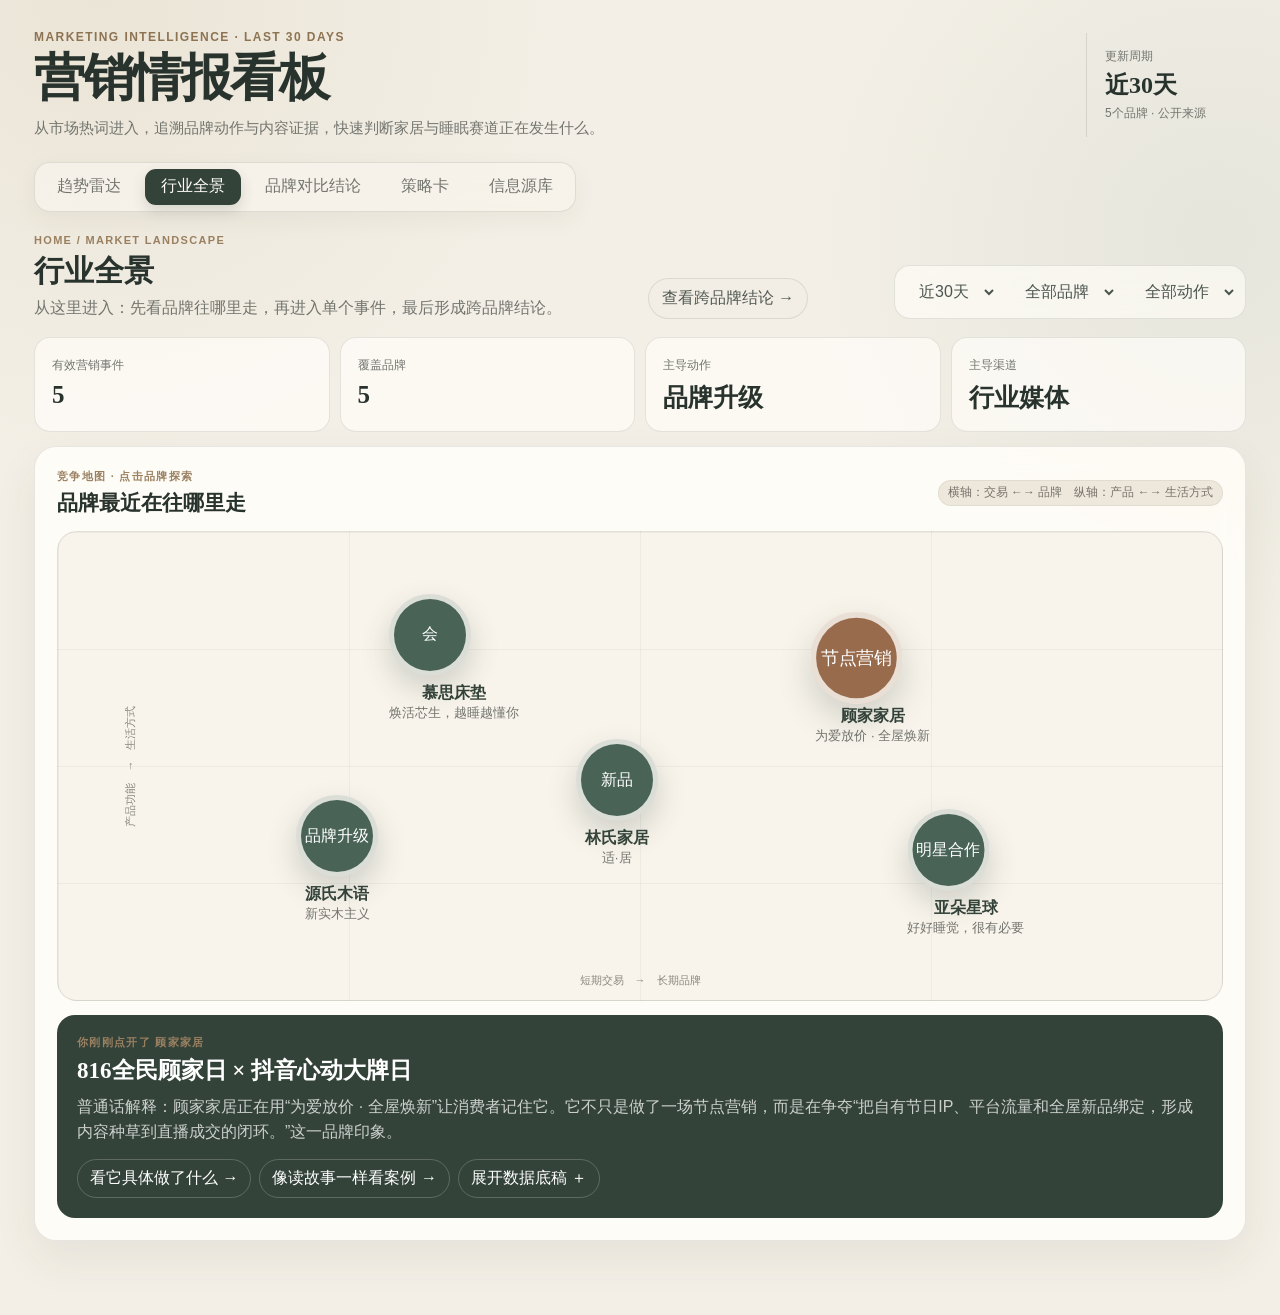
==== index.html @ 8f533b42 "feat: add GitHub Pages entry" ====
<!doctype html>
<html lang="zh-CN">
<head>
  <meta charset="utf-8">
  <meta name="viewport" content="width=device-width, initial-scale=1">
  <title>营销情报看板 V0.9</title>
  <link rel="icon" type="image/svg+xml" href="data:image/svg+xml,%3Csvg xmlns='http://www.w3.org/2000/svg' viewBox='0 0 64 64'%3E%3Crect width='64' height='64' rx='16' fill='%232c3a32'/%3E%3Cpath d='M17 42V23h8l7 10 7-10h8v19h-7V33l-8 11-8-11v9z' fill='%23f6f1e7'/%3E%3C/svg%3E">
  <style>
    :root {
      --bg: #f6f7f9;
      --panel: #ffffff;
      --panel-soft: #f1f5f4;
      --ink: #172033;
      --muted: #667085;
      --line: #d9dee8;
      --blue: #2563eb;
      --teal: #0f766e;
      --green: #15803d;
      --orange: #b45309;
      --rose: #be123c;
      --violet: #7c3aed;
      --shadow: 0 16px 36px rgba(17, 24, 39, 0.08);
      font-family: Inter, ui-sans-serif, system-ui, -apple-system, BlinkMacSystemFont, "Segoe UI", sans-serif;
    }

    * {
      box-sizing: border-box;
    }

    body {
      margin: 0;
      background: var(--bg);
      color: var(--ink);
    }

    button,
    input,
    select,
    textarea {
      font: inherit;
    }

    h1,
    h2,
    h3,
    p {
      margin: 0;
    }

    .shell {
      max-width: 1480px;
      margin: 0 auto;
      padding: 24px;
    }

    .topbar {
      display: grid;
      grid-template-columns: minmax(0, 1fr) auto;
      gap: 18px;
      align-items: end;
      margin-bottom: 16px;
    }

    .eyebrow {
      color: var(--teal);
      font-size: 13px;
      font-weight: 700;
      letter-spacing: 0;
    }

    h1 {
      margin-top: 6px;
      font-size: 40px;
      line-height: 1.1;
      letter-spacing: 0;
    }

    .subhead {
      max-width: 840px;
      margin-top: 10px;
      color: var(--muted);
      line-height: 1.55;
    }

    .toolbar {
      display: flex;
      flex-wrap: wrap;
      justify-content: flex-end;
      gap: 10px;
    }

    .button,
    .select {
      min-height: 40px;
      border: 1px solid var(--line);
      border-radius: 8px;
      background: var(--panel);
      color: var(--ink);
      padding: 0 12px;
    }

    .button {
      cursor: pointer;
    }

    .button.primary {
      border-color: var(--blue);
      background: var(--blue);
      color: #fff;
    }

    .nav {
      display: flex;
      gap: 8px;
      flex-wrap: wrap;
      margin: 16px 0 18px;
    }

    .nav button {
      border: 1px solid var(--line);
      border-radius: 8px;
      background: var(--panel);
      color: var(--muted);
      min-height: 38px;
      padding: 0 14px;
      cursor: pointer;
    }

    .nav button[aria-selected="true"] {
      color: #fff;
      background: var(--ink);
      border-color: var(--ink);
    }

    .grid-kpi {
      display: grid;
      grid-template-columns: repeat(4, minmax(0, 1fr));
      gap: 12px;
      margin-bottom: 16px;
    }

    .card {
      background: var(--panel);
      border: 1px solid var(--line);
      border-radius: 8px;
      box-shadow: var(--shadow);
    }

    .metric {
      min-height: 116px;
      padding: 16px;
    }

    .label {
      color: var(--muted);
      font-size: 13px;
    }

    .value {
      margin-top: 8px;
      font-size: 30px;
      font-weight: 760;
      letter-spacing: 0;
      font-variant-numeric: tabular-nums;
    }

    .note {
      margin-top: 8px;
      color: var(--muted);
      font-size: 13px;
      line-height: 1.45;
    }

    .page {
      display: none;
    }

    .page.active {
      display: block;
    }

    .dashboard-grid {
      display: grid;
      grid-template-columns: minmax(0, 1.15fr) minmax(360px, 0.85fr);
      gap: 16px;
      align-items: start;
    }

    .panel {
      padding: 18px;
    }

    .panel-header {
      display: flex;
      align-items: center;
      justify-content: space-between;
      gap: 14px;
      margin-bottom: 14px;
    }

    .panel-title {
      font-size: 18px;
      font-weight: 760;
    }

    .pill {
      display: inline-flex;
      align-items: center;
      min-height: 26px;
      border-radius: 999px;
      background: var(--panel-soft);
      color: var(--muted);
      padding: 0 9px;
      font-size: 12px;
      white-space: nowrap;
    }

    .keyword-cloud {
      min-height: 248px;
      display: flex;
      flex-wrap: wrap;
      align-content: center;
      align-items: center;
      justify-content: center;
      gap: 12px 16px;
      padding: 18px;
      border: 1px solid var(--line);
      border-radius: 8px;
      background: linear-gradient(180deg, #fff, #f8fafc);
    }

    .keyword {
      border: 0;
      background: transparent;
      color: var(--blue);
      cursor: pointer;
      padding: 3px;
      line-height: 1.1;
      letter-spacing: 0;
    }

    .keyword.hot {
      color: var(--rose);
    }

    .keyword.rising {
      color: var(--teal);
    }

    .trend-board {
      margin-top: 14px;
      display: grid;
      gap: 10px;
    }

    .trend-row {
      display: grid;
      grid-template-columns: 96px 72px 72px 72px minmax(120px, 1fr);
      gap: 10px;
      align-items: center;
      min-height: 42px;
      border-bottom: 1px solid var(--line);
      font-size: 13px;
    }

    .trend-row.header {
      color: var(--muted);
      font-weight: 650;
    }

    .delta {
      color: var(--green);
      font-weight: 760;
    }

    .sparkline {
      width: 100%;
      height: 34px;
      display: block;
    }

    .sparkline path {
      fill: none;
      stroke: var(--blue);
      stroke-width: 2.2;
      stroke-linecap: round;
      stroke-linejoin: round;
    }

    .sparkline circle {
      fill: var(--blue);
    }

    .list {
      display: grid;
      gap: 10px;
    }

    .headline,
    .event-card {
      border: 1px solid var(--line);
      border-radius: 8px;
      background: #fff;
      padding: 13px;
    }

    .headline-top,
    .event-top {
      display: flex;
      justify-content: space-between;
      gap: 12px;
      color: var(--muted);
      font-size: 12px;
      margin-bottom: 8px;
    }

    .headline h3,
    .event-card h3 {
      font-size: 15px;
      margin-bottom: 7px;
    }

    .headline p,
    .event-card p {
      color: var(--muted);
      line-height: 1.45;
      font-size: 13px;
    }

    .events-grid {
      display: grid;
      grid-template-columns: 0.92fr 1.08fr;
      gap: 14px;
    }

    .event-button {
      width: 100%;
      text-align: left;
      cursor: pointer;
    }

    .event-button[aria-pressed="true"] {
      border-color: rgba(37, 99, 235, 0.7);
      box-shadow: inset 0 0 0 1px rgba(37, 99, 235, 0.45);
    }

    .tags {
      display: flex;
      flex-wrap: wrap;
      gap: 6px;
      margin-top: 10px;
    }

    .tag {
      border-radius: 999px;
      background: #edf4ff;
      color: #1d4ed8;
      padding: 4px 8px;
      font-size: 12px;
    }

    .tag.teal {
      background: #e8f7f4;
      color: var(--teal);
    }

    .tag.orange {
      background: #fff4e6;
      color: var(--orange);
    }

    .detail {
      display: grid;
      gap: 12px;
    }

    .field {
      display: grid;
      grid-template-columns: 96px minmax(0, 1fr);
      gap: 10px;
      align-items: start;
      padding-bottom: 10px;
      border-bottom: 1px solid var(--line);
    }

    .field:last-child {
      border-bottom: 0;
      padding-bottom: 0;
    }

    .field-name {
      color: var(--muted);
      font-size: 13px;
    }

    .field-value {
      line-height: 1.5;
      font-size: 14px;
    }

    .matrix {
      width: 100%;
      border-collapse: collapse;
      font-size: 13px;
    }

    .matrix th,
    .matrix td {
      border-bottom: 1px solid var(--line);
      padding: 11px 10px;
      vertical-align: top;
      text-align: left;
      line-height: 1.45;
    }

    .matrix th {
      color: var(--muted);
      font-weight: 650;
      background: #f8fafc;
    }

    .pipeline {
      display: grid;
      grid-template-columns: repeat(3, minmax(0, 1fr));
      gap: 10px;
    }

    .step {
      border: 1px solid var(--line);
      border-radius: 8px;
      padding: 13px;
      background: #fff;
    }

    .step h3 {
      font-size: 15px;
      margin-bottom: 8px;
    }

    .step p {
      color: var(--muted);
      line-height: 1.45;
      font-size: 13px;
    }

    .source-grid {
      display: grid;
      grid-template-columns: repeat(3, minmax(0, 1fr));
      gap: 12px;
    }

    .source-card {
      border: 1px solid var(--line);
      border-radius: 8px;
      background: #fff;
      padding: 13px;
      display: grid;
      gap: 9px;
    }

    .source-card h3 {
      font-size: 15px;
    }

    .source-meta {
      color: var(--muted);
      line-height: 1.45;
      font-size: 13px;
    }

    .source-link {
      color: var(--blue);
      text-decoration: none;
      overflow-wrap: anywhere;
      font-size: 13px;
    }

    .source-link:hover {
      text-decoration: underline;
    }

    .priority {
      color: var(--teal);
      font-weight: 760;
      font-size: 13px;
    }

    .data-grid {
      display: grid;
      grid-template-columns: minmax(0, 1fr) 360px;
      gap: 16px;
      margin-top: 16px;
      align-items: stretch;
    }

    textarea {
      width: 100%;
      min-height: 260px;
      resize: vertical;
      border: 1px solid var(--line);
      border-radius: 8px;
      padding: 12px;
      background: #fff;
      color: var(--ink);
      line-height: 1.45;
      font-family: ui-monospace, SFMono-Regular, Menlo, Consolas, monospace;
      font-size: 13px;
    }

    code {
      background: var(--panel-soft);
      border-radius: 6px;
      padding: 2px 5px;
      font-family: ui-monospace, SFMono-Regular, Menlo, Consolas, monospace;
    }

    .status {
      min-height: 20px;
      color: var(--muted);
      margin-top: 8px;
      font-size: 13px;
    }

    .schema {
      display: grid;
      gap: 10px;
      color: var(--muted);
      line-height: 1.5;
      font-size: 13px;
    }

    @media (max-width: 1080px) {
      .topbar,
      .dashboard-grid,
      .data-grid,
      .events-grid {
        grid-template-columns: 1fr;
      }

      .grid-kpi,
      .pipeline,
      .source-grid {
        grid-template-columns: repeat(2, minmax(0, 1fr));
      }

      .toolbar {
        justify-content: flex-start;
      }
    }

    @media (max-width: 720px) {
      .shell {
        padding: 16px;
      }

      h1 {
        font-size: 30px;
      }

      .grid-kpi,
      .pipeline,
      .source-grid {
        grid-template-columns: 1fr;
      }

      .trend-row {
        grid-template-columns: 86px 60px 60px 62px;
      }

      .trend-row .sparkline {
        grid-column: 1 / -1;
      }

      .field {
        grid-template-columns: 1fr;
      }

      .matrix-wrap {
        overflow-x: auto;
      }

      .matrix {
        min-width: 760px;
      }
    }
    /* 2026-09 refresh: warm editorial dashboard */
    :root {
      --bg: #f3efe6;
      --panel: rgba(255, 253, 248, 0.9);
      --panel-soft: #eee8dc;
      --ink: #29332e;
      --muted: #73756f;
      --line: rgba(63, 72, 66, 0.13);
      --blue: #506d5c;
      --teal: #6d7f72;
      --green: #3f7254;
      --orange: #a36c3d;
      --rose: #9f5e54;
      --violet: #756e87;
      --shadow: 0 18px 45px rgba(65, 57, 44, 0.07);
      font-family: "Aptos", "Segoe UI", "PingFang SC", "Microsoft YaHei", sans-serif;
    }

    body {
      background:
        radial-gradient(circle at 8% 0%, rgba(199, 181, 146, 0.18), transparent 29rem),
        radial-gradient(circle at 95% 18%, rgba(124, 151, 133, 0.11), transparent 26rem),
        var(--bg);
      min-height: 100vh;
    }

    .shell { max-width: 1540px; padding: 30px 34px 56px; }
    .topbar { align-items: center; margin-bottom: 22px; }
    .eyebrow { color: #8d7352; text-transform: uppercase; letter-spacing: .12em; font-size: 12px; }
    h1 { font-family: "STSong", "Songti SC", serif; font-size: clamp(34px, 4vw, 54px); font-weight: 600; letter-spacing: -.04em; }
    .subhead { font-size: 15px; max-width: 760px; }
    .toolbar { background: rgba(255,253,248,.64); border: 1px solid var(--line); padding: 7px; border-radius: 16px; backdrop-filter: blur(14px); }
    .coverage-note { min-width: 160px; padding: 15px 18px; border-left: 1px solid var(--line); }
    .coverage-note span, .coverage-note small { display:block; color:var(--muted); font-size:12px; }
    .coverage-note strong { display:block; margin:4px 0; font-family:"STSong","Songti SC",serif; font-size:24px; }
    .page-intro { display:flex; align-items:flex-end; justify-content:space-between; gap:20px; margin-bottom:18px; }
    .page-intro h2 { font-family:"STSong","Songti SC",serif; font-size:30px; }
    .page-intro p { margin-top:6px; color:var(--muted); }
    .inline-toolbar { flex:0 0 auto; }
    .button, .select { border-radius: 10px; background: transparent; border-color: transparent; min-height: 38px; color: #4b554f; }
    .button:hover, .select:hover { background: #ebe5da; }
    .button.primary { background: #2f3d35; border-color: #2f3d35; box-shadow: 0 8px 18px rgba(47,61,53,.16); }

    .nav { position: sticky; top: 12px; z-index: 10; width: fit-content; padding: 6px; margin: 0 0 22px; background: rgba(247,243,235,.86); border: 1px solid var(--line); border-radius: 16px; backdrop-filter: blur(16px); box-shadow: 0 8px 24px rgba(65,57,44,.05); }
    .nav button { border: 0; background: transparent; border-radius: 11px; min-height: 36px; padding: 0 16px; }
    .nav button[aria-selected="true"] { background: #34433a; color: #fffdf8; box-shadow: 0 6px 14px rgba(52,67,58,.16); }

    .grid-kpi { gap: 14px; margin-bottom: 18px; }
    .card { border: 1px solid rgba(67,70,64,.12); border-radius: 22px; box-shadow: var(--shadow); backdrop-filter: blur(12px); }
    .metric { min-height: 132px; padding: 20px 22px; position: relative; overflow: hidden; }
    .metric::after { content: ""; position: absolute; width: 82px; height: 82px; border-radius: 50%; right: -28px; top: -34px; background: rgba(134,153,139,.1); }
    .label { font-size: 12px; letter-spacing: .08em; text-transform: uppercase; }
    .value { font-family: "STSong", "Songti SC", serif; font-size: 30px; font-weight: 650; letter-spacing: -.03em; }

    .dashboard-grid { grid-template-columns: minmax(0, 1.25fr) minmax(350px, .75fr); gap: 18px; }
    .panel { padding: 22px; }
    .panel-title { font-family: "STSong", "Songti SC", serif; font-size: 21px; font-weight: 650; }
    .pill { background: #eee8dc; color: #77736b; border: 1px solid rgba(80,77,69,.08); }
    .keyword-cloud { min-height: 260px; border-radius: 18px; background: radial-gradient(circle at 50% 42%, #fffdf8 0%, #f2ede3 74%); border-color: rgba(67,70,64,.1); padding: 28px; }
    .keyword { color: #566f60; transition: transform .18s ease, color .18s ease; }
    .keyword:hover { transform: translateY(-2px); color: #263b30; }
    .keyword.hot { color: #9c5e43; }
    .keyword.rising { color: #697b57; }
    .trend-board { border-radius: 16px; overflow: hidden; margin-top: 16px; border: 1px solid var(--line); }
    .trend-row { border-color: var(--line); padding: 12px 14px; }
    .trend-row.header { background: #ece6da; color: #77736b; }
    .sparkline path { stroke: #66806f; }
    .sparkline circle { fill: #9d694b; }
    .delta { color: #53725e; }
    .headline, .event-card { border-radius: 16px; border-color: var(--line); background: rgba(255,253,248,.7); }
    .headline { padding: 16px; transition: transform .18s ease, box-shadow .18s ease; }
    .headline:hover { transform: translateY(-2px); box-shadow: 0 12px 24px rgba(65,57,44,.07); }
    .headline-link { color: inherit; text-decoration: none; }
    .headline-link::after { content: "  ↗"; color: #9b7652; }
    .tag { border-radius: 999px; background: #ece7db; color: #6f665a; }
    .tag.teal { background: #e3ebe5; color: #4d6957; }
    .tag.orange { background: #f2e6d8; color: #8b603e; }
    .field { border-radius: 14px; border-color: var(--line); }
    .field-name { color: #8d7352; }
    .source-card, .step { border-radius: 16px; background: rgba(255,253,248,.64); border-color: var(--line); }
    textarea { border-radius: 16px; border-color: var(--line); background: #282f2b; color: #e9e6dd; }

    .social-strip { display: grid; grid-template-columns: repeat(4, minmax(0,1fr)); gap: 12px; margin: 0 0 18px; }
    .social-card { min-height: 116px; padding: 17px 18px; border: 1px solid var(--line); border-radius: 18px; background: rgba(255,253,248,.72); }
    .social-card .platform { display: flex; align-items: center; justify-content: space-between; gap: 10px; color: #79756d; font-size: 12px; }
    .platform-dot { width: 8px; height: 8px; border-radius: 50%; background: #718878; display: inline-block; margin-right: 7px; }
    .social-card h3 { font-size: 15px; line-height: 1.45; margin-top: 12px; }
    .social-card a { color: inherit; text-decoration: none; }
    .social-card a:hover { color: #7e5b3f; }
    .social-card p { margin-top: 8px; color: var(--muted); font-size: 12px; line-height: 1.45; }
    .source-kind { display: inline-flex; margin-top: 9px; padding: 4px 8px; border-radius: 999px; background: #ece7dc; color: #756e64; font-size: 11px; }
    .section-index { margin-bottom: 5px; color: #9a8060; font-size: 11px; font-weight: 700; letter-spacing: .12em; text-transform: uppercase; }
    .overview-panel { background: linear-gradient(140deg, rgba(255,253,248,.94), rgba(236,231,219,.9)); }
    .overview-panel .trend-board { margin-top: 4px; }
    .overview-panel .trend-row { grid-template-columns: minmax(180px,1.25fr) 90px 90px 90px minmax(180px,1fr); }
    .home-second { margin-top: 18px; grid-template-columns: minmax(0,.92fr) minmax(400px,1.08fr); }
    .keyword-explain { margin-top: 14px; min-height: 58px; padding: 13px 15px; border-left: 3px solid #9e7b58; background: rgba(238,232,220,.58); color: #696961; font-size: 13px; line-height: 1.55; border-radius: 0 12px 12px 0; }
    .evidence-tabs { display: flex; gap: 6px; margin: -2px 0 12px; }
    .evidence-tabs button { border: 0; border-radius: 999px; padding: 7px 12px; background: #eee8dc; color: #77736b; cursor: pointer; }
    .evidence-tabs button.active { background: #34433a; color: #fff; }
    .evidence-feed { max-height: 540px; overflow: auto; padding-right: 4px; }
    .headline-grid { display:grid; grid-template-columns:repeat(3,minmax(0,1fr)); gap:12px; }
    .headline-top .evidence-kind { color: #8d6c4d; }
    .event-rail { display: grid; grid-template-columns: repeat(5,minmax(220px,1fr)); gap: 12px; overflow-x: auto; padding-bottom: 4px; }
    .event-rail .event-card { min-width: 220px; }
    .event-thumb { height: 128px; margin: -1px -1px 13px; overflow:hidden; border-radius:15px 15px 8px 8px; background:#e8e0d3; }
    .event-thumb img { width:100%; height:100%; object-fit:cover; display:block; }
    .event-thumb.placeholder { display:grid; place-items:center; color:#756d62; font-family:"STSong","Songti SC",serif; font-size:20px; background:linear-gradient(135deg,#e7dfd2,#d9e1d9); }
    .insight-grid { display: grid; grid-template-columns: 1fr 1fr; gap: 18px; }
    .bar-list { display: grid; gap: 12px; margin-top: 18px; }
    .bar-item { display: grid; grid-template-columns: 108px 1fr 24px; align-items: center; gap: 10px; font-size: 13px; }
    .bar-track { height: 8px; background: #e9e2d6; border-radius: 999px; overflow: hidden; }
    .bar-fill { height: 100%; border-radius: inherit; background: linear-gradient(90deg,#465d50,#91a18f); }
    .brand-pulse { display: grid; grid-template-columns: repeat(3,1fr); gap: 10px; margin-top: 18px; }
    .pulse-cell { padding: 13px; border: 1px solid var(--line); border-radius: 14px; background: rgba(255,253,248,.72); }
    .pulse-cell strong { display: block; font-size: 15px; }
    .pulse-cell span { display: block; margin-top: 5px; color: var(--muted); font-size: 12px; }
    .case-hero { display:grid; grid-template-columns:minmax(260px,.72fr) minmax(0,1.28fr); min-height:310px; padding:0; overflow:hidden; border-radius:18px; background:#35443b; color:#fffdf8; }
    .case-visual { min-height:310px; background:#27352e; }
    .case-visual img { width:100%; height:100%; object-fit:cover; display:block; }
    .case-placeholder { height:100%; display:grid; place-items:center; color:#d9cbb7; font:28px "STSong","Songti SC",serif; }
    .case-copy { align-self:center; padding:30px; }
    .case-hero .case-kicker { color: #d8c8b2; font-size: 12px; letter-spacing: .1em; }
    .case-hero h3 { margin-top: 8px; font-family: "STSong","Songti SC",serif; font-size: 30px; }
    .case-hero p { max-width: 900px; margin-top: 10px; color: rgba(255,255,255,.76); line-height: 1.65; }
    .case-links { display:flex; gap:10px; flex-wrap:wrap; margin-top:20px; }
    .case-links a { color:#fffdf8; text-decoration:none; padding:9px 13px; border:1px solid rgba(255,255,255,.25); border-radius:999px; }
    .case-links a:hover { background:#fffdf8; color:#35443b; }
    .case-path { display: grid; grid-template-columns: repeat(4,1fr); gap: 10px; margin: 14px 0; }
    .path-step { padding: 14px; border: 1px solid var(--line); border-radius: 14px; background: rgba(255,253,248,.7); }
    .path-step span { color: #9a8060; font-size: 11px; }
    .path-step strong { display: block; margin-top: 6px; font-size: 13px; line-height: 1.45; }
    .brand-cards { display: grid; grid-template-columns: repeat(5,minmax(170px,1fr)); gap: 10px; overflow-x: auto; margin-bottom: 16px; }
    .brand-card { min-width: 170px; padding: 16px; border: 1px solid var(--line); border-radius: 16px; background: rgba(255,253,248,.7); }
    .brand-visual { display:block; height:108px; margin:-16px -16px 14px; overflow:hidden; border-radius:15px 15px 6px 6px; background:#e6dfd3; }
    .brand-visual img { width:100%; height:100%; object-fit:cover; display:block; transition:transform .25s ease; }
    .brand-visual:hover img { transform:scale(1.035); }
    .brand-visual.placeholder { display:grid; place-items:center; color:#746d63; font-family:"STSong","Songti SC",serif; }
    .brand-card h3 { font-size: 16px; }
    .brand-card .brand-count { margin-top: 9px; font-family: "STSong","Songti SC",serif; font-size: 27px; }
    .brand-card p { margin-top: 5px; color: var(--muted); font-size: 12px; line-height: 1.45; }
    .card-source, .inline-source { display:inline-block; margin-top:10px; color:#596f61; font-size:12px; font-weight:700; text-decoration:none; }
    .data-grid { display:none; }

    @media (max-width: 980px) {
      .shell { padding: 20px; }
      .topbar { grid-template-columns: 1fr; }
      .toolbar { justify-content: flex-start; }
      .social-strip { grid-template-columns: repeat(2, minmax(0,1fr)); }
      .insight-grid { grid-template-columns: 1fr; }
      .case-path { grid-template-columns: repeat(2,1fr); }
      .headline-grid { grid-template-columns:repeat(2,minmax(0,1fr)); }
      .case-hero { grid-template-columns:1fr; }
      .case-visual { min-height:230px; max-height:320px; }
      .page-intro { align-items:flex-start; flex-direction:column; }
      .overview-panel .trend-row { grid-template-columns: 120px 65px 65px 70px minmax(130px,1fr); }
    }
    @media (max-width: 620px) {
      .shell { padding: 16px 12px 40px; }
      .nav { width: 100%; overflow-x: auto; flex-wrap: nowrap; }
      .nav button { flex: 0 0 auto; }
      .social-strip { grid-template-columns: 1fr; }
      .case-path { grid-template-columns: 1fr; }
      .brand-pulse { grid-template-columns: repeat(2,1fr); }
      .headline-grid { grid-template-columns:1fr; }
      .metric { min-height: 112px; }
    }

    /* V0.5: insight-first reading system */
    .grid-kpi { display:none; }
    .home-hero-grid { display:grid; grid-template-columns:minmax(0,1.45fr) minmax(280px,.55fr); gap:14px; }
    .keyword-cloud { min-height:390px; align-content:center; gap:10px; }
    .keyword { display:inline-flex; align-items:center; gap:6px; padding:9px 13px; border:1px solid transparent; border-radius:999px; background:rgba(255,253,248,.55); }
    .keyword:hover,.keyword.active { border-color:#87978b; background:#fffdf8; box-shadow:0 8px 22px rgba(55,66,58,.09); }
    .keyword sup { font:700 10px/1 "Aptos",sans-serif; color:#9b6b4a; }
    .keyword-insight { min-height:390px; padding:28px; border-radius:18px; color:#f9f5ec; background:linear-gradient(155deg,#34443a,#52675a); display:flex; flex-direction:column; justify-content:space-between; }
    .keyword-insight .eyeline { color:#d9cab4; font-size:11px; letter-spacing:.12em; }
    .keyword-insight h3 { margin-top:14px; font:600 30px/1.2 "STSong","Songti SC",serif; }
    .keyword-insight .big-change { margin-top:8px; font:600 52px/1 "STSong","Songti SC",serif; }
    .keyword-insight p { margin-top:14px; color:rgba(255,255,255,.75); line-height:1.65; font-size:13px; }
    .keyword-insight .mini-meta { display:grid; grid-template-columns:1fr 1fr; gap:8px; margin-top:22px; }
    .keyword-insight .mini-meta div { padding:12px; border:1px solid rgba(255,255,255,.14); border-radius:12px; }
    .keyword-insight small { display:block; color:#d7cdbf; }
    .keyword-insight strong { display:block; margin-top:5px; }
    .trend-stage { display:grid; grid-template-columns:minmax(0,1.25fr) minmax(320px,.75fr); gap:16px; }
    .trend-chart { min-height:330px; padding:18px; border:1px solid var(--line); border-radius:18px; background:#f8f4eb; }
    .trend-chart svg { width:100%; height:280px; overflow:visible; }
    .trend-chart .gridline { stroke:rgba(64,74,67,.1); stroke-width:1; }
    .trend-chart .area { fill:url(#trendFill); }
    .trend-chart .line { fill:none; stroke:#496859; stroke-width:3; stroke-linecap:round; stroke-linejoin:round; }
    .trend-chart text { fill:#7c7a72; font-size:11px; }
    .trend-rank { display:grid; gap:8px; }
    .rank-item { display:grid; grid-template-columns:28px 1fr auto; gap:10px; align-items:center; padding:13px 14px; border:1px solid var(--line); border-radius:14px; background:rgba(255,253,248,.72); }
    .rank-no { color:#9a8060; font:600 18px "STSong","Songti SC",serif; }
    .rank-item span,.rank-item small { display:block; }
    .rank-item small { margin-top:3px; color:var(--muted); }
    .rank-delta { color:#4e715b; font-weight:700; }
    .intelligence-stats { display:grid; grid-template-columns:repeat(4,1fr); gap:10px; margin-bottom:14px; }
    .intel-stat { padding:17px; border:1px solid var(--line); border-radius:16px; background:rgba(255,253,248,.72); }
    .intel-stat span { color:var(--muted); font-size:12px; }
    .intel-stat strong { display:block; margin-top:7px; font:600 25px "STSong","Songti SC",serif; }
    .channel-mix { margin-top:18px; display:flex; height:18px; overflow:hidden; border-radius:999px; background:#e9e3d8; }
    .channel-mix i { min-width:5px; height:100%; border-right:2px solid #f8f4eb; }
    .channel-legend { display:flex; flex-wrap:wrap; gap:8px 14px; margin-top:12px; color:var(--muted); font-size:12px; }
    .case-story { display:grid; grid-template-columns:180px minmax(0,1fr); gap:24px; padding:28px 8px; border-bottom:1px solid var(--line); }
    .story-label { color:#9a8060; font-size:11px; letter-spacing:.12em; }
    .story-body h3 { font:600 24px "STSong","Songti SC",serif; }
    .story-body p { margin-top:10px; color:#62665f; line-height:1.75; }
    .story-actions { display:grid; grid-template-columns:repeat(4,1fr); gap:9px; margin-top:16px; }
    .story-action { padding:14px; border:1px solid var(--line); border-radius:14px; background:#f6f1e8; }
    .story-action b { display:block; color:#9a8060; font-size:11px; }
    .story-action span { display:block; margin-top:6px; font-size:13px; line-height:1.4; }
    .story-disclosure { border-bottom:1px solid var(--line); }
    .story-disclosure summary { cursor:pointer; list-style:none; display:flex; justify-content:space-between; padding:18px 8px; font-weight:700; }
    .story-disclosure summary::after { content:"＋"; color:#8e765b; }
    .story-disclosure[open] summary::after { content:"－"; }
    .story-disclosure .disclosure-body { padding:0 8px 20px; color:#62665f; line-height:1.7; }
    .compare-lenses { display:flex; flex-wrap:wrap; gap:7px; margin-bottom:14px; }
    .lens-button { cursor:pointer; border:1px solid var(--line); border-radius:999px; padding:8px 13px; background:#f3eee5; color:#696b65; }
    .lens-button.active { background:#34433a; color:#fff; }
    .brand-card { cursor:pointer; position:relative; transition:.2s ease; }
    .brand-card:hover,.brand-card.active { transform:translateY(-3px); border-color:#788b7e; box-shadow:0 14px 30px rgba(53,64,56,.1); }
    .brand-card.active::after { content:"正在查看"; position:absolute; top:10px; right:10px; padding:4px 7px; border-radius:999px; background:#34433a; color:#fff; font-size:10px; }
    .compare-focus { min-height:210px; padding:24px; border-radius:18px; background:#34433a; color:#fffdf8; }
    .compare-focus-head { display:flex; justify-content:space-between; gap:18px; align-items:start; }
    .compare-focus h3 { font:600 27px "STSong","Songti SC",serif; }
    .compare-focus p { margin-top:9px; color:rgba(255,255,255,.74); line-height:1.65; }
    .compare-focus-grid { display:grid; grid-template-columns:repeat(3,1fr); gap:9px; margin-top:18px; }
    .compare-focus-grid div { padding:13px; border:1px solid rgba(255,255,255,.14); border-radius:13px; }
    .compare-focus-grid small { color:#d8c9b6; }
    .compare-focus-grid strong { display:block; margin-top:6px; font-size:13px; line-height:1.5; }
    .matrix-disclosure { margin-top:14px; }
    .matrix-disclosure summary { cursor:pointer; color:#677069; font-size:13px; padding:10px 0; }
    @media(max-width:980px){.home-hero-grid,.trend-stage{grid-template-columns:1fr}.intelligence-stats{grid-template-columns:repeat(2,1fr)}.case-story{grid-template-columns:1fr}.story-actions,.compare-focus-grid{grid-template-columns:repeat(2,1fr)}}
    @media(max-width:620px){.intelligence-stats,.story-actions,.compare-focus-grid{grid-template-columns:1fr}.keyword-insight{min-height:300px}.trend-chart{min-height:280px}}

    /* V0.6: guided exploration, progressive disclosure */
    .journey-shell{overflow:hidden;padding:0}.journey-head{padding:22px 24px 18px;border-bottom:1px solid var(--line)}
    .journey-progress{display:flex;align-items:center;gap:8px;margin-top:14px}.journey-progress i{height:4px;flex:1;border-radius:9px;background:#e5dfd3}.journey-progress i.done{background:#486558}
    .journey-stage{min-height:480px;padding:26px}.journey-question{max-width:760px;margin:8px auto 24px;text-align:center}.journey-question h3{font:600 31px/1.25 "STSong","Songti SC",serif}.journey-question p{margin-top:8px;color:var(--muted);line-height:1.6}
    .choice-grid{display:grid;grid-template-columns:repeat(3,1fr);gap:12px;max-width:980px;margin:auto}.choice-card{cursor:pointer;text-align:left;padding:20px;border:1px solid var(--line);border-radius:18px;background:#f8f4eb;transition:.2s}.choice-card:hover,.choice-card.active{transform:translateY(-3px);border-color:#72877a;background:#fffdf8;box-shadow:0 15px 34px rgba(55,66,58,.09)}.choice-card .choice-icon{display:grid;place-items:center;width:42px;height:42px;border-radius:13px;background:#34433a;color:white;font:600 18px "STSong",serif}.choice-card h4{margin:14px 0 6px;font-size:17px}.choice-card p{color:var(--muted);line-height:1.5;font-size:13px}
    .guided-result{display:grid;grid-template-columns:260px minmax(0,1fr);gap:20px}.guided-brands{display:grid;align-content:start;gap:8px}.guided-brand{cursor:pointer;display:grid;grid-template-columns:44px 1fr auto;gap:10px;align-items:center;padding:10px;border:1px solid var(--line);border-radius:14px;background:#f8f4eb;text-align:left}.guided-brand.active{background:#34433a;color:#fff}.guided-brand img,.guided-brand .avatar{width:44px;height:44px;object-fit:cover;border-radius:10px}.guided-brand .avatar{display:grid;place-items:center;background:#e4ddcf;color:#655e55}.guided-brand small{display:block;margin-top:3px;color:var(--muted)}.guided-brand.active small{color:#d6d8d2}.guided-brand em{font-style:normal}
    .reveal-card{position:relative;min-height:340px;padding:30px;border-radius:20px;background:linear-gradient(145deg,#34433a,#506659);color:#fffdf8;overflow:hidden}.reveal-card:after{content:"";position:absolute;width:250px;height:250px;border-radius:50%;right:-90px;bottom:-110px;background:rgba(255,255,255,.06)}.reveal-card .step-count{color:#d8c8b2;font-size:11px;letter-spacing:.12em}.reveal-card h3{max-width:760px;margin-top:13px;font:600 30px/1.25 "STSong",serif}.reveal-card .answer{max-width:780px;margin-top:14px;color:rgba(255,255,255,.8);font-size:17px;line-height:1.75}.reveal-evidence{display:flex;flex-wrap:wrap;gap:8px;margin-top:22px}.reveal-evidence span{padding:8px 11px;border:1px solid rgba(255,255,255,.16);border-radius:999px;font-size:12px}.journey-actions{display:flex;justify-content:space-between;align-items:center;margin-top:20px}.journey-button{cursor:pointer;border:1px solid var(--line);border-radius:999px;padding:10px 16px;background:#f3eee5;color:#555f58}.journey-button.primary{border-color:#34433a;background:#34433a;color:#fff}.journey-button:disabled{opacity:.35;cursor:default}
    .competitive-map{position:relative;min-height:470px;border:1px solid var(--line);border-radius:20px;background:linear-gradient(rgba(69,79,71,.06) 1px,transparent 1px),linear-gradient(90deg,rgba(69,79,71,.06) 1px,transparent 1px),#f8f4eb;background-size:25% 25%;overflow:hidden}.map-axis-x,.map-axis-y{position:absolute;color:#88877f;font-size:11px}.map-axis-x{bottom:12px;left:50%;transform:translateX(-50%)}.map-axis-y{left:12px;top:50%;transform:translateY(-50%) rotate(-90deg)}.map-node{position:absolute;transform:translate(-50%,-50%);cursor:pointer;border:0;background:transparent;text-align:center}.map-node .node-orb{display:grid;place-items:center;width:82px;height:82px;border-radius:50%;border:5px solid rgba(255,253,248,.8);background:#496457;color:white;box-shadow:0 13px 30px rgba(47,61,53,.2);transition:.2s}.map-node:hover .node-orb,.map-node.active .node-orb{transform:scale(1.12);background:#986b4d}.map-node b{display:block;margin-top:7px;color:#34433a}.map-node small{display:block;color:var(--muted)}
    .map-drawer{margin-top:14px;padding:20px;border-radius:18px;background:#34433a;color:white}.map-drawer h3{font:600 23px "STSong",serif}.map-drawer p{margin-top:8px;color:rgba(255,255,255,.75);line-height:1.6}.map-drawer .drawer-actions{display:flex;gap:8px;flex-wrap:wrap;margin-top:14px}.map-drawer button{cursor:pointer;border:1px solid rgba(255,255,255,.2);border-radius:999px;padding:8px 12px;background:transparent;color:white}
    .story-player{display:grid;grid-template-columns:210px minmax(0,1fr);gap:22px}.story-nav{display:grid;align-content:start;gap:7px;position:sticky;top:82px}.story-nav button{cursor:pointer;text-align:left;padding:13px;border:0;border-left:2px solid #d8d0c3;background:transparent;color:#787970}.story-nav button.active{border-left-color:#496457;color:#2f3d35;background:#eee8dc}.story-scene{min-height:390px;padding:32px;border:1px solid var(--line);border-radius:20px;background:#f8f4eb}.story-scene .scene-no{color:#9a8060;font-size:11px;letter-spacing:.13em}.story-scene h3{max-width:760px;margin-top:14px;font:600 31px/1.25 "STSong",serif}.story-scene p{max-width:820px;margin-top:15px;color:#5f645e;font-size:16px;line-height:1.8}.scene-chips{display:flex;gap:8px;flex-wrap:wrap;margin-top:20px}.scene-chips span{padding:9px 12px;border-radius:999px;background:#e8e1d5;color:#64665f;font-size:13px}.scene-footer{display:flex;justify-content:space-between;align-items:center;margin-top:28px;padding-top:18px;border-top:1px solid var(--line)}
    #compareMatrix,.matrix-disclosure,.brand-cards,.compare-lenses,.compare-focus{display:none!important}
    .nav [data-page="case"]{display:none}
    #page-compare .brief-demo{display:none}
    .strategy-page-demo{margin-top:0}.strategy-page-demo .strategy-summary strong{font-size:14px}.strategy-page-demo .brief-measure{font-size:14px}
    .deep-research{margin-top:16px;padding:22px;border:1px solid var(--line);border-radius:18px;background:#f8f4eb}.deep-research-head{display:flex;justify-content:space-between;align-items:center;gap:12px}.deep-research-head h3{font:600 22px "STSong",serif}.research-grid{display:grid;grid-template-columns:repeat(4,1fr);gap:9px;margin-top:15px}.research-card{cursor:pointer;text-align:left;min-height:112px;padding:16px;border:1px solid var(--line);border-radius:14px;background:#fffdf8;color:#354139;transition:.18s}.research-card:hover{transform:translateY(-2px);border-color:#718579;box-shadow:0 10px 24px rgba(55,66,58,.08)}.research-card span{display:block;color:#9a8060;font-size:11px;margin-bottom:18px}.research-card strong{font-size:14px;line-height:1.45}.research-card::after{content:"打开研究 →";display:block;margin-top:10px;color:#718076;font-size:11px}.evidence-level{display:inline-flex;padding:5px 8px;border-radius:999px;background:#e5ece7;color:#496457;font-size:11px}.hierarchy-actions{display:flex;gap:8px;flex-wrap:wrap}.hierarchy-actions button{cursor:pointer;border:1px solid var(--line);border-radius:999px;background:#f3eee5;padding:9px 13px;color:#4f5952}
    .research-modal{position:fixed;inset:0;z-index:100;display:none;align-items:center;justify-content:center;padding:28px;background:rgba(35,42,37,.48);backdrop-filter:blur(8px)}.research-modal.open{display:flex}.research-dialog{width:min(920px,96vw);max-height:86vh;overflow:auto;border-radius:24px;background:#fffdf8;box-shadow:0 30px 90px rgba(24,31,27,.3)}.research-dialog-head{position:sticky;top:0;display:flex;justify-content:space-between;gap:20px;align-items:start;padding:24px 28px 18px;border-bottom:1px solid var(--line);background:rgba(255,253,248,.96);z-index:2}.research-dialog-head h3{margin-top:5px;font:600 28px "STSong",serif}.modal-close{cursor:pointer;width:38px;height:38px;border:1px solid var(--line);border-radius:50%;background:#f1ece3;font-size:20px}.research-dialog-body{padding:26px 28px 30px}.research-points{display:grid;gap:12px;counter-reset:point}.research-point{position:relative;padding:17px 18px 17px 58px;border-radius:15px;background:#f5f0e7;color:#515851;line-height:1.75}.research-point::before{counter-increment:point;content:counter(point);position:absolute;left:17px;top:16px;display:grid;place-items:center;width:25px;height:25px;border-radius:50%;background:#34433a;color:white;font-size:12px}.research-point mark{padding:1px 4px;border-radius:5px;background:#dfebdf;color:#294333;font-weight:700}.modal-evidence{margin-top:20px;padding-top:16px;border-top:1px solid var(--line);color:var(--muted);font-size:12px;line-height:1.6}
    .brief-demo{margin-top:16px;border:1px solid var(--line);border-radius:20px;overflow:hidden;background:#fffdf8}.brief-cover{display:grid;grid-template-columns:minmax(0,1fr) 330px;min-height:260px;background:#26372f;color:#fff}.brief-cover-copy{padding:30px}.brief-cover-copy h3{max-width:700px;margin-top:10px;font:600 31px/1.25 "STSong",serif}.brief-cover-copy p{margin-top:13px;color:rgba(255,255,255,.72);line-height:1.7}.brief-cover img{width:100%;height:100%;object-fit:cover}.brief-core{display:grid;grid-template-columns:repeat(4,1fr);gap:1px;background:var(--line);border-bottom:1px solid var(--line)}.brief-core div{padding:17px;background:#fffdf8}.brief-core small{display:block;color:#9a8060}.brief-core strong{display:block;margin-top:7px;line-height:1.5;font-size:13px}.proof-gallery{display:grid;grid-template-columns:repeat(3,1fr);gap:10px;padding:20px}.proof-shot{position:relative;height:180px;overflow:hidden;border-radius:15px;background:#e7e0d4}.proof-shot img{width:100%;height:100%;object-fit:cover}.proof-shot span{position:absolute;left:10px;bottom:10px;padding:6px 9px;border-radius:999px;background:rgba(35,48,41,.84);color:#fff;font-size:11px}.strategy-bridge{display:grid;grid-template-columns:1fr 40px 1fr 40px 1fr;align-items:stretch;gap:8px;padding:0 20px 20px}.bridge-card{padding:18px;border-radius:16px;background:#f2ede3}.bridge-card small{color:#9a8060}.bridge-card h4{margin:8px 0;font-size:16px}.bridge-card p{color:#626860;line-height:1.55;font-size:13px}.bridge-arrow{display:grid;place-items:center;color:#8c795f;font-size:24px}.creative-routes{display:grid;grid-template-columns:repeat(3,1fr);gap:10px;padding:20px;border-top:1px solid var(--line)}.creative-card{padding:18px;border-radius:16px;background:#34433a;color:white}.creative-card small{color:#d8c8b2}.creative-card h4{margin:9px 0;font:600 20px "STSong",serif}.creative-card p{color:rgba(255,255,255,.72);font-size:13px;line-height:1.6}.creative-card button{cursor:pointer;margin-top:14px;border:1px solid rgba(255,255,255,.2);border-radius:999px;padding:7px 10px;background:transparent;color:white}.brief-measure{padding:18px 20px;border-top:1px solid var(--line);color:#5e655f;line-height:1.6;font-size:13px}
    #page-intelligence .supporting-data{display:none}#page-intelligence.show-supporting .supporting-data{display:grid}.event-workbench.supporting-data{display:none!important}#page-intelligence.show-supporting .event-workbench.supporting-data{display:block!important}
    @media(max-width:800px){.choice-grid{grid-template-columns:1fr}.guided-result,.story-player{grid-template-columns:1fr}.guided-brands{grid-template-columns:repeat(2,1fr)}.story-nav{position:static;grid-template-columns:repeat(2,1fr)}.competitive-map{min-height:430px}.map-node .node-orb{width:66px;height:66px}.journey-stage{padding:18px}.research-grid{grid-template-columns:repeat(2,1fr)}.research-modal{padding:10px}.research-dialog-body,.research-dialog-head{padding:20px}.brief-cover{grid-template-columns:1fr}.brief-cover img{height:230px}.brief-core,.creative-routes{grid-template-columns:repeat(2,1fr)}.strategy-bridge{grid-template-columns:1fr}.bridge-arrow{transform:rotate(90deg)}}
  </style>
</head>
<body>
  <main class="shell">
    <section class="topbar" aria-labelledby="page-title">
      <div>
        <div class="eyebrow">MARKETING INTELLIGENCE · LAST 30 DAYS</div>
        <h1 id="page-title">营销情报看板</h1>
        <p class="subhead">从市场热词进入，追溯品牌动作与内容证据，快速判断家居与睡眠赛道正在发生什么。</p>
      </div>
      <div class="coverage-note">
        <span>更新周期</span>
        <strong>近30天</strong>
        <small>5个品牌 · 公开来源</small>
      </div>
    </section>

    <nav class="nav" aria-label="页面导航">
      <button type="button" aria-selected="false" data-page="home">趋势雷达</button>
      <button type="button" aria-selected="true" data-page="intelligence">行业全景</button>
      <button type="button" aria-selected="false" data-page="case">案例详情页</button>
      <button type="button" aria-selected="false" data-page="compare">品牌对比结论</button>
      <button type="button" aria-selected="false" data-page="strategy">策略卡</button>
      <button type="button" aria-selected="false" data-page="sources">信息源库</button>
    </nav>

    <section class="grid-kpi" aria-label="核心指标">
      <article class="card metric">
        <div class="label">TOP 关键词</div>
        <div class="value" id="kpiKeyword">-</div>
        <div class="note" id="kpiKeywordNote">来自 last30days 关键词趋势</div>
      </article>
      <article class="card metric">
        <div class="label">最高涨幅</div>
        <div class="value" id="kpiGrowth">-</div>
        <div class="note" id="kpiGrowthNote">环比上周期提及量</div>
      </article>
      <article class="card metric">
        <div class="label">竞品营销事件</div>
        <div class="value" id="kpiEvents">0</div>
        <div class="note">来自 competitor-profiling 的 Marketing Event 字段</div>
      </article>
      <article class="card metric">
        <div class="label">覆盖品牌</div>
        <div class="value" id="kpiBrands">0</div>
        <div class="note" id="kpiBrandsNote">固定竞品名单持续追踪</div>
      </article>
    </section>

    <section class="page" id="page-home">
      <article class="card panel">
        <div class="panel-header">
          <div><div class="section-index">01 / 主题分布</div><h2 class="panel-title">关键词云</h2></div>
          <span class="pill">词越大，样本提及越多</span>
        </div>
        <div class="home-hero-grid"><div class="keyword-cloud" id="keywordCloud" aria-label="关键词云"></div><aside class="keyword-insight" id="keywordExplain">选择一个关键词，查看本周期变化和主要来源。</aside></div>
      </article>

      <article class="card panel overview-panel" style="margin-top:18px">
        <div class="panel-header">
          <div><div class="section-index">02 / 趋势排行</div><h2 class="panel-title">近30天关键词趋势</h2></div>
          <span class="pill">搜索量样本 · 上周期对比 · 周趋势</span>
        </div>
        <div class="trend-stage"><div class="trend-chart" id="trendChart"></div><div class="trend-rank" id="trendBoard"></div></div>
      </article>

      <article class="card panel" style="margin-top:18px">
        <div class="panel-header">
          <div><div class="section-index">03 / 行业资讯</div><h2 class="panel-title">近30天行业头条</h2></div>
          <span class="pill">行业变化 · 品牌动态 · 新品趋势</span>
        </div>
        <div class="headline-grid" id="headlineList"></div>
      </article>

      <div id="homeEventList" hidden></div>
      <div id="socialStrip" hidden></div>
    </section>

    <section class="page active" id="page-intelligence">
      <div class="page-intro">
        <div><div class="section-index">HOME / MARKET LANDSCAPE</div><h2>行业全景</h2><p>从这里进入：先看品牌往哪里走，再进入单个事件，最后形成跨品牌结论。</p></div>
        <div class="hierarchy-actions"><button type="button" id="openCompareConclusion">查看跨品牌结论 →</button></div>
        <div class="toolbar inline-toolbar" aria-label="竞品事件筛选">
          <select class="select" id="rangeFilter" aria-label="时间范围"><option value="30">近30天</option></select>
          <select class="select" id="brandFilter" aria-label="品牌筛选"><option value="all">全部品牌</option></select>
          <select class="select" id="typeFilter" aria-label="动作类型筛选"><option value="all">全部动作</option></select>
        </div>
      </div>
      <div class="intelligence-stats" id="intelligenceStats"></div>
      <article class="card panel" style="margin-bottom:18px"><div class="panel-header"><div><div class="section-index">竞争地图 · 点击品牌探索</div><h2 class="panel-title">品牌最近在往哪里走</h2></div><span class="pill">横轴：交易 ←→ 品牌　纵轴：产品 ←→ 生活方式</span></div><div class="competitive-map" id="competitiveMap"></div><div class="map-drawer" id="mapDrawer"></div></article>
      <div class="insight-grid supporting-data">
        <article class="card panel"><div class="section-index">动作结构</div><h2 class="panel-title">竞品在做什么</h2><div id="actionMix" class="bar-list"></div></article>
        <article class="card panel"><div class="section-index">品牌节奏</div><h2 class="panel-title">谁更活跃</h2><div id="brandPulse" class="brand-pulse"></div></article>
      </div>
      <article class="card panel event-workbench supporting-data" style="margin-top:18px">
        <div class="panel-header">
          <div><div class="section-index">事件工作台</div><h2 class="panel-title">营销事件与策略拆解</h2></div>
          <span class="pill" id="eventCountLabel">0 条有效事件</span>
        </div>
        <div class="events-grid">
          <div class="list" id="eventList"></div>
          <div class="detail" id="eventDetail" aria-live="polite"></div>
        </div>
      </article>
    </section>

    <section class="page" id="page-case">
      <div class="page-intro"><div><div class="section-index">行业全景 / 品牌 / 案例</div><h2>案例故事</h2><p>沿着一个具体事件，理解品牌如何把产品策略变成消费者能记住的故事。</p></div><div class="hierarchy-actions"><button type="button" id="backToLandscape">← 返回行业全景</button><button type="button" id="caseToCompare">查看最终对比 →</button></div></div>
      <article class="card panel">
        <div class="panel-header">
          <h2 class="panel-title">案例详情</h2>
          <span class="pill">Marketing Event 标准字段</span>
        </div>
        <div class="case-hero" id="caseHero"></div>
        <div class="case-path" id="casePath" hidden></div>
        <div class="story-player"><nav class="story-nav" id="storyNav"></nav><div class="story-scene" id="caseDetail"></div></div>
      </article>
    </section>

    <section class="page" id="page-compare">
      <div class="page-intro"><div><div class="section-index">行业全景 / 最终结论</div><h2>品牌对比结论</h2><p>带着一个问题逐家阅读；产品、技术、价格和研发信号在品牌答案后继续展开。</p></div><div class="hierarchy-actions"><button type="button" id="compareBackLandscape">← 返回行业全景</button></div></div>
      <article class="card journey-shell">
        <div class="journey-head"><div class="panel-header"><h2 class="panel-title">品牌探索向导</h2><span class="pill">一次只回答一个问题</span></div><div class="journey-progress" id="compareProgress"><i></i><i></i><i></i></div></div>
        <div class="journey-stage" id="compareJourney"></div>
        <div class="compare-lenses" id="compareLenses"></div>
        <div class="brand-cards" id="brandCards"></div>
        <div class="compare-focus" id="compareFocus"></div>
        <details class="matrix-disclosure"><summary>需要完整工作表？展开全部比较矩阵</summary><div class="matrix-wrap"><table class="matrix" id="compareMatrix"></table></div></details>
      </article>
    </section>

    <section class="page" id="page-strategy">
      <div class="page-intro"><div><div class="section-index">INSIGHT / ACTION</div><h2>策略卡</h2><p>把趋势与竞品研究收束成可以指导创意、内容和物料的一张行动地图。</p></div><span class="pill">推导层 · 非竞品已执行事实</span></div>
      <section class="brief-demo strategy-page-demo">
        <div class="brief-cover"><div class="brief-cover-copy"><div class="section-index">DEMO · RESEARCH TO CREATIVE BRIEF</div><h3>把“优中选优”从一句卖点，变成消费者可以亲手验证的品质档案</h3><p>基于源氏木语黑标样本的策略推导：先看机会与空位，再决定创意与物料。</p></div><img src="https://www.cqn.com.cn/jiajujiancai/img/2026-09/08/9171745_a9b7a842-8f84-4ee8-836b-007845a0e730.jpg" alt="源氏木语黑标空间与产品"></div>
        <div class="brief-core strategy-summary"><div><small>01 机会</small><strong>改善型家庭愿意为真实品质付费，但缺少易懂的判断标准</strong></div><div><small>02 人群</small><strong>重视材质、健康与长期使用的一二线城市改善型家庭</strong></div><div><small>03 竞争现状</small><strong>品牌都在讲好木头、好工艺，信息同质化且价值隐形</strong></div><div><small>04 空白位置</small><strong>把材料和工艺变成可看、可摸、可对比的透明标准</strong></div></div>
        <div class="proof-gallery"><div class="proof-shot"><img src="https://www.cqn.com.cn/jiajujiancai/img/2026-08/11/9168227_98991603-6f6a-40b0-b45e-3f88635e5cb3.png" alt="黑标生活提案发布会"><span>市场信号 · 发布会</span></div><div class="proof-shot"><img src="https://www.cqn.com.cn/jiajujiancai/img/2026-08/11/9168227_df7d8b92-c51e-41bf-a032-889fdc530ebf.png" alt="黑标木材与工艺展示"><span>产品证据 · 材料工艺</span></div><div class="proof-shot"><img src="https://www.cqn.com.cn/jiajujiancai/img/2026-08/11/9168227_d5f4cdf8-1436-408a-9aab-e343b4149e99.png" alt="黑标旗舰店体验空间"><span>转化场景 · 门店体验</span></div></div>
        <div class="strategy-bridge"><div class="bridge-card"><small>01 消费者矛盾</small><h4>高端实木的溢价看不见</h4><p>木材等级、拼板、打磨和内部用料都藏在成品背后。</p></div><div class="bridge-arrow">→</div><div class="bridge-card"><small>02 策略判断</small><h4>争夺“品质解释权”</h4><p>不再只声称材料更好，而是建立消费者可参与的验证方式。</p></div><div class="bridge-arrow">→</div><div class="bridge-card"><small>03 核心命题</small><h4>让每件家具拥有品质档案</h4><p>用编号、剖面、触感与扫码记录，把抽象高端变成真实体验。</p></div></div>
        <div class="creative-routes"><article class="creative-card"><small>创意方向 · KV / 平面</small><h4>《五块木头，只留这一块》</h4><p>用强对比画面解释“4–5选1”，建立木纹编号和产品身份证。</p><button type="button" data-strategy-creative="kv">查看物料形式 →</button></article><article class="creative-card"><small>创意方向 · FILM / 内容</small><h4>《一件家具的十二次触摸》</h4><p>以12道打磨为叙事结构，让手部、木屑、声音和触感成为证据。</p><button type="button" data-strategy-creative="film">查看物料形式 →</button></article><article class="creative-card"><small>创意方向 · STORE / 体验</small><h4>“透明品质实验室”</h4><p>把原材筛选、结构剖面、触感盲测和单品档案放进门店。</p><button type="button" data-strategy-creative="store">查看物料形式 →</button></article></div>
        <div class="brief-measure"><strong>策略如何被验证：</strong>“品质可验证”心智关联度、档案扫码率、门店体验预约、产品页深度浏览、高端系列成交占比。</div>
      </section>
    </section>

    <section class="page" id="page-sources">
      <article class="card panel">
        <div class="panel-header">
          <h2 class="panel-title">信息源库</h2>
          <span class="pill">监控入口分层</span>
        </div>
        <div class="source-grid" id="sourceGrid"></div>
      </article>
    </section>

    <section class="data-grid">
      <article class="card panel">
        <div class="panel-header">
          <h2 class="panel-title">数据导入</h2>
          <span class="pill">粘贴 JSON 后刷新看板</span>
        </div>
        <textarea id="dataInput" spellcheck="false" aria-label="JSON 数据输入"></textarea>
        <div style="display:flex;gap:8px;margin-top:10px"><button class="button" id="resetData" type="button">恢复示例</button><button class="button primary" id="applyData" type="button">应用 JSON</button></div>
        <div class="status" id="status" role="status" aria-live="polite"></div>
      </article>

      <aside class="card panel schema">
        <h2 class="panel-title">建议数据结构</h2>
        <p><code>keywords</code>：关键词、当前提及量、上周期提及量、趋势序列、来源样例。</p>
        <p><code>events</code>：品牌、事件、主题、产品/战略、营销目的、核心策略、动作、渠道、素材、结果、判断。</p>
        <p><code>headlines</code>：标题、日期、来源、摘要、原文链接。</p>
        <p>这版先用静态 JSON 做 MVP，后续再加 Markdown 转 JSON 脚本，把两个 skill 的产物自动接进来。</p>
      </aside>
    </section>
  </main>

  <script>
    const sampleData = {
      meta: {
        note: "公开网页 + 社媒可访问样本 V0.3：本周期 2026-08-15 至 2026-09-14。品牌官方/门店发布、媒体稿与用户讨论分层记录；current/previous 为命中关键词的内容数。未读取登录态或浏览器 Cookie，不代表平台完整声量。",
        competitors: ["顾家家居", "源氏木语", "林氏家居", "亚朵星球", "慕思床垫"],
        actionTypes: ["新品发布", "品牌升级", "品类传播", "IP联名", "明星合作", "节点营销", "电商大促", "线下活动", "发布会", "达人传播", "门店焕新", "行业PR"]
      },
      socialPosts: [
        {
          platform: "微博",
          date: "2026-09-09",
          title: "源氏木语上海双展接力传播",
          summary: "品牌持续强化“新实木主义”、黑标、睡眠和定制产品线。",
          url: "https://weibo.com/2/detail/5338387285541937",
          kind: "品牌/PR发布"
        },
        {
          platform: "微博",
          date: "2026-09",
          title: "顾家松果沙发秋季私享会预热",
          summary: "以“撑起松弛，果然出色”强化电动沙发舒适认知。",
          url: "https://weibo.com/2/detail/5340799342216391",
          kind: "品牌发布"
        },
        {
          platform: "抖音",
          date: "2026-09-04",
          title: "顾家家居区域门店短期促销",
          summary: "区域账号以明确日期和到店邀约承接线下转化。",
          url: "https://www.douyin.com/video/7681625426296314546",
          kind: "门店内容"
        },
        {
          platform: "小红书讨论",
          date: "2026-09-06",
          title: "源氏木语黑标“贵在哪、值不值”",
          summary: "用户关注选材升级、采光适配、黑胡桃色差与空间搭配风险。",
          url: "https://post.smzdm.com/p/a4qpez88/",
          kind: "聚合核验/用户讨论"
        }
      ],
      keywords: [
        { term: "新品发布/集中上新", current: 7, previous: 2, trend: [1, 2, 1, 3], source: "京东新品季 / 慕思 / 皇朝家居 / 三雄极光" },
        { term: "门店/新零售", current: 7, previous: 2, trend: [1, 1, 1, 4], source: "红星美凯龙 / 源氏木语 / 皇朝家居" },
        { term: "场景体验/生活方式", current: 8, previous: 2, trend: [1, 2, 1, 4], source: "源氏木语 / CIFF上海 / 顾家家居" },
        { term: "睡眠/智能睡眠", current: 4, previous: 1, trend: [0, 1, 1, 2], source: "慕思 / 源氏木语 / CIFF上海" },
        { term: "全渠道/全域营销", current: 6, previous: 2, trend: [1, 2, 1, 2], source: "京东 / 顾家家居×抖音 / 皇朝家居" },
        { term: "新实木主义", current: 4, previous: 2, trend: [0, 1, 0, 3], source: "中国质量新闻网 / 今日家居 / PChouse" },
        { term: "以旧换新/焕新", current: 4, previous: 2, trend: [1, 1, 0, 2], source: "京东 / 顾家家居 / 湖北省商务厅" },
        { term: "全屋定制/整家", current: 3, previous: 2, trend: [1, 1, 0, 1], source: "源氏木语 / 顾家家居 / 行业媒体" },
        { term: "AI/数智家居", current: 5, previous: 2, trend: [0, 1, 1, 3], source: "慕思 / 京东 / 三雄极光" },
        { term: "黑标/高端实木", current: 3, previous: 0, trend: [0, 1, 0, 2], source: "美通社 / 中国质量新闻网" }
      ],
      headlines: [
        {
          title: "新品首发进入全渠道时代，京东家电家居集中上新",
          date: "2026-09-09",
          source: "IT之家",
          summary: "新品营销与AI趋势洞察、全渠道首发、即时履约和以旧换新绑定，推动“新品发布/集中上新”成为本轮样本的第一关键词。",
          url: "https://www.ithome.com/1/000/247.htm"
        },
        {
          title: "家博会上逆势做“加法”，源氏木语释放下半年关键信号",
          date: "2026-09-10",
          source: "新浪家居",
          summary: "围绕黑标、睡眠、全屋定制、源氏美学和整家健康材料等动作，构成“新实木主义”的阶段性传播样本。",
          url: "https://jiaju.sina.com.cn/news-ZG202609101241040001.html"
        },
        {
          title: "源氏木语亮相上海双展，以“新实木主义”开启舒享生活新篇章",
          date: "2026-09-08",
          source: "中国质量新闻网",
          summary: "展会信息将“实木+舒适+美学”放在同一传播叙事中，是本轮关键词上涨的主要触发点之一。",
          url: "https://www.cqn.com.cn/jiajujiancai/content/2026-09/08/content_9171745.htm"
        },
        {
          title: "第二届新零售家具主题展亮相CIFF",
          date: "2026-09-07",
          source: "红星美凯龙",
          summary: "线上品牌加速线下沉淀、门店重做和内容运营同步出现，支撑“门店/新零售”与“场景体验”的连续增长。",
          url: "https://www.chinaredstar.com/news/article-420"
        },
        {
          title: "顾家家居×抖音心动大牌日形成全域焕新样本",
          date: "2026-08-28",
          source: "凤凰网",
          summary: "年度品牌IP与抖音平台日、全屋新品、直播科普及促销权益结合，是“全渠道/全域营销”和“焕新”关键词的直接证据。",
          url: "https://sz.ifeng.com/c/8vx5cVr7IgI"
        }
      ],
      events: [
        {
          brand: "源氏木语",
          event: "上海双展：新实木主义产品矩阵扩容",
          date: "2026-09-08",
          type: "品牌升级",
          theme: "新实木主义",
          productStrategy: "睡眠、黑标、定制与软体产品线首次集中呈现；从标准实木家具扩展到完整生活空间方案。",
          purpose: "品牌升级 / 品类抢位 / 新品上市",
          coreStrategy: "从卖实木家具升级为输出新的实木生活方式，建立更年轻、更设计化的实木认知。",
          actions: ["双展亮相", "产品矩阵发布", "社媒内容", "行业PR"],
          channels: ["行业展会", "微博", "小红书", "行业媒体", "门店"],
          materials: ["展馆主视觉", "产品场景", "黑标专区", "媒体专访"],
          result: "公开披露全国门店超过1700家、黑标门店22家；双展期间形成多家媒体连续报道。",
          judgment: "这是典型的品牌认知升级动作。对我们意味着：如果同样做实木/材质表达，不能只讲选材和品质，要把生活方式场景和年轻化设计语言一起讲清楚。",
          research: {
            upgrade: "升级的不是一个广告口号，而是五个层面：从大众实木向改善型高端价格带上探；从普通FAS级进一步筛选可视面纹理；从单品扩展到整屋空间；从标准门店分化出黑标旗舰店；从基础售后升级到10年质保、终身维修与一对一设计服务。",
            products: "黑标2.0集中覆盖黑胡桃木、白橡木、白蜡木，并混搭天然大理石、全青皮。公开报道提到鲲鹏Pro沙发、时光走廊书柜、归衡餐桌、鲸衍餐边柜、鲸澜软靠床等产品线；内部板件也使用山毛榉、南洋金檀木，强调‘内外一致’。",
            price: "公开零售样本显示：云蓓黑胡桃木实木沙发约6,864元；黑标/樱桃木1.8米床的消费者到手价样本约6,257元。不同尺寸、材质、活动与定制选项会显著改变价格，这里只能视作市场样本，不能作为统一官方售价。",
            audience: "核心是居住进入改善阶段、重视天然材质与长期使用、愿意为纹理一致性和设计服务付溢价的一二线城市家庭。恒隆广场等核心商业空间与居然之家高端卖场，是这一人群选择的渠道证据。",
            launch: "2026年8月7日，‘新实木主义——黑标生活提案’首次官宣发布会在天津居然之家珠江友谊店举行；产品、品牌、黑标店负责人和居然之家高层共同讲解，天津珠江友谊店与恒隆广场店同日开业。9月上海双展继续放大黑标2.0、睡眠与定制三条产品线。",
            media: "检索可确认中国质量新闻网、乐居财经、品牌星球、南方家居、搜狐转载及微博行业账号等连续报道。现阶段只能确认多个公开页面，不能把搜索命中直接等同于完整PR发稿量；后续应按标题、正文相似度和发布时间去重后再统计。",
            tech: "黑标的技术重点包括12道打磨、80%人工精细打磨、环保木蜡油、传统榫卯与现代精工，并加入智能灯光、电动调节。睡眠线则出现‘全系列床垫0胶水’与超声波缝合，这是品牌从木材能力向健康睡眠工艺横向扩张的重要信号。",
            supply: "品牌官方披露从源头锁定优质原木资源，但公开资料未披露可核验的具体核心木材供应商名单。可确认的上游变量是北美FAS级黑胡桃木、进口高等级白蜡木、天然石材和全青皮；供应商名称应列为待持续核验，而非推测。",
            rnd: "趋势推断：未来研发可能沿三条线并行——黑标继续做高端材料与功能融合；YESLEEP把0胶水、健康材料发展成专业睡眠心智；定制线用消费者调研驱动空间解决方案。真正可抢占的新质不是单一‘黑科技’，而是材料透明度、无胶工艺、智能功能与长期服务共同形成的可验证标准。",
            sources: ["中国质量新闻网 2026-08-11","乐居财经 2026-08-10","品牌星球 2026-08","新浪家居 2026-09-10","源氏木语官网","公开零售页面/消费者价格样本"]
          },
          source: "中国质量新闻网 / 新浪家居",
          url: "https://www.cqn.com.cn/jiajujiancai/content/2026-09/08/content_9171745.htm",
          image: "https://www.cqn.com.cn/jiajujiancai/img/2026-09/08/9171745_a9b7a842-8f84-4ee8-836b-007845a0e730.jpg"
        },
        {
          brand: "顾家家居",
          event: "816全民顾家日 × 抖音心动大牌日",
          date: "2026-08-28",
          type: "节点营销",
          theme: "为爱放价 · 全屋焕新",
          productStrategy: "以沙发、床垫、定制柜和智能家居组成年度全屋新品与平台专属套餐。",
          purpose: "拉新 / 促销 / 电商转化 / 年度IP强化",
          coreStrategy: "把自有节日IP、平台流量和全屋新品绑定，形成内容种草到直播成交的闭环。",
          actions: ["抖音平台日", "高管直播", "新品首发", "套餐促销"],
          channels: ["抖音", "直播间", "门店", "行业媒体"],
          materials: ["活动主视觉", "直播内容", "全屋套系", "优惠机制"],
          result: "公开报道确认8月5日至18日活动链路；平台曝光与成交明细仍待官方战报。",
          judgment: "顾家的优势是用成熟年度IP承接交易。值得关注的不是折扣本身，而是新品、内容、直播、门店使用同一套节奏。",
          source: "凤凰网",
          url: "https://sz.ifeng.com/c/8vx5cVr7IgI",
          image: "https://x0.ifengimg.com/ucms/2026_35/0847BC840C57ABB671A4F5143893D7D3C6CD350D_size410_w650_h1406.jpg"
        },
        {
          brand: "林氏家居",
          event: "上海家博会首秀：从一站式到一站‘适’",
          date: "2026-09-05",
          type: "新品发布",
          theme: "适·居",
          productStrategy: "近20个风格套系、400余件新品覆盖实木、软体、定制、睡眠和儿童产品线。",
          purpose: "品牌升级 / 整家抢位 / 招商",
          coreStrategy: "用全风格、全品类、全场景适配不同家庭阶段，把整家方案从标准套餐升级为人群适配。",
          actions: ["展会首秀", "新品矩阵", "千方大店", "招商政策"],
          channels: ["上海家博会", "微博", "门店", "行业媒体"],
          materials: ["1500㎡展馆", "场景套系", "新品陈列", "招商内容"],
          result: "公开披露近20个风格套系与400余件新品，形成展会集中曝光。",
          judgment: "林氏正在把‘多’转化为‘适配能力’。竞争重点从SKU丰富度转向不同家庭阶段的空间解决方案。",
          source: "新浪家居",
          url: "https://chengde.jiaju.sina.com.cn/news-ZG202609031234410001.html"
        },
        {
          brand: "亚朵星球",
          event: "邵艺辉广告片：重新定义‘第一名’",
          date: "2026-08-25",
          type: "明星合作",
          theme: "好好睡觉，很有必要",
          productStrategy: "围绕深睡枕Pro4.0与深睡控温被新品，继续扩大深睡产品矩阵。",
          purpose: "品牌心智强化 / 新品上市 / 年轻化",
          coreStrategy: "不直接堆叠产品参数，而是借导演内容表达把‘深睡’变成值得优先安排的生活价值。",
          actions: ["导演合作", "品牌广告片", "社媒话题", "新品承接"],
          channels: ["微博", "小红书", "视频平台", "电商"],
          materials: ["品牌广告片", "人物内容", "产品页", "社媒短内容"],
          result: "入选SocialBeta周度品牌案例；二季度公开信息显示零售收入同比增长63%。",
          judgment: "亚朵星球把功能品类的竞争转换成文化和情绪表达，是‘产品心智 + 内容心智’协同的强样本。",
          source: "SocialBeta / 时代周报",
          url: "https://socialbeta.com/campaign/28300",
          image: "https://socialbeta.oss-cn-hangzhou.aliyuncs.com/upload/210618-1787560475.jpg",
          videoUrl: "https://v.qq.com/txp/iframe/player.html?vid=c329547277k"
        },
        {
          brand: "慕思床垫",
          event: "T12智能床垫首发：All-in-AI睡眠生态",
          date: "2026-09-08",
          type: "发布会",
          theme: "焕活芯生，越睡越懂你",
          productStrategy: "推出T12及AI智慧睡眠产品矩阵，以端侧AI、传感器与算法强化主动睡眠管理。",
          purpose: "新品上市 / 品类抢位 / 科技品牌升级",
          coreStrategy: "从销售床垫升级为提供健康睡眠解决方案，并将AI产品、体验门店、服务体系联动。",
          actions: ["新品发布会", "展会亮相", "AI体验", "行业PR"],
          channels: ["家具展", "官网", "行业媒体", "5300+门店"],
          materials: ["新品发布", "AI体验演示", "产品矩阵", "专家内容"],
          result: "官网9月9日发布T12首发信息；公开资料披露智慧睡眠直营店42家、华为渠道193家上样。",
          judgment: "慕思正在抢占AI睡眠的技术定义权。需要持续监控其技术证据如何被翻译为消费者可感知利益。",
          source: "慕思官网 / 新浪财经",
          url: "https://www.fabugov.com/html/caijing/2026/0908/35222.html",
          image: "https://www.fabugov.com/uploadfile/2026/0908/1788865941455681.jpeg"
        }
      ],
      sources: [
        {
          category: "品牌自有矩阵",
          name: "AI大赛.xlsx 竞品网址表",
          url: "D:/桌面文件/AI大赛.xlsx",
          use: "作为固定竞品入口库，覆盖官网/集团官网、小红书、微博、抖音等自有阵地。",
          monitorFor: "新品发布、品牌升级、门店动作、达人内容、电商节点、矩阵号内容变化。",
          priority: "P0"
        },
        {
          category: "营销行业媒体",
          name: "数英 DIGITALING",
          url: "https://www.digitaling.com/",
          use: "追踪品牌营销案例、整合传播、创意代理公司案例和 campaign 复盘。",
          monitorFor: "品牌活动、联名、传播主题、创意素材、行业讨论热度。",
          priority: "P0"
        },
        {
          category: "营销行业媒体",
          name: "SocialBeta",
          url: "https://socialbeta.com/",
          use: "追踪品牌社会化营销、案例合集、趋势观察和内容传播玩法。",
          monitorFor: "社媒打法、年轻化传播、IP 联名、内容趋势。",
          priority: "P0"
        },
        {
          category: "营销行业媒体",
          name: "广告门",
          url: "https://www.adquan.com/",
          use: "追踪广告营销案例、品牌 Campaign、代理商案例和行业新闻。",
          monitorFor: "品牌主张、广告片、传播战役、营销事件。",
          priority: "P0"
        },
        {
          category: "营销行业媒体",
          name: "梅花网",
          url: "https://www.meihua.info/",
          use: "补充营销资讯、案例、活动和广告行业动态。",
          monitorFor: "营销案例、活动资讯、品牌 PR、行业大会。",
          priority: "P1"
        },
        {
          category: "营销行业媒体",
          name: "Morketing",
          url: "https://www.morketing.com/",
          use: "补充数字营销、电商营销、品牌增长和平台生态变化。",
          monitorFor: "营销趋势、平台玩法、电商节点、增长案例。",
          priority: "P1"
        },
        {
          category: "家居行业媒体",
          name: "新浪家居",
          url: "https://jiaju.sina.com.cn/",
          use: "追踪家居品牌新闻、行业资讯、活动报道和卖场动态。",
          monitorFor: "家居品牌发布、展会、渠道、门店、行业观点。",
          priority: "P0"
        },
        {
          category: "家居行业媒体",
          name: "网易家居",
          url: "https://home.163.com/",
          use: "补充家居行业新闻、品牌动态和消费趋势内容。",
          monitorFor: "新品、品牌新闻、行业观察、消费者趋势。",
          priority: "P1"
        },
        {
          category: "家居行业媒体",
          name: "搜狐焦点家居",
          url: "https://home.focus.cn/",
          use: "追踪家居、建材、家装品牌资讯和区域市场动态。",
          monitorFor: "门店、招商、活动、行业新闻。",
          priority: "P1"
        },
        {
          category: "家居行业媒体",
          name: "腾讯家居",
          url: "https://www.jia360.com/",
          use: "补充泛家居品牌资讯、专题活动和行业深度内容。",
          monitorFor: "品牌动态、行业专题、展会活动。",
          priority: "P1"
        },
        {
          category: "展会/协会",
          name: "中国家博会 CIFF",
          url: "https://www.ciff-gz.com/",
          use: "监控家居展会、新品集中发布、参展品牌和主题趋势。",
          monitorFor: "展会主题、参展品牌、新品发布、行业风向。",
          priority: "P0"
        },
        {
          category: "展会/协会",
          name: "中国建博会",
          url: "https://www.cbd-china.com/",
          use: "追踪建装、家居、定制与材料相关展会资讯。",
          monitorFor: "展会活动、品牌发布、招商动作、品类趋势。",
          priority: "P1"
        },
        {
          category: "PR/综合媒体",
          name: "美通社 PR Newswire",
          url: "https://www.prnasia.com/",
          use: "追踪企业新闻稿、品牌发布、战略合作、上市或新品类传播。",
          monitorFor: "官方 PR、合作发布、品牌战略、财务或渠道信息。",
          priority: "P0"
        },
        {
          category: "PR/综合媒体",
          name: "36氪",
          url: "https://36kr.com/",
          use: "补充商业媒体视角，尤其是消费品牌、零售、AI 工具和新商业模式。",
          monitorFor: "品牌融资、业务调整、新零售、消费趋势。",
          priority: "P1"
        },
        {
          category: "公开搜索入口",
          name: "搜索引擎组合查询",
          url: "https://www.baidu.com/",
          use: "按品牌名 + 关键词组合持续发现新页面，例如 发布会、联名、门店焕新、新品、品牌升级。",
          monitorFor: "漏网新闻、区域报道、转载稿、长尾活动。",
          priority: "P0"
        }
      ]
    };

    let state = structuredClone(sampleData);
    let selectedEventIndex = 0;
    let selectedKeyword = state.keywords[0]?.term || "";
    let selectedBrand = state.meta.competitors?.[0] || "";
    let selectedLens = "核心策略";
    let compareStep = 0;
    let storyStep = 0;
    let mapBrand = state.meta.competitors?.[0] || "";

    const $ = (id) => document.getElementById(id);
    const fmt = new Intl.NumberFormat("zh-CN");

    function safe(value) {
      return String(value ?? "")
        .replaceAll("&", "&amp;")
        .replaceAll("<", "&lt;")
        .replaceAll(">", "&gt;")
        .replaceAll("\"", "&quot;")
        .replaceAll("'", "&#039;");
    }

    function growth(keyword) {
      const previous = Number(keyword.previous || 0);
      if (!previous) return 0;
      return Math.round(((Number(keyword.current || 0) - previous) / previous) * 100);
    }

    function getFilteredEvents() {
      const brand = $("brandFilter").value;
      const type = $("typeFilter").value;
      return state.events.filter((event) => {
        const brandOk = brand === "all" || event.brand === brand;
        const typeOk = type === "all" || event.type === type;
        return brandOk && typeOk;
      });
    }

    function uniqueValues(items, key) {
      return [...new Set(items.map((item) => item[key]).filter(Boolean))];
    }

    function renderFilters() {
      const selectedBrand = $("brandFilter").value;
      const selectedType = $("typeFilter").value;
      const brands = state.meta.competitors || uniqueValues(state.events, "brand");
      const types = state.meta.actionTypes || uniqueValues(state.events, "type");

      $("brandFilter").innerHTML = `<option value="all">全部品牌</option>${brands.map((brand) => `<option value="${safe(brand)}">${safe(brand)}</option>`).join("")}`;
      $("typeFilter").innerHTML = `<option value="all">全部动作</option>${types.map((type) => `<option value="${safe(type)}">${safe(type)}</option>`).join("")}`;
      $("brandFilter").value = brands.includes(selectedBrand) ? selectedBrand : "all";
      $("typeFilter").value = types.includes(selectedType) ? selectedType : "all";
    }

    function renderKpis() {
      const sortedKeywords = [...state.keywords].sort((a, b) => Number(b.current || 0) - Number(a.current || 0));
      const topKeyword = sortedKeywords[0];
      const topGrowth = [...state.keywords].sort((a, b) => growth(b) - growth(a))[0];
      const brands = uniqueValues(state.events, "brand");

      $("kpiKeyword").textContent = topKeyword ? topKeyword.term : "-";
      $("kpiKeywordNote").textContent = topKeyword ? `${fmt.format(topKeyword.current)} 次提及，来源：${topKeyword.source || "待标注"}` : "等待数据";
      $("kpiGrowth").textContent = topGrowth ? `+${growth(topGrowth)}%` : "-";
      $("kpiGrowthNote").textContent = topGrowth ? `${topGrowth.term} 相比上周期变化最快` : "环比上周期提及量";
      $("kpiEvents").textContent = fmt.format(state.events.length);
      $("kpiBrands").textContent = fmt.format(brands.length);
      $("kpiBrandsNote").textContent = brands.length ? brands.join("、") : "固定竞品名单持续追踪";
    }

    function renderKeywordCloud() {
      const cloud = $("keywordCloud");
      const max = Math.max(...state.keywords.map((item) => Number(item.current || 0)), 1);
      cloud.innerHTML = state.keywords.map((item) => {
        const size = 13 + Math.round((Number(item.current || 0) / max) * 15);
        const cls = growth(item) >= 80 ? "hot" : growth(item) >= 30 ? "rising" : "";
        return `<button type="button" class="keyword ${cls} ${item.term === selectedKeyword ? "active" : ""}" style="font-size:${size}px" data-term="${safe(item.term)}">${safe(item.term)} <sup>${growth(item) >= 0 ? "+" : ""}${growth(item)}%</sup></button>`;
      }).join("");
      cloud.querySelectorAll("[data-term]").forEach((button) => {
        button.addEventListener("click", () => {
          const item = state.keywords.find((keyword) => keyword.term === button.dataset.term);
          if (!item) return;
          selectedKeyword = item.term;
          renderKeywordCloud();
        });
      });
      const item = state.keywords.find((keyword) => keyword.term === selectedKeyword) || state.keywords[0];
      if (!item) return;
      const direction = growth(item) >= 80 ? "强势升温" : growth(item) >= 30 ? "持续上升" : growth(item) >= 0 ? "温和增长" : "正在回落";
      $("keywordExplain").innerHTML = `<div><div class="eyeline">SELECTED SIGNAL · ${safe(direction)}</div><h3>${safe(item.term)}</h3><div class="big-change">${growth(item) >= 0 ? "+" : ""}${growth(item)}%</div><p>这不是搜索指数，而是近30天公开内容样本中的提及变化。点击左侧其他主题，可快速判断哪些议题正在获得更多注意力。</p></div><div><p><strong>主要证据</strong><br>${safe(item.source || "待补充")}</p><div class="mini-meta"><div><small>本周期</small><strong>${fmt.format(item.current || 0)} 条</strong></div><div><small>上周期</small><strong>${fmt.format(item.previous || 0)} 条</strong></div></div></div>`;
    }

    function sparkline(values) {
      const nums = values.map(Number);
      const width = 150;
      const height = 34;
      const max = Math.max(...nums, 1);
      const min = Math.min(...nums, 0);
      const range = Math.max(max - min, 1);
      const points = nums.map((value, index) => {
        const x = (index / Math.max(nums.length - 1, 1)) * (width - 8) + 4;
        const y = height - 5 - ((value - min) / range) * (height - 10);
        return { x, y };
      });
      const d = points.map((point, index) => `${index ? "L" : "M"} ${point.x.toFixed(1)} ${point.y.toFixed(1)}`).join(" ");
      const last = points[points.length - 1];
      return `<svg class="sparkline" viewBox="0 0 ${width} ${height}" role="img" aria-label="趋势线"><path d="${d}"></path><circle cx="${last.x.toFixed(1)}" cy="${last.y.toFixed(1)}" r="3"></circle></svg>`;
    }

    function renderTrendBoard() {
      const rows = [...state.keywords].sort((a, b) => Number(b.current || 0) - Number(a.current || 0));
      const aggregate = Array.from({length: Math.max(...rows.map(item => (item.trend || []).length), 1)}, (_,i) => rows.reduce((sum,item) => sum + Number((item.trend || [])[i] || 0),0));
      const width=720,height=260,pad=30,max=Math.max(...aggregate,1);
      const points=aggregate.map((v,i)=>({x:pad+(i/Math.max(aggregate.length-1,1))*(width-pad*2),y:height-pad-(v/max)*(height-pad*2)}));
      const line=points.map((p,i)=>`${i?'L':'M'} ${p.x} ${p.y}`).join(' ');
      const area=`${line} L ${points.at(-1)?.x||pad} ${height-pad} L ${points[0]?.x||pad} ${height-pad} Z`;
      $("trendChart").innerHTML=`<div class="section-index">ALL KEYWORDS · WEEKLY MOMENTUM</div><svg viewBox="0 0 ${width} ${height}" role="img" aria-label="所有关键词周度提及总量趋势"><defs><linearGradient id="trendFill" x1="0" y1="0" x2="0" y2="1"><stop offset="0" stop-color="#66806f" stop-opacity=".34"/><stop offset="1" stop-color="#66806f" stop-opacity=".02"/></linearGradient></defs>${[.25,.5,.75,1].map(n=>`<line class="gridline" x1="${pad}" y1="${height-pad-(height-pad*2)*n}" x2="${width-pad}" y2="${height-pad-(height-pad*2)*n}"/>`).join('')}<path class="area" d="${area}"/><path class="line" d="${line}"/>${points.map((p,i)=>`<circle cx="${p.x}" cy="${p.y}" r="4" fill="#9a6b4d"/><text x="${p.x}" y="${height-7}" text-anchor="middle">W${i+1}</text><text x="${p.x}" y="${p.y-12}" text-anchor="middle">${aggregate[i]}</text>`).join('')}</svg>`;
      $("trendBoard").innerHTML = rows.slice(0,6).map((item,index)=>`<div class="rank-item"><span class="rank-no">${String(index+1).padStart(2,"0")}</span><div><strong>${safe(item.term)}</strong><small>${fmt.format(item.current||0)} 条样本 · ${safe(item.source||"待补充")}</small></div><span class="rank-delta">${growth(item)>=0?'+':''}${growth(item)}%</span></div>`).join('');
    }

    function renderHeadlines() {
      const items = [...(state.headlines || [])].sort((a, b) => String(b.date).localeCompare(String(a.date)));
      $("headlineList").innerHTML = items.map((item) => `
        <article class="headline">
          <div class="headline-top">
            <span>${safe(item.date)}</span>
            <span class="evidence-kind">${safe(item.source)}</span>
          </div>
          <h3><a class="headline-link" href="${safe(item.url)}" target="_blank" rel="noreferrer">${safe(item.title)}</a></h3>
          <p>${safe(item.summary)}</p>
        </article>
      `).join("");
    }

    function renderSocialPosts() {
      const posts = state.socialPosts || [];
      $("socialStrip").innerHTML = posts.map((item) => `
        <article class="social-card">
          <div class="platform">
            <span><i class="platform-dot"></i>${safe(item.platform)}</span>
            <span>${safe(item.date)}</span>
          </div>
          <h3><a href="${safe(item.url)}" target="_blank" rel="noreferrer">${safe(item.title)} ↗</a></h3>
          <p>${safe(item.summary)}</p>
          <span class="source-kind">${safe(item.kind)}</span>
        </article>
      `).join("") || '<p class="note">暂无公开可访问的社媒样本。</p>';
    }

    function eventCard(event, index, isButton) {
      const tagMarkup = [event.brand, event.type, ...(event.actions || []).slice(0, 2)]
        .filter(Boolean)
        .map((tag, tagIndex) => `<span class="tag ${tagIndex === 1 ? "teal" : tagIndex > 1 ? "orange" : ""}">${safe(tag)}</span>`)
        .join("");
      const content = `
        ${event.image ? `<div class="event-thumb"><img src="${safe(event.image)}" alt="${safe(event.event)} 主视觉" loading="lazy"></div>` : `<div class="event-thumb placeholder"><span>${safe(event.brand)}</span></div>`}
        <div class="event-top">
          <span>${safe(event.date)}</span>
          <span>${safe(event.source || "待来源核验")}</span>
        </div>
        <h3>${safe(event.event)}</h3>
        <p>${safe(event.coreStrategy)}</p>
        <div class="tags">${tagMarkup}</div>
      `;
      if (!isButton) return `<article class="event-card">${content}</article>`;
      return `<button type="button" class="event-card event-button" data-event-index="${index}" aria-pressed="${index === selectedEventIndex}">${content}</button>`;
    }

    function renderEvents() {
      const filtered = getFilteredEvents();
      $("eventCountLabel").textContent = `${filtered.length} 条`;
      $("homeEventList").innerHTML = filtered.slice(0, 4).map((event, index) => eventCard(event, index, false)).join("") || "<p class=\"note\">暂无匹配事件。</p>";
      $("eventList").innerHTML = filtered.map((event, index) => eventCard(event, index, true)).join("") || "<p class=\"note\">暂无匹配事件。</p>";

      document.querySelectorAll("[data-event-index]").forEach((button) => {
        button.addEventListener("click", () => {
          selectedEventIndex = Number(button.dataset.eventIndex);
          renderEventDetails();
          renderEvents();
        });
      });

      renderEventDetails();
      renderEventInsights();
    }

    function selectedEvent() {
      const filtered = getFilteredEvents();
      if (!filtered.length) return null;
      selectedEventIndex = Math.min(selectedEventIndex, filtered.length - 1);
      return filtered[selectedEventIndex];
    }

    function detailFields(event) {
      if (!event) return "<p class=\"note\">暂无事件数据。</p>";
      const fields = [
        ["品牌", event.brand],
        ["事件", event.event],
        ["主题", event.theme],
        ["产品/战略", event.productStrategy],
        ["营销目的", event.purpose],
        ["核心策略", event.coreStrategy],
        ["动作总结", (event.actions || []).join(" + ")],
        ["渠道", (event.channels || []).join(" / ")],
        ["素材", (event.materials || []).join("、")],
        ["结果", event.result],
        ["判断", event.judgment],
        ["原文链接", event.url]
      ];
      return fields.map(([name, value]) => `
        <div class="field">
          <div class="field-name">${safe(name)}</div>
          <div class="field-value">${name === "原文链接" && value ? `<a class="inline-source" href="${safe(value)}" target="_blank" rel="noreferrer">打开来源页面 ↗</a>` : safe(value || "待补充")}</div>
        </div>
      `).join("");
    }

    function renderEventDetails() {
      const event = selectedEvent();
      $("eventDetail").innerHTML = event ? `<div class="section-index">一句话看懂</div><h3 style="font:600 23px/1.3 'STSong',serif">${safe(event.brand)}想让大家记住：${safe(event.theme)}</h3><p style="margin-top:10px;color:var(--muted);line-height:1.7">${safe(event.coreStrategy)}</p><button class="journey-button primary" type="button" id="openCaseStory" style="margin-top:18px">进入故事模式 →</button>` : '<p class="note">暂无事件数据。</p>';
      if (!event) {
        $("caseHero").innerHTML = "";
        $("casePath").innerHTML = "";
        return;
      }
      $("caseHero").innerHTML = `
        <div class="case-visual">${event.image ? `<img src="${safe(event.image)}" alt="${safe(event.event)} 主视觉">` : `<div class="case-placeholder">${safe(event.brand)}</div>`}</div>
        <div class="case-copy"><div class="case-kicker">${safe(event.brand)} · ${safe(event.date)} · ${safe(event.type)}</div><h3>${safe(event.event)}</h3><p>先别急着看结论。用五个章节，看看这个品牌如何把一个商业目的变成消费者能够看见、听见和记住的故事。</p><div class="case-links">${event.videoUrl ? `<a href="${safe(event.videoUrl)}" target="_blank" rel="noreferrer">先看品牌影片 ▶</a>` : ""}</div></div>`;
      const path = [
        ["01 营销目的", event.purpose],
        ["02 核心认知", event.coreStrategy],
        ["03 关键动作", (event.actions || []).slice(0,3).join(" + ")],
        ["04 公开结果", event.result]
      ];
      $("casePath").innerHTML = path.map(([label,value]) => `<div class="path-step"><span>${safe(label)}</span><strong>${safe(value || "待补充")}</strong></div>`).join("");
      renderStoryScene(event);
      $("openCaseStory")?.addEventListener("click",()=>{document.querySelector('[data-page="case"]').click();storyStep=0;renderStoryScene(event);});
    }

    function renderStoryScene(event){
      const scenes=[
        {label:"开场",no:"01 / 发生了什么",title:`${event.brand}最近做了一件什么事？`,body:`它推出了“${event.event}”。表面上看，这是一次${event.type}；更容易理解的说法是：它希望借这次动作，让消费者重新认识这个品牌。`,chips:[event.date,event.type,event.theme]},
        {label:"动机",no:"02 / 为什么现在做",title:"它真正想解决的，是消费者脑中的一个位置",body:`${event.purpose}。品牌希望建立的核心印象是：${event.coreStrategy}`,chips:String(event.purpose||'').split('/').map(x=>x.trim())},
        {label:"剧情",no:"03 / 它怎么推进",title:"一个想法，被拆成了几步连续动作",body:`${event.productStrategy}`,chips:event.actions||[]},
        {label:"触点",no:"04 / 你在哪里会遇见它",title:"同一个故事，出现在不同的消费场景里",body:`品牌没有只在一个平台说话。它通过${(event.channels||[]).join('、')}形成连续触达，再用${(event.materials||[]).join('、')}让概念变得可见。`,chips:event.channels||[]},
        {label:"结局",no:"05 / 留下了什么",title:"热闹之后，真正值得记住的是什么？",body:`公开结果：${event.result} ${event.judgment}`,chips:["公开信息","策略判断","可追溯证据"]}
      ];
      storyStep=Math.max(0,Math.min(storyStep,scenes.length-1)); const scene=scenes[storyStep];
      $("storyNav").innerHTML=scenes.map((s,i)=>`<button type="button" class="${i===storyStep?'active':''}" data-story-step="${i}"><strong>${String(i+1).padStart(2,'0')}</strong>　${safe(s.label)}</button>`).join('');
      $("caseDetail").innerHTML=`<div class="scene-no">${safe(scene.no)}</div><h3>${safe(scene.title)}</h3><p>${safe(scene.body)}</p><div class="scene-chips">${scene.chips.filter(Boolean).map(x=>`<span>${safe(x)}</span>`).join('')}</div><div class="scene-footer"><button class="journey-button" id="storyPrev" ${storyStep===0?'disabled':''}>← 上一章</button><span>${storyStep+1} / ${scenes.length}</span>${storyStep<scenes.length-1?`<button class="journey-button primary" id="storyNext">继续读 →</button>`:`<div>${event.url?`<a class="journey-button primary" href="${safe(event.url)}" target="_blank" rel="noreferrer">查看原始证据 ↗</a>`:''}</div>`}</div>`;
      document.querySelectorAll('[data-story-step]').forEach(b=>b.addEventListener('click',()=>{storyStep=Number(b.dataset.storyStep);renderStoryScene(event)}));
      $("storyPrev")?.addEventListener('click',()=>{storyStep--;renderStoryScene(event)}); $("storyNext")?.addEventListener('click',()=>{storyStep++;renderStoryScene(event)});
    }

    function renderEventInsights() {
      const events = getFilteredEvents();
      const typeCounts = {};
      events.forEach((event) => { typeCounts[event.type] = (typeCounts[event.type] || 0) + 1; });
      const max = Math.max(...Object.values(typeCounts), 1);
      $("actionMix").innerHTML = Object.entries(typeCounts).map(([name,count]) => `<div class="bar-item"><span>${safe(name)}</span><div class="bar-track"><div class="bar-fill" style="width:${(count/max)*100}%"></div></div><strong>${count}</strong></div>`).join("") || '<p class="note">暂无动作。</p>';
      const brands = state.meta.competitors || uniqueValues(state.events,"brand");
      $("brandPulse").innerHTML = brands.map((brand) => {
        const list = state.events.filter((event) => event.brand === brand);
        return `<div class="pulse-cell"><strong>${safe(brand)}</strong><span>${list.length} 个事件 · ${safe(list[0]?.type || "待监控")}</span></div>`;
      }).join("");
      const channels={}; events.forEach(event=>(event.channels||[]).forEach(channel=>channels[channel]=(channels[channel]||0)+1));
      const topChannel=Object.entries(channels).sort((a,b)=>b[1]-a[1])[0];
      const withVisual=events.filter(event=>event.image||event.videoUrl).length;
      $("intelligenceStats").innerHTML=`<div class="intel-stat"><span>有效营销事件</span><strong>${events.length}</strong></div><div class="intel-stat"><span>覆盖品牌</span><strong>${uniqueValues(events,'brand').length}</strong></div><div class="intel-stat"><span>主导动作</span><strong>${safe(Object.entries(typeCounts).sort((a,b)=>b[1]-a[1])[0]?.[0]||'—')}</strong></div><div class="intel-stat"><span>主导渠道</span><strong>${safe(topChannel?.[0]||'—')}</strong></div>`;
      const total=Math.max(Object.values(channels).reduce((a,b)=>a+b,0),1), colors=['#486558','#8d7352','#8a8f72','#a06c55','#687783','#9d8b72'];
      $("brandPulse").insertAdjacentHTML('beforeend',`<div style="grid-column:1/-1"><div class="channel-mix">${Object.entries(channels).map(([name,count],i)=>`<i title="${safe(name)} ${count}" style="width:${count/total*100}%;background:${colors[i%colors.length]}"></i>`).join('')}</div><div class="channel-legend">${Object.entries(channels).map(([name,count],i)=>`<span>● ${safe(name)} ${count}</span>`).join('')}</div><p class="note">${withVisual}/${events.length} 个事件已有可阅览视觉素材</p></div>`);
      renderCompetitiveMap(events);
    }

    function renderCompetitiveMap(events){
      const positions=[[24,70],[70,32],[48,58],[78,73],[34,27]];
      $("competitiveMap").innerHTML=`<span class="map-axis-y">产品功能　→　生活方式</span><span class="map-axis-x">短期交易　→　长期品牌</span>${events.map((event,i)=>`<button class="map-node ${event.brand===mapBrand?'active':''}" data-map-brand="${safe(event.brand)}" style="left:${positions[i%positions.length][0]}%;top:${positions[i%positions.length][1]}%"><span class="node-orb">${safe(event.type.replace('发布',''))}</span><b>${safe(event.brand)}</b><small>${safe(event.theme)}</small></button>`).join('')}`;
      const event=events.find(e=>e.brand===mapBrand)||events[0]; if(!event){$("mapDrawer").innerHTML='暂无匹配事件';return;} mapBrand=event.brand;
      $("mapDrawer").innerHTML=`<div class="section-index">你刚刚点开了 ${safe(event.brand)}</div><h3>${safe(event.event)}</h3><p>普通话解释：${safe(event.brand)}正在用“${safe(event.theme)}”让消费者记住它。它不只是做了一场${safe(event.type)}，而是在争夺“${safe(event.coreStrategy)}”这一品牌印象。</p><div class="drawer-actions"><button type="button" id="mapToEvent">看它具体做了什么 →</button><button type="button" id="mapToCase">像读故事一样看案例 →</button><button type="button" id="toggleIndustryData">展开数据底稿 ＋</button></div>`;
      document.querySelectorAll('[data-map-brand]').forEach(b=>b.addEventListener('click',()=>{mapBrand=b.dataset.mapBrand;renderCompetitiveMap(events)}));
      $("mapToEvent")?.addEventListener('click',()=>{selectedEventIndex=events.findIndex(e=>e.brand===event.brand);renderEvents();$("eventList").scrollIntoView({behavior:'smooth'});});
      $("mapToCase")?.addEventListener('click',()=>{selectedEventIndex=events.findIndex(e=>e.brand===event.brand);storyStep=0;renderEventDetails();document.querySelector('[data-page="case"]').click();});
      $("toggleIndustryData")?.addEventListener('click',()=>{const page=$("page-intelligence");page.classList.toggle('show-supporting');$("toggleIndustryData").textContent=page.classList.contains('show-supporting')?'收起数据底稿 －':'展开数据底稿 ＋';});
    }

    function renderCompare() {
      const brands = uniqueValues(state.events, "brand");
      const rows = ["营销目的", "核心策略", "动作总结", "渠道", "素材", "结果", "判断"];
      const keyMap = {
        "营销目的": "purpose",
        "核心策略": "coreStrategy",
        "动作总结": "actions",
        "渠道": "channels",
        "素材": "materials",
        "结果": "result",
        "判断": "judgment"
      };
      const prompts=[
        {lens:"核心策略",icon:"位",title:"品牌定位与心智升级",desc:"它原来是谁，现在想升级成谁，具体改变了什么。"},
        {lens:"动作总结",icon:"品",title:"产品、新品与上市动作",desc:"发布了什么、卖点是什么、何时何地以什么形式上市。"},
        {lens:"营销目的",icon:"人",title:"价格带与核心人群",desc:"卖给谁、愿意支付多少，以及渠道如何承接这群人。"},
        {lens:"判断",icon:"研",title:"技术、供应链与研发趋势",desc:"材料、工艺、上游动向，以及下一步可能研发什么。"}
      ];
      $("compareMatrix").innerHTML = `
        <thead>
          <tr><th>比较维度</th>${brands.map((brand) => `<th>${safe(brand)}</th>`).join("")}</tr>
        </thead>
        <tbody>
          ${rows.map((row) => `
            <tr>
              <th>${safe(row)}</th>
              ${brands.map((brand) => {
                const event = state.events.find((item) => item.brand === brand);
                const value = event ? event[keyMap[row]] : "";
                return `<td>${safe(Array.isArray(value) ? value.join("、") : value || "待补充")}</td>`;
              }).join("")}
            </tr>
          `).join("")}
        </tbody>
      `;
      $("brandCards").innerHTML = brands.map((brand) => {
        const items = state.events.filter((event) => event.brand === brand);
        const lead = items[0];
        return `<article class="brand-card ${brand===selectedBrand?'active':''}" tabindex="0" role="button" data-compare-brand="${safe(brand)}">${lead?.image ? `<div class="brand-visual"><img src="${safe(lead.image)}" alt="${safe(lead.event)} 主视觉"></div>` : `<div class="brand-visual placeholder">${safe(brand)}</div>`}<h3>${safe(brand)}</h3><p>${safe(lead?.theme || "等待有效线索")}</p><div class="tags"><span class="tag">${safe(lead?.type||'待监控')}</span><span class="tag teal">${items.length} 个事件</span></div><p>${safe(String(lead?.[keyMap[selectedLens]] || '待补充').slice(0,48))}${String(lead?.[keyMap[selectedLens]]||'').length>48?'…':''}</p></article>`;
      }).join("");
      const lead=state.events.find(item=>item.brand===selectedBrand)||state.events[0];
      if(lead){$("compareFocus").innerHTML=`<div class="compare-focus-head"><div><div class="section-index">${safe(selectedLens)} · BRAND FOCUS</div><h3>${safe(lead.brand)}：${safe(lead.theme)}</h3><p>${safe(Array.isArray(lead[keyMap[selectedLens]])?lead[keyMap[selectedLens]].join(' + '):lead[keyMap[selectedLens]]||'待补充')}</p></div>${lead.url?`<a class="case-links" style="color:white" href="${safe(lead.url)}" target="_blank" rel="noreferrer">原始证据 ↗</a>`:''}</div><div class="compare-focus-grid"><div><small>定位主张</small><strong>${safe(lead.coreStrategy)}</strong></div><div><small>代表动作</small><strong>${safe((lead.actions||[]).join(' + '))}</strong></div><div><small>对我们的启发</small><strong>${safe(lead.judgment)}</strong></div></div>`;}
      document.querySelectorAll('[data-compare-brand]').forEach(card=>card.addEventListener('click',()=>{selectedBrand=card.dataset.compareBrand;renderCompare();}));
      document.querySelectorAll('[data-lens]').forEach(button=>button.addEventListener('click',()=>{selectedLens=button.dataset.lens;renderCompare();}));
      const progress=$("compareProgress").querySelectorAll('i'); progress.forEach((el,i)=>el.classList.toggle('done',i<=compareStep));
      if(compareStep===0){
        $("compareJourney").innerHTML=`<div class="journey-question"><div class="section-index">第 1 步 / 选择竞品研究主题</div><h3>这次从哪个角度比较竞品？</h3><p>每个主题对应一套明确的研究字段，不再用宽泛问题代替分析方向。</p></div><div class="choice-grid">${prompts.map(p=>`<button class="choice-card" data-prompt="${safe(p.lens)}"><span class="choice-icon">${p.icon}</span><h4>${p.title}</h4><p>${p.desc}</p></button>`).join('')}</div>`;
        document.querySelectorAll('[data-prompt]').forEach(b=>b.addEventListener('click',()=>{selectedLens=b.dataset.prompt;compareStep=1;renderCompare()}));
      } else if(compareStep===1){
        $("compareJourney").innerHTML=`<div class="journey-question"><div class="section-index">第 2 步 / 选择故事的主角</div><h3>先从哪个品牌开始？</h3><p>选择一个主角。你会先理解它，再逐家翻阅其他品牌对同一问题的回答。</p></div><div class="choice-grid">${brands.map(brand=>{const e=state.events.find(x=>x.brand===brand);return `<button class="choice-card" data-guide-brand="${safe(brand)}"><span class="choice-icon">${safe(brand.slice(0,1))}</span><h4>${safe(brand)}</h4><p>${safe(e?.theme||'等待线索')} · ${safe(e?.type||'')}</p></button>`}).join('')}</div><div class="journey-actions"><button class="journey-button" id="guideBack">← 换一个问题</button></div>`;
        document.querySelectorAll('[data-guide-brand]').forEach(b=>b.addEventListener('click',()=>{selectedBrand=b.dataset.guideBrand;compareStep=2;renderCompare()})); $("guideBack")?.addEventListener('click',()=>{compareStep=0;renderCompare()});
      } else {
        const e=state.events.find(x=>x.brand===selectedBrand)||state.events[0], value=e?.[keyMap[selectedLens]], idx=brands.indexOf(selectedBrand), next=brands[(idx+1)%brands.length];
        const plain={"核心策略":"换成普通话：它希望以后消费者想到这个品类时，会自然联想到它。","营销目的":"换成普通话：这解释了品牌为什么偏偏在此刻投入资源。","动作总结":"这些不是零散动作，而是一条让消费者逐步看见、理解再行动的路径。","判断":"这是研究之后的策略判断，不是品牌官方原话。"}[selectedLens]||'';
        const r=e.research||{upgrade:e.productStrategy,products:e.productStrategy,price:"公开价格样本待补充，不能用推测价格代替。",audience:`从${e.purpose}与渠道组合判断，核心人群仍需更多用户与门店证据核验。`,launch:`${e.date}，通过${(e.channels||[]).join('、')}展开。`,media:`现有证据来自${e.source}；PR篇数与社媒内容形态待做去重统计。`,tech:"公开技术与材料资料待补充。",supply:"具体供应商未见可靠公开披露。",rnd:`趋势推断：${e.judgment}`,sources:[e.source]};
        const researchItems=[["品牌升级，到底升级了什么",r.upgrade],["产品与代表新品",r.products],["价格带与购买样本",r.price],["它在争取谁",r.audience],["发布会与上市路径",r.launch],["PR与社媒传播",r.media],["技术、材料与供应链",`${r.tech} ${r.supply}`],["下一步研发方向",r.rnd]];
        const briefDemo=e.research?`<section class="brief-demo"><div class="brief-cover"><div class="brief-cover-copy"><div class="section-index">DEMO · RESEARCH TO CREATIVE BRIEF</div><h3>把“优中选优”从一句卖点，变成消费者可以亲手验证的品质档案</h3><p>这不是直接生成一句广告语，而是展示调研事实如何一步步变成策略命题、创意母题和物料形式。</p></div><img src="${safe(e.image)}" alt="${safe(e.brand)}黑标空间与产品"></div><div class="brief-core"><div><small>人群</small><strong>一二线城市改善型家庭</strong></div><div><small>矛盾</small><strong>实木溢价看不见、难比较</strong></div><div><small>产品证据</small><strong>4–5选1、12道打磨、10年质保</strong></div><div><small>策略任务</small><strong>让高标准变得可看、可摸、可验证</strong></div></div><div class="proof-gallery"><div class="proof-shot"><img src="https://www.cqn.com.cn/jiajujiancai/img/2026-08/11/9168227_98991603-6f6a-40b0-b45e-3f88635e5cb3.png" alt="黑标生活提案发布会"><span>发布会现场</span></div><div class="proof-shot"><img src="https://www.cqn.com.cn/jiajujiancai/img/2026-08/11/9168227_df7d8b92-c51e-41bf-a032-889fdc530ebf.png" alt="黑标木材与工艺展示"><span>材料与工艺证据</span></div><div class="proof-shot"><img src="https://www.cqn.com.cn/jiajujiancai/img/2026-08/11/9168227_d5f4cdf8-1436-408a-9aab-e343b4149e99.png" alt="黑标旗舰店体验空间"><span>旗舰店体验空间</span></div></div><div class="strategy-bridge"><div class="bridge-card"><small>01 调研事实</small><h4>高端实木的价值难被肉眼判断</h4><p>木材等级、拼板、打磨和内部用料都隐藏在成品背后。</p></div><div class="bridge-arrow">→</div><div class="bridge-card"><small>02 竞争空位</small><h4>行业讲“好材料”，但缺少透明验证</h4><p>谁先建立可比较的品质标准，谁就更可能拥有解释权。</p></div><div class="bridge-arrow">→</div><div class="bridge-card"><small>03 策略命题</small><h4>让每件家具拥有自己的品质档案</h4><p>把抽象高端转化成消费者能参与验证的体验。</p></div></div><div class="creative-routes"><article class="creative-card"><small>KV / 平面</small><h4>《五块木头，只留这一块》</h4><p>把4–5选1的筛选过程做成强对比主视觉，落到木纹编号与产品身份证。</p><button type="button" data-creative="kv">查看物料拆解 →</button></article><article class="creative-card"><small>FILM / 内容</small><h4>《一件家具的十二次触摸》</h4><p>以12道打磨为时间结构，用工匠手部、声音与触感完成一支工艺纪录片。</p><button type="button" data-creative="film">查看物料拆解 →</button></article><article class="creative-card"><small>STORE / 体验</small><h4>“透明品质实验室”</h4><p>门店陈列入选与淘汰木样、结构剖面、0胶水床垫工艺和可扫码品质档案。</p><button type="button" data-creative="store">查看物料拆解 →</button></article></div><div class="brief-measure"><strong>建议验证：</strong>“品质可验证”心智关联度、木材档案扫码率、门店体验预约、黑标产品页深度浏览、高端系列成交占比。这里是策略Demo，不代表品牌已执行这些创意。</div></section>`:'';
        $("compareJourney").innerHTML=`<div class="guided-result"><aside class="guided-brands">${brands.map(brand=>{const x=state.events.find(e=>e.brand===brand);return `<button class="guided-brand ${brand===selectedBrand?'active':''}" data-guide-brand="${safe(brand)}">${x?.image?`<img src="${safe(x.image)}" alt="">`:`<span class="avatar">${safe(brand[0])}</span>`}<span><b>${safe(brand)}</b><small>${safe(x?.theme||'')}</small></span><em>›</em></button>`}).join('')}</aside><div><article class="reveal-card"><div class="step-count">第 3 步 / ${safe(selectedLens)} · ${idx+1} OF ${brands.length}</div><h3>${safe(e.brand)}的答案是：${safe(e.theme)}</h3><div class="answer">${safe(Array.isArray(value)?value.join(' → '):value||'待补充')}</div><p>${plain}</p><div class="reveal-evidence">${(e.actions||[]).map(x=>`<span>${safe(x)}</span>`).join('')}</div></article><section class="deep-research"><div class="deep-research-head"><div><div class="section-index">继续深挖 · PRODUCT INTELLIGENCE</div><h3>点击目录，在大窗口中阅读研究结论</h3></div><span class="evidence-level">${e.research?'深度核验样板':'待继续核验'}</span></div><div class="research-grid">${researchItems.map(([title],i)=>`<button type="button" class="research-card" data-research-index="${i}"><span>0${i+1} / RESEARCH</span><strong>${safe(title)}</strong></button>`).join('')}</div><p class="note">价格样本、事实与趋势推断在弹窗中分别标注。</p></section>${briefDemo}<div class="journey-actions"><button class="journey-button" id="guideBack">← 重新选择</button><span>先理解，再比较</span><button class="journey-button primary" id="guideNext" data-next-brand="${safe(next)}">翻到下一家：${safe(next)} →</button></div></div></div>`;
        document.querySelectorAll('[data-research-index]').forEach(button=>button.addEventListener('click',()=>{const item=researchItems[Number(button.dataset.researchIndex)];openResearchModal(e.brand,item[0],item[1],r.sources||[],e.research?"已核验/含明确标注推断":"待继续核验")}));
        const creativeDetails={kv:"核心画面：五块FAS级木板并列，只有一块被光线选中。延展：户外大牌、产品吊牌、木纹编号卡、社交长图和产品详情页首屏。",film:"叙事结构：原木进入工厂、十二次打磨、结构装配、进入家庭。声音以砂纸、木屑和触摸为主，减少传统产品旁白。",store:"体验模块：原材筛选墙、结构剖面台、触感盲测、0胶水工艺展示、扫码生成单品品质档案，并连接设计预约。"};document.querySelectorAll('[data-creative]').forEach(button=>button.addEventListener('click',()=>openResearchModal(e.brand,"创意物料拆解",creativeDetails[button.dataset.creative],r.sources||[],"策略建议/尚未执行")));
        document.querySelectorAll('[data-guide-brand]').forEach(b=>b.addEventListener('click',()=>{selectedBrand=b.dataset.guideBrand;renderCompare()})); $("guideBack")?.addEventListener('click',()=>{compareStep=1;renderCompare()}); $("guideNext")?.addEventListener('click',()=>{selectedBrand=$("guideNext").dataset.nextBrand;renderCompare()});
      }
    }

    function openResearchModal(brand,title,body,sources,level){
      let modal=$("researchModal"); if(!modal){modal=document.createElement('div');modal.id='researchModal';modal.className='research-modal';modal.innerHTML='<div class="research-dialog" role="dialog" aria-modal="true" aria-labelledby="researchModalTitle"><div class="research-dialog-head"><div><div class="section-index" id="researchModalBrand"></div><h3 id="researchModalTitle"></h3></div><button class="modal-close" type="button" aria-label="关闭">×</button></div><div class="research-dialog-body"><div class="research-points" id="researchModalPoints"></div><div class="modal-evidence" id="researchModalEvidence"></div></div></div>';document.body.appendChild(modal);modal.querySelector('.modal-close').addEventListener('click',()=>modal.classList.remove('open'));modal.addEventListener('click',event=>{if(event.target===modal)modal.classList.remove('open')});}
      $("researchModalBrand").textContent=`${brand} · ${level}`; $("researchModalTitle").textContent=title;
      const points=String(body||'待补充').split(/[。；]/).map(x=>x.trim()).filter(Boolean); const hot=/([0-9]+(?:\.[0-9]+)?(?:元|家|道|年|月|日|%|块)?|FAS级|黑标2\.0|0胶水|超声波缝合|改善型|价格带|新品|供应商|研发)/g;
      $("researchModalPoints").innerHTML=points.map(point=>`<div class="research-point">${safe(point).replace(hot,'<mark>$1</mark>')}</div>`).join(''); $("researchModalEvidence").innerHTML=`<strong>证据与边界</strong><br>${safe(sources.join(' / ')||'尚待补充可靠来源')}<br>未公开的信息保持空缺；市场售价仅代表抓取时的公开样本。`;modal.classList.add('open');modal.querySelector('.modal-close').focus();
    }

    function renderSources() {
      const grouped = {};
      (state.sources || []).forEach((source) => {
        const category = source.category || "其他来源";
        if (!grouped[category]) grouped[category] = [];
        grouped[category].push(source);
      });

      $("sourceGrid").innerHTML = Object.entries(grouped).map(([category, sources]) => `
        <section class="source-card">
          <h3>${safe(category)}</h3>
          ${sources.map((source) => `
            <div>
              <div class="priority">${safe(source.priority || "P1")} · ${safe(source.name)}</div>
              <a class="source-link" href="${safe(source.url)}" target="_blank" rel="noreferrer">${safe(source.url)}</a>
              <p class="source-meta">${safe(source.use || "")}</p>
              <p class="source-meta">监控：${safe(source.monitorFor || "待定义")}</p>
            </div>
          `).join("")}
        </section>
      `).join("");
    }

    function validateData(data) {
      return {
        meta: data.meta || {},
        socialPosts: Array.isArray(data.socialPosts) ? data.socialPosts : [],
        keywords: Array.isArray(data.keywords) ? data.keywords : [],
        headlines: Array.isArray(data.headlines) ? data.headlines : [],
        events: Array.isArray(data.events) ? data.events : [],
        sources: Array.isArray(data.sources) ? data.sources : []
      };
    }

    function render() {
      renderFilters();
      renderKpis();
      renderSocialPosts();
      renderKeywordCloud();
      renderTrendBoard();
      renderHeadlines();
      renderEvents();
      renderCompare();
      renderSources();
      $("dataInput").value = JSON.stringify(state, null, 2);
    }

    document.querySelectorAll(".nav button").forEach((button) => {
      button.addEventListener("click", () => {
        document.querySelectorAll(".nav button").forEach((item) => item.setAttribute("aria-selected", "false"));
        document.querySelectorAll(".page").forEach((page) => page.classList.remove("active"));
        button.setAttribute("aria-selected", "true");
        $(`page-${button.dataset.page}`).classList.add("active");
      });
    });
    $("openCompareConclusion").addEventListener("click",()=>{compareStep=0;renderCompare();document.querySelector('[data-page="compare"]').click();});
    $("backToLandscape").addEventListener("click",()=>document.querySelector('[data-page="intelligence"]').click());
    $("caseToCompare").addEventListener("click",()=>{compareStep=0;renderCompare();document.querySelector('[data-page="compare"]').click();});
    $("compareBackLandscape").addEventListener("click",()=>document.querySelector('[data-page="intelligence"]').click());
    const strategyCreativeDetails={
      kv:"核心画面：五块FAS级木板并列，只有一块被光线选中。核心物料：品牌KV、户外大牌、产品吊牌、木纹编号卡、社交长图、商品详情页首屏。必须保留真实木纹和筛选过程，不只做高端感渲染。",
      film:"叙事结构：原木进入工厂、十二次打磨、结构装配、进入家庭。内容形式：一支工艺纪录片、十二条短视频、工匠竖屏口述、ASMR触感片段。用砂纸、木屑和触摸的声音代替大段产品旁白。",
      store:"体验模块：入选与淘汰木样墙、结构剖面台、触感盲测、工艺过程展示、扫码生成单品品质档案。转化物料：导览手册、桌卡、产品身份证、小程序档案页、设计预约入口。"
    };
    document.querySelectorAll('[data-strategy-creative]').forEach(button=>button.addEventListener('click',()=>openResearchModal("策略卡","创意方向与物料形式",strategyCreativeDetails[button.dataset.strategyCreative],["中国质量新闻网 2026-08-11","乐居财经 2026-08-10"],"策略建议/尚未执行")));

    ["brandFilter", "typeFilter", "rangeFilter"].forEach((id) => {
      $(id).addEventListener("change", () => {
        selectedEventIndex = 0;
        render();
      });
    });

    $("applyData").addEventListener("click", () => {
      try {
        state = validateData(JSON.parse($("dataInput").value));
        selectedEventIndex = 0;
        render();
        $("status").textContent = "已应用 JSON 数据。";
      } catch (error) {
        $("status").textContent = `JSON 解析失败：${error.message}`;
      }
    });

    $("resetData").addEventListener("click", () => {
      state = structuredClone(sampleData);
      selectedEventIndex = 0;
      render();
      $("status").textContent = "已恢复 PRD 示例数据。";
    });

    render();
  </script>
</body>
</html>
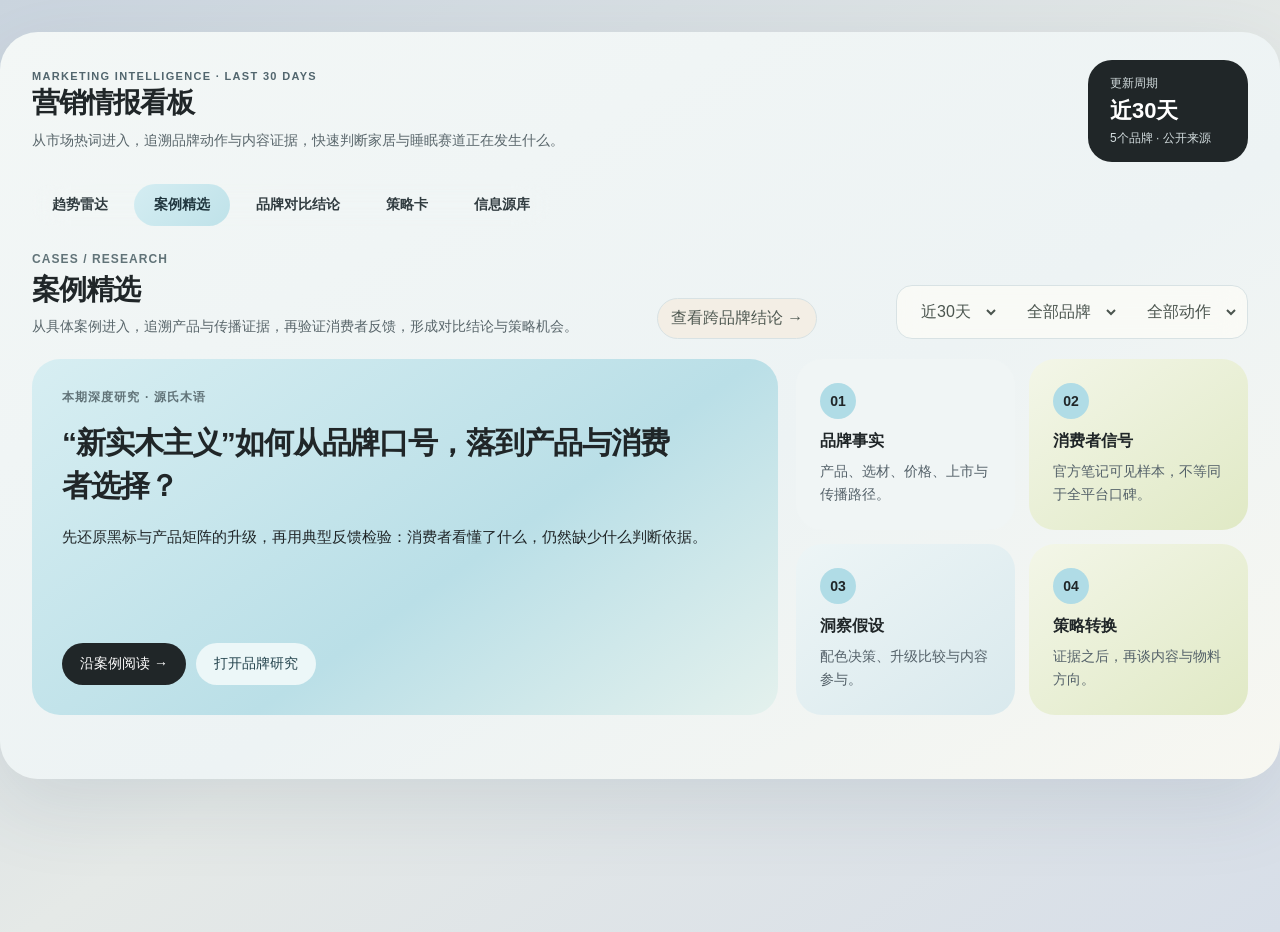
==== commit 0278fb03: "Update Pages entry to current dashboard" ====
--- a/index.html
+++ b/index.html
@@ -1,1782 +1,14 @@
 <!doctype html>
 <html lang="zh-CN">
 <head>
-  <meta charset="utf-8">
-  <meta name="viewport" content="width=device-width, initial-scale=1">
-  <title>营销情报看板 V0.9</title>
-  <link rel="icon" type="image/svg+xml" href="data:image/svg+xml,%3Csvg xmlns='http://www.w3.org/2000/svg' viewBox='0 0 64 64'%3E%3Crect width='64' height='64' rx='16' fill='%232c3a32'/%3E%3Cpath d='M17 42V23h8l7 10 7-10h8v19h-7V33l-8 11-8-11v9z' fill='%23f6f1e7'/%3E%3C/svg%3E">
-  <style>
-    :root {
-      --bg: #f6f7f9;
-      --panel: #ffffff;
-      --panel-soft: #f1f5f4;
-      --ink: #172033;
-      --muted: #667085;
-      --line: #d9dee8;
-      --blue: #2563eb;
-      --teal: #0f766e;
-      --green: #15803d;
-      --orange: #b45309;
-      --rose: #be123c;
-      --violet: #7c3aed;
-      --shadow: 0 16px 36px rgba(17, 24, 39, 0.08);
-      font-family: Inter, ui-sans-serif, system-ui, -apple-system, BlinkMacSystemFont, "Segoe UI", sans-serif;
-    }
-
-    * {
-      box-sizing: border-box;
-    }
-
-    body {
-      margin: 0;
-      background: var(--bg);
-      color: var(--ink);
-    }
-
-    button,
-    input,
-    select,
-    textarea {
-      font: inherit;
-    }
-
-    h1,
-    h2,
-    h3,
-    p {
-      margin: 0;
-    }
-
-    .shell {
-      max-width: 1480px;
-      margin: 0 auto;
-      padding: 24px;
-    }
-
-    .topbar {
-      display: grid;
-      grid-template-columns: minmax(0, 1fr) auto;
-      gap: 18px;
-      align-items: end;
-      margin-bottom: 16px;
-    }
-
-    .eyebrow {
-      color: var(--teal);
-      font-size: 13px;
-      font-weight: 700;
-      letter-spacing: 0;
-    }
-
-    h1 {
-      margin-top: 6px;
-      font-size: 40px;
-      line-height: 1.1;
-      letter-spacing: 0;
-    }
-
-    .subhead {
-      max-width: 840px;
-      margin-top: 10px;
-      color: var(--muted);
-      line-height: 1.55;
-    }
-
-    .toolbar {
-      display: flex;
-      flex-wrap: wrap;
-      justify-content: flex-end;
-      gap: 10px;
-    }
-
-    .button,
-    .select {
-      min-height: 40px;
-      border: 1px solid var(--line);
-      border-radius: 8px;
-      background: var(--panel);
-      color: var(--ink);
-      padding: 0 12px;
-    }
-
-    .button {
-      cursor: pointer;
-    }
-
-    .button.primary {
-      border-color: var(--blue);
-      background: var(--blue);
-      color: #fff;
-    }
-
-    .nav {
-      display: flex;
-      gap: 8px;
-      flex-wrap: wrap;
-      margin: 16px 0 18px;
-    }
-
-    .nav button {
-      border: 1px solid var(--line);
-      border-radius: 8px;
-      background: var(--panel);
-      color: var(--muted);
-      min-height: 38px;
-      padding: 0 14px;
-      cursor: pointer;
-    }
-
-    .nav button[aria-selected="true"] {
-      color: #fff;
-      background: var(--ink);
-      border-color: var(--ink);
-    }
-
-    .grid-kpi {
-      display: grid;
-      grid-template-columns: repeat(4, minmax(0, 1fr));
-      gap: 12px;
-      margin-bottom: 16px;
-    }
-
-    .card {
-      background: var(--panel);
-      border: 1px solid var(--line);
-      border-radius: 8px;
-      box-shadow: var(--shadow);
-    }
-
-    .metric {
-      min-height: 116px;
-      padding: 16px;
-    }
-
-    .label {
-      color: var(--muted);
-      font-size: 13px;
-    }
-
-    .value {
-      margin-top: 8px;
-      font-size: 30px;
-      font-weight: 760;
-      letter-spacing: 0;
-      font-variant-numeric: tabular-nums;
-    }
-
-    .note {
-      margin-top: 8px;
-      color: var(--muted);
-      font-size: 13px;
-      line-height: 1.45;
-    }
-
-    .page {
-      display: none;
-    }
-
-    .page.active {
-      display: block;
-    }
-
-    .dashboard-grid {
-      display: grid;
-      grid-template-columns: minmax(0, 1.15fr) minmax(360px, 0.85fr);
-      gap: 16px;
-      align-items: start;
-    }
-
-    .panel {
-      padding: 18px;
-    }
-
-    .panel-header {
-      display: flex;
-      align-items: center;
-      justify-content: space-between;
-      gap: 14px;
-      margin-bottom: 14px;
-    }
-
-    .panel-title {
-      font-size: 18px;
-      font-weight: 760;
-    }
-
-    .pill {
-      display: inline-flex;
-      align-items: center;
-      min-height: 26px;
-      border-radius: 999px;
-      background: var(--panel-soft);
-      color: var(--muted);
-      padding: 0 9px;
-      font-size: 12px;
-      white-space: nowrap;
-    }
-
-    .keyword-cloud {
-      min-height: 248px;
-      display: flex;
-      flex-wrap: wrap;
-      align-content: center;
-      align-items: center;
-      justify-content: center;
-      gap: 12px 16px;
-      padding: 18px;
-      border: 1px solid var(--line);
-      border-radius: 8px;
-      background: linear-gradient(180deg, #fff, #f8fafc);
-    }
-
-    .keyword {
-      border: 0;
-      background: transparent;
-      color: var(--blue);
-      cursor: pointer;
-      padding: 3px;
-      line-height: 1.1;
-      letter-spacing: 0;
-    }
-
-    .keyword.hot {
-      color: var(--rose);
-    }
-
-    .keyword.rising {
-      color: var(--teal);
-    }
-
-    .trend-board {
-      margin-top: 14px;
-      display: grid;
-      gap: 10px;
-    }
-
-    .trend-row {
-      display: grid;
-      grid-template-columns: 96px 72px 72px 72px minmax(120px, 1fr);
-      gap: 10px;
-      align-items: center;
-      min-height: 42px;
-      border-bottom: 1px solid var(--line);
-      font-size: 13px;
-    }
-
-    .trend-row.header {
-      color: var(--muted);
-      font-weight: 650;
-    }
-
-    .delta {
-      color: var(--green);
-      font-weight: 760;
-    }
-
-    .sparkline {
-      width: 100%;
-      height: 34px;
-      display: block;
-    }
-
-    .sparkline path {
-      fill: none;
-      stroke: var(--blue);
-      stroke-width: 2.2;
-      stroke-linecap: round;
-      stroke-linejoin: round;
-    }
-
-    .sparkline circle {
-      fill: var(--blue);
-    }
-
-    .list {
-      display: grid;
-      gap: 10px;
-    }
-
-    .headline,
-    .event-card {
-      border: 1px solid var(--line);
-      border-radius: 8px;
-      background: #fff;
-      padding: 13px;
-    }
-
-    .headline-top,
-    .event-top {
-      display: flex;
-      justify-content: space-between;
-      gap: 12px;
-      color: var(--muted);
-      font-size: 12px;
-      margin-bottom: 8px;
-    }
-
-    .headline h3,
-    .event-card h3 {
-      font-size: 15px;
-      margin-bottom: 7px;
-    }
-
-    .headline p,
-    .event-card p {
-      color: var(--muted);
-      line-height: 1.45;
-      font-size: 13px;
-    }
-
-    .events-grid {
-      display: grid;
-      grid-template-columns: 0.92fr 1.08fr;
-      gap: 14px;
-    }
-
-    .event-button {
-      width: 100%;
-      text-align: left;
-      cursor: pointer;
-    }
-
-    .event-button[aria-pressed="true"] {
-      border-color: rgba(37, 99, 235, 0.7);
-      box-shadow: inset 0 0 0 1px rgba(37, 99, 235, 0.45);
-    }
-
-    .tags {
-      display: flex;
-      flex-wrap: wrap;
-      gap: 6px;
-      margin-top: 10px;
-    }
-
-    .tag {
-      border-radius: 999px;
-      background: #edf4ff;
-      color: #1d4ed8;
-      padding: 4px 8px;
-      font-size: 12px;
-    }
-
-    .tag.teal {
-      background: #e8f7f4;
-      color: var(--teal);
-    }
-
-    .tag.orange {
-      background: #fff4e6;
-      color: var(--orange);
-    }
-
-    .detail {
-      display: grid;
-      gap: 12px;
-    }
-
-    .field {
-      display: grid;
-      grid-template-columns: 96px minmax(0, 1fr);
-      gap: 10px;
-      align-items: start;
-      padding-bottom: 10px;
-      border-bottom: 1px solid var(--line);
-    }
-
-    .field:last-child {
-      border-bottom: 0;
-      padding-bottom: 0;
-    }
-
-    .field-name {
-      color: var(--muted);
-      font-size: 13px;
-    }
-
-    .field-value {
-      line-height: 1.5;
-      font-size: 14px;
-    }
-
-    .matrix {
-      width: 100%;
-      border-collapse: collapse;
-      font-size: 13px;
-    }
-
-    .matrix th,
-    .matrix td {
-      border-bottom: 1px solid var(--line);
-      padding: 11px 10px;
-      vertical-align: top;
-      text-align: left;
-      line-height: 1.45;
-    }
-
-    .matrix th {
-      color: var(--muted);
-      font-weight: 650;
-      background: #f8fafc;
-    }
-
-    .pipeline {
-      display: grid;
-      grid-template-columns: repeat(3, minmax(0, 1fr));
-      gap: 10px;
-    }
-
-    .step {
-      border: 1px solid var(--line);
-      border-radius: 8px;
-      padding: 13px;
-      background: #fff;
-    }
-
-    .step h3 {
-      font-size: 15px;
-      margin-bottom: 8px;
-    }
-
-    .step p {
-      color: var(--muted);
-      line-height: 1.45;
-      font-size: 13px;
-    }
-
-    .source-grid {
-      display: grid;
-      grid-template-columns: repeat(3, minmax(0, 1fr));
-      gap: 12px;
-    }
-
-    .source-card {
-      border: 1px solid var(--line);
-      border-radius: 8px;
-      background: #fff;
-      padding: 13px;
-      display: grid;
-      gap: 9px;
-    }
-
-    .source-card h3 {
-      font-size: 15px;
-    }
-
-    .source-meta {
-      color: var(--muted);
-      line-height: 1.45;
-      font-size: 13px;
-    }
-
-    .source-link {
-      color: var(--blue);
-      text-decoration: none;
-      overflow-wrap: anywhere;
-      font-size: 13px;
-    }
-
-    .source-link:hover {
-      text-decoration: underline;
-    }
-
-    .priority {
-      color: var(--teal);
-      font-weight: 760;
-      font-size: 13px;
-    }
-
-    .data-grid {
-      display: grid;
-      grid-template-columns: minmax(0, 1fr) 360px;
-      gap: 16px;
-      margin-top: 16px;
-      align-items: stretch;
-    }
-
-    textarea {
-      width: 100%;
-      min-height: 260px;
-      resize: vertical;
-      border: 1px solid var(--line);
-      border-radius: 8px;
-      padding: 12px;
-      background: #fff;
-      color: var(--ink);
-      line-height: 1.45;
-      font-family: ui-monospace, SFMono-Regular, Menlo, Consolas, monospace;
-      font-size: 13px;
-    }
-
-    code {
-      background: var(--panel-soft);
-      border-radius: 6px;
-      padding: 2px 5px;
-      font-family: ui-monospace, SFMono-Regular, Menlo, Consolas, monospace;
-    }
-
-    .status {
-      min-height: 20px;
-      color: var(--muted);
-      margin-top: 8px;
-      font-size: 13px;
-    }
-
-    .schema {
-      display: grid;
-      gap: 10px;
-      color: var(--muted);
-      line-height: 1.5;
-      font-size: 13px;
-    }
-
-    @media (max-width: 1080px) {
-      .topbar,
-      .dashboard-grid,
-      .data-grid,
-      .events-grid {
-        grid-template-columns: 1fr;
-      }
-
-      .grid-kpi,
-      .pipeline,
-      .source-grid {
-        grid-template-columns: repeat(2, minmax(0, 1fr));
-      }
-
-      .toolbar {
-        justify-content: flex-start;
-      }
-    }
-
-    @media (max-width: 720px) {
-      .shell {
-        padding: 16px;
-      }
-
-      h1 {
-        font-size: 30px;
-      }
-
-      .grid-kpi,
-      .pipeline,
-      .source-grid {
-        grid-template-columns: 1fr;
-      }
-
-      .trend-row {
-        grid-template-columns: 86px 60px 60px 62px;
-      }
-
-      .trend-row .sparkline {
-        grid-column: 1 / -1;
-      }
-
-      .field {
-        grid-template-columns: 1fr;
-      }
-
-      .matrix-wrap {
-        overflow-x: auto;
-      }
-
-      .matrix {
-        min-width: 760px;
-      }
-    }
-    /* 2026-09 refresh: warm editorial dashboard */
-    :root {
-      --bg: #f3efe6;
-      --panel: rgba(255, 253, 248, 0.9);
-      --panel-soft: #eee8dc;
-      --ink: #29332e;
-      --muted: #73756f;
-      --line: rgba(63, 72, 66, 0.13);
-      --blue: #506d5c;
-      --teal: #6d7f72;
-      --green: #3f7254;
-      --orange: #a36c3d;
-      --rose: #9f5e54;
-      --violet: #756e87;
-      --shadow: 0 18px 45px rgba(65, 57, 44, 0.07);
-      font-family: "Aptos", "Segoe UI", "PingFang SC", "Microsoft YaHei", sans-serif;
-    }
-
-    body {
-      background:
-        radial-gradient(circle at 8% 0%, rgba(199, 181, 146, 0.18), transparent 29rem),
-        radial-gradient(circle at 95% 18%, rgba(124, 151, 133, 0.11), transparent 26rem),
-        var(--bg);
-      min-height: 100vh;
-    }
-
-    .shell { max-width: 1540px; padding: 30px 34px 56px; }
-    .topbar { align-items: center; margin-bottom: 22px; }
-    .eyebrow { color: #8d7352; text-transform: uppercase; letter-spacing: .12em; font-size: 12px; }
-    h1 { font-family: "STSong", "Songti SC", serif; font-size: clamp(34px, 4vw, 54px); font-weight: 600; letter-spacing: -.04em; }
-    .subhead { font-size: 15px; max-width: 760px; }
-    .toolbar { background: rgba(255,253,248,.64); border: 1px solid var(--line); padding: 7px; border-radius: 16px; backdrop-filter: blur(14px); }
-    .coverage-note { min-width: 160px; padding: 15px 18px; border-left: 1px solid var(--line); }
-    .coverage-note span, .coverage-note small { display:block; color:var(--muted); font-size:12px; }
-    .coverage-note strong { display:block; margin:4px 0; font-family:"STSong","Songti SC",serif; font-size:24px; }
-    .page-intro { display:flex; align-items:flex-end; justify-content:space-between; gap:20px; margin-bottom:18px; }
-    .page-intro h2 { font-family:"STSong","Songti SC",serif; font-size:30px; }
-    .page-intro p { margin-top:6px; color:var(--muted); }
-    .inline-toolbar { flex:0 0 auto; }
-    .button, .select { border-radius: 10px; background: transparent; border-color: transparent; min-height: 38px; color: #4b554f; }
-    .button:hover, .select:hover { background: #ebe5da; }
-    .button.primary { background: #2f3d35; border-color: #2f3d35; box-shadow: 0 8px 18px rgba(47,61,53,.16); }
-
-    .nav { position: sticky; top: 12px; z-index: 10; width: fit-content; padding: 6px; margin: 0 0 22px; background: rgba(247,243,235,.86); border: 1px solid var(--line); border-radius: 16px; backdrop-filter: blur(16px); box-shadow: 0 8px 24px rgba(65,57,44,.05); }
-    .nav button { border: 0; background: transparent; border-radius: 11px; min-height: 36px; padding: 0 16px; }
-    .nav button[aria-selected="true"] { background: #34433a; color: #fffdf8; box-shadow: 0 6px 14px rgba(52,67,58,.16); }
-
-    .grid-kpi { gap: 14px; margin-bottom: 18px; }
-    .card { border: 1px solid rgba(67,70,64,.12); border-radius: 22px; box-shadow: var(--shadow); backdrop-filter: blur(12px); }
-    .metric { min-height: 132px; padding: 20px 22px; position: relative; overflow: hidden; }
-    .metric::after { content: ""; position: absolute; width: 82px; height: 82px; border-radius: 50%; right: -28px; top: -34px; background: rgba(134,153,139,.1); }
-    .label { font-size: 12px; letter-spacing: .08em; text-transform: uppercase; }
-    .value { font-family: "STSong", "Songti SC", serif; font-size: 30px; font-weight: 650; letter-spacing: -.03em; }
-
-    .dashboard-grid { grid-template-columns: minmax(0, 1.25fr) minmax(350px, .75fr); gap: 18px; }
-    .panel { padding: 22px; }
-    .panel-title { font-family: "STSong", "Songti SC", serif; font-size: 21px; font-weight: 650; }
-    .pill { background: #eee8dc; color: #77736b; border: 1px solid rgba(80,77,69,.08); }
-    .keyword-cloud { min-height: 260px; border-radius: 18px; background: radial-gradient(circle at 50% 42%, #fffdf8 0%, #f2ede3 74%); border-color: rgba(67,70,64,.1); padding: 28px; }
-    .keyword { color: #566f60; transition: transform .18s ease, color .18s ease; }
-    .keyword:hover { transform: translateY(-2px); color: #263b30; }
-    .keyword.hot { color: #9c5e43; }
-    .keyword.rising { color: #697b57; }
-    .trend-board { border-radius: 16px; overflow: hidden; margin-top: 16px; border: 1px solid var(--line); }
-    .trend-row { border-color: var(--line); padding: 12px 14px; }
-    .trend-row.header { background: #ece6da; color: #77736b; }
-    .sparkline path { stroke: #66806f; }
-    .sparkline circle { fill: #9d694b; }
-    .delta { color: #53725e; }
-    .headline, .event-card { border-radius: 16px; border-color: var(--line); background: rgba(255,253,248,.7); }
-    .headline { padding: 16px; transition: transform .18s ease, box-shadow .18s ease; }
-    .headline:hover { transform: translateY(-2px); box-shadow: 0 12px 24px rgba(65,57,44,.07); }
-    .headline-link { color: inherit; text-decoration: none; }
-    .headline-link::after { content: "  ↗"; color: #9b7652; }
-    .tag { border-radius: 999px; background: #ece7db; color: #6f665a; }
-    .tag.teal { background: #e3ebe5; color: #4d6957; }
-    .tag.orange { background: #f2e6d8; color: #8b603e; }
-    .field { border-radius: 14px; border-color: var(--line); }
-    .field-name { color: #8d7352; }
-    .source-card, .step { border-radius: 16px; background: rgba(255,253,248,.64); border-color: var(--line); }
-    textarea { border-radius: 16px; border-color: var(--line); background: #282f2b; color: #e9e6dd; }
-
-    .social-strip { display: grid; grid-template-columns: repeat(4, minmax(0,1fr)); gap: 12px; margin: 0 0 18px; }
-    .social-card { min-height: 116px; padding: 17px 18px; border: 1px solid var(--line); border-radius: 18px; background: rgba(255,253,248,.72); }
-    .social-card .platform { display: flex; align-items: center; justify-content: space-between; gap: 10px; color: #79756d; font-size: 12px; }
-    .platform-dot { width: 8px; height: 8px; border-radius: 50%; background: #718878; display: inline-block; margin-right: 7px; }
-    .social-card h3 { font-size: 15px; line-height: 1.45; margin-top: 12px; }
-    .social-card a { color: inherit; text-decoration: none; }
-    .social-card a:hover { color: #7e5b3f; }
-    .social-card p { margin-top: 8px; color: var(--muted); font-size: 12px; line-height: 1.45; }
-    .source-kind { display: inline-flex; margin-top: 9px; padding: 4px 8px; border-radius: 999px; background: #ece7dc; color: #756e64; font-size: 11px; }
-    .section-index { margin-bottom: 5px; color: #9a8060; font-size: 11px; font-weight: 700; letter-spacing: .12em; text-transform: uppercase; }
-    .overview-panel { background: linear-gradient(140deg, rgba(255,253,248,.94), rgba(236,231,219,.9)); }
-    .overview-panel .trend-board { margin-top: 4px; }
-    .overview-panel .trend-row { grid-template-columns: minmax(180px,1.25fr) 90px 90px 90px minmax(180px,1fr); }
-    .home-second { margin-top: 18px; grid-template-columns: minmax(0,.92fr) minmax(400px,1.08fr); }
-    .keyword-explain { margin-top: 14px; min-height: 58px; padding: 13px 15px; border-left: 3px solid #9e7b58; background: rgba(238,232,220,.58); color: #696961; font-size: 13px; line-height: 1.55; border-radius: 0 12px 12px 0; }
-    .evidence-tabs { display: flex; gap: 6px; margin: -2px 0 12px; }
-    .evidence-tabs button { border: 0; border-radius: 999px; padding: 7px 12px; background: #eee8dc; color: #77736b; cursor: pointer; }
-    .evidence-tabs button.active { background: #34433a; color: #fff; }
-    .evidence-feed { max-height: 540px; overflow: auto; padding-right: 4px; }
-    .headline-grid { display:grid; grid-template-columns:repeat(3,minmax(0,1fr)); gap:12px; }
-    .headline-top .evidence-kind { color: #8d6c4d; }
-    .event-rail { display: grid; grid-template-columns: repeat(5,minmax(220px,1fr)); gap: 12px; overflow-x: auto; padding-bottom: 4px; }
-    .event-rail .event-card { min-width: 220px; }
-    .event-thumb { height: 128px; margin: -1px -1px 13px; overflow:hidden; border-radius:15px 15px 8px 8px; background:#e8e0d3; }
-    .event-thumb img { width:100%; height:100%; object-fit:cover; display:block; }
-    .event-thumb.placeholder { display:grid; place-items:center; color:#756d62; font-family:"STSong","Songti SC",serif; font-size:20px; background:linear-gradient(135deg,#e7dfd2,#d9e1d9); }
-    .insight-grid { display: grid; grid-template-columns: 1fr 1fr; gap: 18px; }
-    .bar-list { display: grid; gap: 12px; margin-top: 18px; }
-    .bar-item { display: grid; grid-template-columns: 108px 1fr 24px; align-items: center; gap: 10px; font-size: 13px; }
-    .bar-track { height: 8px; background: #e9e2d6; border-radius: 999px; overflow: hidden; }
-    .bar-fill { height: 100%; border-radius: inherit; background: linear-gradient(90deg,#465d50,#91a18f); }
-    .brand-pulse { display: grid; grid-template-columns: repeat(3,1fr); gap: 10px; margin-top: 18px; }
-    .pulse-cell { padding: 13px; border: 1px solid var(--line); border-radius: 14px; background: rgba(255,253,248,.72); }
-    .pulse-cell strong { display: block; font-size: 15px; }
-    .pulse-cell span { display: block; margin-top: 5px; color: var(--muted); font-size: 12px; }
-    .case-hero { display:grid; grid-template-columns:minmax(260px,.72fr) minmax(0,1.28fr); min-height:310px; padding:0; overflow:hidden; border-radius:18px; background:#35443b; color:#fffdf8; }
-    .case-visual { min-height:310px; background:#27352e; }
-    .case-visual img { width:100%; height:100%; object-fit:cover; display:block; }
-    .case-placeholder { height:100%; display:grid; place-items:center; color:#d9cbb7; font:28px "STSong","Songti SC",serif; }
-    .case-copy { align-self:center; padding:30px; }
-    .case-hero .case-kicker { color: #d8c8b2; font-size: 12px; letter-spacing: .1em; }
-    .case-hero h3 { margin-top: 8px; font-family: "STSong","Songti SC",serif; font-size: 30px; }
-    .case-hero p { max-width: 900px; margin-top: 10px; color: rgba(255,255,255,.76); line-height: 1.65; }
-    .case-links { display:flex; gap:10px; flex-wrap:wrap; margin-top:20px; }
-    .case-links a { color:#fffdf8; text-decoration:none; padding:9px 13px; border:1px solid rgba(255,255,255,.25); border-radius:999px; }
-    .case-links a:hover { background:#fffdf8; color:#35443b; }
-    .case-path { display: grid; grid-template-columns: repeat(4,1fr); gap: 10px; margin: 14px 0; }
-    .path-step { padding: 14px; border: 1px solid var(--line); border-radius: 14px; background: rgba(255,253,248,.7); }
-    .path-step span { color: #9a8060; font-size: 11px; }
-    .path-step strong { display: block; margin-top: 6px; font-size: 13px; line-height: 1.45; }
-    .brand-cards { display: grid; grid-template-columns: repeat(5,minmax(170px,1fr)); gap: 10px; overflow-x: auto; margin-bottom: 16px; }
-    .brand-card { min-width: 170px; padding: 16px; border: 1px solid var(--line); border-radius: 16px; background: rgba(255,253,248,.7); }
-    .brand-visual { display:block; height:108px; margin:-16px -16px 14px; overflow:hidden; border-radius:15px 15px 6px 6px; background:#e6dfd3; }
-    .brand-visual img { width:100%; height:100%; object-fit:cover; display:block; transition:transform .25s ease; }
-    .brand-visual:hover img { transform:scale(1.035); }
-    .brand-visual.placeholder { display:grid; place-items:center; color:#746d63; font-family:"STSong","Songti SC",serif; }
-    .brand-card h3 { font-size: 16px; }
-    .brand-card .brand-count { margin-top: 9px; font-family: "STSong","Songti SC",serif; font-size: 27px; }
-    .brand-card p { margin-top: 5px; color: var(--muted); font-size: 12px; line-height: 1.45; }
-    .card-source, .inline-source { display:inline-block; margin-top:10px; color:#596f61; font-size:12px; font-weight:700; text-decoration:none; }
-    .data-grid { display:none; }
-
-    @media (max-width: 980px) {
-      .shell { padding: 20px; }
-      .topbar { grid-template-columns: 1fr; }
-      .toolbar { justify-content: flex-start; }
-      .social-strip { grid-template-columns: repeat(2, minmax(0,1fr)); }
-      .insight-grid { grid-template-columns: 1fr; }
-      .case-path { grid-template-columns: repeat(2,1fr); }
-      .headline-grid { grid-template-columns:repeat(2,minmax(0,1fr)); }
-      .case-hero { grid-template-columns:1fr; }
-      .case-visual { min-height:230px; max-height:320px; }
-      .page-intro { align-items:flex-start; flex-direction:column; }
-      .overview-panel .trend-row { grid-template-columns: 120px 65px 65px 70px minmax(130px,1fr); }
-    }
-    @media (max-width: 620px) {
-      .shell { padding: 16px 12px 40px; }
-      .nav { width: 100%; overflow-x: auto; flex-wrap: nowrap; }
-      .nav button { flex: 0 0 auto; }
-      .social-strip { grid-template-columns: 1fr; }
-      .case-path { grid-template-columns: 1fr; }
-      .brand-pulse { grid-template-columns: repeat(2,1fr); }
-      .headline-grid { grid-template-columns:1fr; }
-      .metric { min-height: 112px; }
-    }
-
-    /* V0.5: insight-first reading system */
-    .grid-kpi { display:none; }
-    .home-hero-grid { display:grid; grid-template-columns:minmax(0,1.45fr) minmax(280px,.55fr); gap:14px; }
-    .keyword-cloud { min-height:390px; align-content:center; gap:10px; }
-    .keyword { display:inline-flex; align-items:center; gap:6px; padding:9px 13px; border:1px solid transparent; border-radius:999px; background:rgba(255,253,248,.55); }
-    .keyword:hover,.keyword.active { border-color:#87978b; background:#fffdf8; box-shadow:0 8px 22px rgba(55,66,58,.09); }
-    .keyword sup { font:700 10px/1 "Aptos",sans-serif; color:#9b6b4a; }
-    .keyword-insight { min-height:390px; padding:28px; border-radius:18px; color:#f9f5ec; background:linear-gradient(155deg,#34443a,#52675a); display:flex; flex-direction:column; justify-content:space-between; }
-    .keyword-insight .eyeline { color:#d9cab4; font-size:11px; letter-spacing:.12em; }
-    .keyword-insight h3 { margin-top:14px; font:600 30px/1.2 "STSong","Songti SC",serif; }
-    .keyword-insight .big-change { margin-top:8px; font:600 52px/1 "STSong","Songti SC",serif; }
-    .keyword-insight p { margin-top:14px; color:rgba(255,255,255,.75); line-height:1.65; font-size:13px; }
-    .keyword-insight .mini-meta { display:grid; grid-template-columns:1fr 1fr; gap:8px; margin-top:22px; }
-    .keyword-insight .mini-meta div { padding:12px; border:1px solid rgba(255,255,255,.14); border-radius:12px; }
-    .keyword-insight small { display:block; color:#d7cdbf; }
-    .keyword-insight strong { display:block; margin-top:5px; }
-    .trend-stage { display:grid; grid-template-columns:minmax(0,1.25fr) minmax(320px,.75fr); gap:16px; }
-    .trend-chart { min-height:330px; padding:18px; border:1px solid var(--line); border-radius:18px; background:#f8f4eb; }
-    .trend-chart svg { width:100%; height:280px; overflow:visible; }
-    .trend-chart .gridline { stroke:rgba(64,74,67,.1); stroke-width:1; }
-    .trend-chart .area { fill:url(#trendFill); }
-    .trend-chart .line { fill:none; stroke:#496859; stroke-width:3; stroke-linecap:round; stroke-linejoin:round; }
-    .trend-chart text { fill:#7c7a72; font-size:11px; }
-    .trend-rank { display:grid; gap:8px; }
-    .rank-item { display:grid; grid-template-columns:28px 1fr auto; gap:10px; align-items:center; padding:13px 14px; border:1px solid var(--line); border-radius:14px; background:rgba(255,253,248,.72); }
-    .rank-no { color:#9a8060; font:600 18px "STSong","Songti SC",serif; }
-    .rank-item span,.rank-item small { display:block; }
-    .rank-item small { margin-top:3px; color:var(--muted); }
-    .rank-delta { color:#4e715b; font-weight:700; }
-    .intelligence-stats { display:grid; grid-template-columns:repeat(4,1fr); gap:10px; margin-bottom:14px; }
-    .intel-stat { padding:17px; border:1px solid var(--line); border-radius:16px; background:rgba(255,253,248,.72); }
-    .intel-stat span { color:var(--muted); font-size:12px; }
-    .intel-stat strong { display:block; margin-top:7px; font:600 25px "STSong","Songti SC",serif; }
-    .channel-mix { margin-top:18px; display:flex; height:18px; overflow:hidden; border-radius:999px; background:#e9e3d8; }
-    .channel-mix i { min-width:5px; height:100%; border-right:2px solid #f8f4eb; }
-    .channel-legend { display:flex; flex-wrap:wrap; gap:8px 14px; margin-top:12px; color:var(--muted); font-size:12px; }
-    .case-story { display:grid; grid-template-columns:180px minmax(0,1fr); gap:24px; padding:28px 8px; border-bottom:1px solid var(--line); }
-    .story-label { color:#9a8060; font-size:11px; letter-spacing:.12em; }
-    .story-body h3 { font:600 24px "STSong","Songti SC",serif; }
-    .story-body p { margin-top:10px; color:#62665f; line-height:1.75; }
-    .story-actions { display:grid; grid-template-columns:repeat(4,1fr); gap:9px; margin-top:16px; }
-    .story-action { padding:14px; border:1px solid var(--line); border-radius:14px; background:#f6f1e8; }
-    .story-action b { display:block; color:#9a8060; font-size:11px; }
-    .story-action span { display:block; margin-top:6px; font-size:13px; line-height:1.4; }
-    .story-disclosure { border-bottom:1px solid var(--line); }
-    .story-disclosure summary { cursor:pointer; list-style:none; display:flex; justify-content:space-between; padding:18px 8px; font-weight:700; }
-    .story-disclosure summary::after { content:"＋"; color:#8e765b; }
-    .story-disclosure[open] summary::after { content:"－"; }
-    .story-disclosure .disclosure-body { padding:0 8px 20px; color:#62665f; line-height:1.7; }
-    .compare-lenses { display:flex; flex-wrap:wrap; gap:7px; margin-bottom:14px; }
-    .lens-button { cursor:pointer; border:1px solid var(--line); border-radius:999px; padding:8px 13px; background:#f3eee5; color:#696b65; }
-    .lens-button.active { background:#34433a; color:#fff; }
-    .brand-card { cursor:pointer; position:relative; transition:.2s ease; }
-    .brand-card:hover,.brand-card.active { transform:translateY(-3px); border-color:#788b7e; box-shadow:0 14px 30px rgba(53,64,56,.1); }
-    .brand-card.active::after { content:"正在查看"; position:absolute; top:10px; right:10px; padding:4px 7px; border-radius:999px; background:#34433a; color:#fff; font-size:10px; }
-    .compare-focus { min-height:210px; padding:24px; border-radius:18px; background:#34433a; color:#fffdf8; }
-    .compare-focus-head { display:flex; justify-content:space-between; gap:18px; align-items:start; }
-    .compare-focus h3 { font:600 27px "STSong","Songti SC",serif; }
-    .compare-focus p { margin-top:9px; color:rgba(255,255,255,.74); line-height:1.65; }
-    .compare-focus-grid { display:grid; grid-template-columns:repeat(3,1fr); gap:9px; margin-top:18px; }
-    .compare-focus-grid div { padding:13px; border:1px solid rgba(255,255,255,.14); border-radius:13px; }
-    .compare-focus-grid small { color:#d8c9b6; }
-    .compare-focus-grid strong { display:block; margin-top:6px; font-size:13px; line-height:1.5; }
-    .matrix-disclosure { margin-top:14px; }
-    .matrix-disclosure summary { cursor:pointer; color:#677069; font-size:13px; padding:10px 0; }
-    @media(max-width:980px){.home-hero-grid,.trend-stage{grid-template-columns:1fr}.intelligence-stats{grid-template-columns:repeat(2,1fr)}.case-story{grid-template-columns:1fr}.story-actions,.compare-focus-grid{grid-template-columns:repeat(2,1fr)}}
-    @media(max-width:620px){.intelligence-stats,.story-actions,.compare-focus-grid{grid-template-columns:1fr}.keyword-insight{min-height:300px}.trend-chart{min-height:280px}}
-
-    /* V0.6: guided exploration, progressive disclosure */
-    .journey-shell{overflow:hidden;padding:0}.journey-head{padding:22px 24px 18px;border-bottom:1px solid var(--line)}
-    .journey-progress{display:flex;align-items:center;gap:8px;margin-top:14px}.journey-progress i{height:4px;flex:1;border-radius:9px;background:#e5dfd3}.journey-progress i.done{background:#486558}
-    .journey-stage{min-height:480px;padding:26px}.journey-question{max-width:760px;margin:8px auto 24px;text-align:center}.journey-question h3{font:600 31px/1.25 "STSong","Songti SC",serif}.journey-question p{margin-top:8px;color:var(--muted);line-height:1.6}
-    .choice-grid{display:grid;grid-template-columns:repeat(3,1fr);gap:12px;max-width:980px;margin:auto}.choice-card{cursor:pointer;text-align:left;padding:20px;border:1px solid var(--line);border-radius:18px;background:#f8f4eb;transition:.2s}.choice-card:hover,.choice-card.active{transform:translateY(-3px);border-color:#72877a;background:#fffdf8;box-shadow:0 15px 34px rgba(55,66,58,.09)}.choice-card .choice-icon{display:grid;place-items:center;width:42px;height:42px;border-radius:13px;background:#34433a;color:white;font:600 18px "STSong",serif}.choice-card h4{margin:14px 0 6px;font-size:17px}.choice-card p{color:var(--muted);line-height:1.5;font-size:13px}
-    .guided-result{display:grid;grid-template-columns:260px minmax(0,1fr);gap:20px}.guided-brands{display:grid;align-content:start;gap:8px}.guided-brand{cursor:pointer;display:grid;grid-template-columns:44px 1fr auto;gap:10px;align-items:center;padding:10px;border:1px solid var(--line);border-radius:14px;background:#f8f4eb;text-align:left}.guided-brand.active{background:#34433a;color:#fff}.guided-brand img,.guided-brand .avatar{width:44px;height:44px;object-fit:cover;border-radius:10px}.guided-brand .avatar{display:grid;place-items:center;background:#e4ddcf;color:#655e55}.guided-brand small{display:block;margin-top:3px;color:var(--muted)}.guided-brand.active small{color:#d6d8d2}.guided-brand em{font-style:normal}
-    .reveal-card{position:relative;min-height:340px;padding:30px;border-radius:20px;background:linear-gradient(145deg,#34433a,#506659);color:#fffdf8;overflow:hidden}.reveal-card:after{content:"";position:absolute;width:250px;height:250px;border-radius:50%;right:-90px;bottom:-110px;background:rgba(255,255,255,.06)}.reveal-card .step-count{color:#d8c8b2;font-size:11px;letter-spacing:.12em}.reveal-card h3{max-width:760px;margin-top:13px;font:600 30px/1.25 "STSong",serif}.reveal-card .answer{max-width:780px;margin-top:14px;color:rgba(255,255,255,.8);font-size:17px;line-height:1.75}.reveal-evidence{display:flex;flex-wrap:wrap;gap:8px;margin-top:22px}.reveal-evidence span{padding:8px 11px;border:1px solid rgba(255,255,255,.16);border-radius:999px;font-size:12px}.journey-actions{display:flex;justify-content:space-between;align-items:center;margin-top:20px}.journey-button{cursor:pointer;border:1px solid var(--line);border-radius:999px;padding:10px 16px;background:#f3eee5;color:#555f58}.journey-button.primary{border-color:#34433a;background:#34433a;color:#fff}.journey-button:disabled{opacity:.35;cursor:default}
-    .competitive-map{position:relative;min-height:470px;border:1px solid var(--line);border-radius:20px;background:linear-gradient(rgba(69,79,71,.06) 1px,transparent 1px),linear-gradient(90deg,rgba(69,79,71,.06) 1px,transparent 1px),#f8f4eb;background-size:25% 25%;overflow:hidden}.map-axis-x,.map-axis-y{position:absolute;color:#88877f;font-size:11px}.map-axis-x{bottom:12px;left:50%;transform:translateX(-50%)}.map-axis-y{left:12px;top:50%;transform:translateY(-50%) rotate(-90deg)}.map-node{position:absolute;transform:translate(-50%,-50%);cursor:pointer;border:0;background:transparent;text-align:center}.map-node .node-orb{display:grid;place-items:center;width:82px;height:82px;border-radius:50%;border:5px solid rgba(255,253,248,.8);background:#496457;color:white;box-shadow:0 13px 30px rgba(47,61,53,.2);transition:.2s}.map-node:hover .node-orb,.map-node.active .node-orb{transform:scale(1.12);background:#986b4d}.map-node b{display:block;margin-top:7px;color:#34433a}.map-node small{display:block;color:var(--muted)}
-    .map-drawer{margin-top:14px;padding:20px;border-radius:18px;background:#34433a;color:white}.map-drawer h3{font:600 23px "STSong",serif}.map-drawer p{margin-top:8px;color:rgba(255,255,255,.75);line-height:1.6}.map-drawer .drawer-actions{display:flex;gap:8px;flex-wrap:wrap;margin-top:14px}.map-drawer button{cursor:pointer;border:1px solid rgba(255,255,255,.2);border-radius:999px;padding:8px 12px;background:transparent;color:white}
-    .story-player{display:grid;grid-template-columns:210px minmax(0,1fr);gap:22px}.story-nav{display:grid;align-content:start;gap:7px;position:sticky;top:82px}.story-nav button{cursor:pointer;text-align:left;padding:13px;border:0;border-left:2px solid #d8d0c3;background:transparent;color:#787970}.story-nav button.active{border-left-color:#496457;color:#2f3d35;background:#eee8dc}.story-scene{min-height:390px;padding:32px;border:1px solid var(--line);border-radius:20px;background:#f8f4eb}.story-scene .scene-no{color:#9a8060;font-size:11px;letter-spacing:.13em}.story-scene h3{max-width:760px;margin-top:14px;font:600 31px/1.25 "STSong",serif}.story-scene p{max-width:820px;margin-top:15px;color:#5f645e;font-size:16px;line-height:1.8}.scene-chips{display:flex;gap:8px;flex-wrap:wrap;margin-top:20px}.scene-chips span{padding:9px 12px;border-radius:999px;background:#e8e1d5;color:#64665f;font-size:13px}.scene-footer{display:flex;justify-content:space-between;align-items:center;margin-top:28px;padding-top:18px;border-top:1px solid var(--line)}
-    #compareMatrix,.matrix-disclosure,.brand-cards,.compare-lenses,.compare-focus{display:none!important}
-    .nav [data-page="case"]{display:none}
-    #page-compare .brief-demo{display:none}
-    .strategy-page-demo{margin-top:0}.strategy-page-demo .strategy-summary strong{font-size:14px}.strategy-page-demo .brief-measure{font-size:14px}
-    .deep-research{margin-top:16px;padding:22px;border:1px solid var(--line);border-radius:18px;background:#f8f4eb}.deep-research-head{display:flex;justify-content:space-between;align-items:center;gap:12px}.deep-research-head h3{font:600 22px "STSong",serif}.research-grid{display:grid;grid-template-columns:repeat(4,1fr);gap:9px;margin-top:15px}.research-card{cursor:pointer;text-align:left;min-height:112px;padding:16px;border:1px solid var(--line);border-radius:14px;background:#fffdf8;color:#354139;transition:.18s}.research-card:hover{transform:translateY(-2px);border-color:#718579;box-shadow:0 10px 24px rgba(55,66,58,.08)}.research-card span{display:block;color:#9a8060;font-size:11px;margin-bottom:18px}.research-card strong{font-size:14px;line-height:1.45}.research-card::after{content:"打开研究 →";display:block;margin-top:10px;color:#718076;font-size:11px}.evidence-level{display:inline-flex;padding:5px 8px;border-radius:999px;background:#e5ece7;color:#496457;font-size:11px}.hierarchy-actions{display:flex;gap:8px;flex-wrap:wrap}.hierarchy-actions button{cursor:pointer;border:1px solid var(--line);border-radius:999px;background:#f3eee5;padding:9px 13px;color:#4f5952}
-    .research-modal{position:fixed;inset:0;z-index:100;display:none;align-items:center;justify-content:center;padding:28px;background:rgba(35,42,37,.48);backdrop-filter:blur(8px)}.research-modal.open{display:flex}.research-dialog{width:min(920px,96vw);max-height:86vh;overflow:auto;border-radius:24px;background:#fffdf8;box-shadow:0 30px 90px rgba(24,31,27,.3)}.research-dialog-head{position:sticky;top:0;display:flex;justify-content:space-between;gap:20px;align-items:start;padding:24px 28px 18px;border-bottom:1px solid var(--line);background:rgba(255,253,248,.96);z-index:2}.research-dialog-head h3{margin-top:5px;font:600 28px "STSong",serif}.modal-close{cursor:pointer;width:38px;height:38px;border:1px solid var(--line);border-radius:50%;background:#f1ece3;font-size:20px}.research-dialog-body{padding:26px 28px 30px}.research-points{display:grid;gap:12px;counter-reset:point}.research-point{position:relative;padding:17px 18px 17px 58px;border-radius:15px;background:#f5f0e7;color:#515851;line-height:1.75}.research-point::before{counter-increment:point;content:counter(point);position:absolute;left:17px;top:16px;display:grid;place-items:center;width:25px;height:25px;border-radius:50%;background:#34433a;color:white;font-size:12px}.research-point mark{padding:1px 4px;border-radius:5px;background:#dfebdf;color:#294333;font-weight:700}.modal-evidence{margin-top:20px;padding-top:16px;border-top:1px solid var(--line);color:var(--muted);font-size:12px;line-height:1.6}
-    .brief-demo{margin-top:16px;border:1px solid var(--line);border-radius:20px;overflow:hidden;background:#fffdf8}.brief-cover{display:grid;grid-template-columns:minmax(0,1fr) 330px;min-height:260px;background:#26372f;color:#fff}.brief-cover-copy{padding:30px}.brief-cover-copy h3{max-width:700px;margin-top:10px;font:600 31px/1.25 "STSong",serif}.brief-cover-copy p{margin-top:13px;color:rgba(255,255,255,.72);line-height:1.7}.brief-cover img{width:100%;height:100%;object-fit:cover}.brief-core{display:grid;grid-template-columns:repeat(4,1fr);gap:1px;background:var(--line);border-bottom:1px solid var(--line)}.brief-core div{padding:17px;background:#fffdf8}.brief-core small{display:block;color:#9a8060}.brief-core strong{display:block;margin-top:7px;line-height:1.5;font-size:13px}.proof-gallery{display:grid;grid-template-columns:repeat(3,1fr);gap:10px;padding:20px}.proof-shot{position:relative;height:180px;overflow:hidden;border-radius:15px;background:#e7e0d4}.proof-shot img{width:100%;height:100%;object-fit:cover}.proof-shot span{position:absolute;left:10px;bottom:10px;padding:6px 9px;border-radius:999px;background:rgba(35,48,41,.84);color:#fff;font-size:11px}.strategy-bridge{display:grid;grid-template-columns:1fr 40px 1fr 40px 1fr;align-items:stretch;gap:8px;padding:0 20px 20px}.bridge-card{padding:18px;border-radius:16px;background:#f2ede3}.bridge-card small{color:#9a8060}.bridge-card h4{margin:8px 0;font-size:16px}.bridge-card p{color:#626860;line-height:1.55;font-size:13px}.bridge-arrow{display:grid;place-items:center;color:#8c795f;font-size:24px}.creative-routes{display:grid;grid-template-columns:repeat(3,1fr);gap:10px;padding:20px;border-top:1px solid var(--line)}.creative-card{padding:18px;border-radius:16px;background:#34433a;color:white}.creative-card small{color:#d8c8b2}.creative-card h4{margin:9px 0;font:600 20px "STSong",serif}.creative-card p{color:rgba(255,255,255,.72);font-size:13px;line-height:1.6}.creative-card button{cursor:pointer;margin-top:14px;border:1px solid rgba(255,255,255,.2);border-radius:999px;padding:7px 10px;background:transparent;color:white}.brief-measure{padding:18px 20px;border-top:1px solid var(--line);color:#5e655f;line-height:1.6;font-size:13px}
-    #page-intelligence .supporting-data{display:none}#page-intelligence.show-supporting .supporting-data{display:grid}.event-workbench.supporting-data{display:none!important}#page-intelligence.show-supporting .event-workbench.supporting-data{display:block!important}
-    @media(max-width:800px){.choice-grid{grid-template-columns:1fr}.guided-result,.story-player{grid-template-columns:1fr}.guided-brands{grid-template-columns:repeat(2,1fr)}.story-nav{position:static;grid-template-columns:repeat(2,1fr)}.competitive-map{min-height:430px}.map-node .node-orb{width:66px;height:66px}.journey-stage{padding:18px}.research-grid{grid-template-columns:repeat(2,1fr)}.research-modal{padding:10px}.research-dialog-body,.research-dialog-head{padding:20px}.brief-cover{grid-template-columns:1fr}.brief-cover img{height:230px}.brief-core,.creative-routes{grid-template-columns:repeat(2,1fr)}.strategy-bridge{grid-template-columns:1fr}.bridge-arrow{transform:rotate(90deg)}}
-  </style>
+<meta charset="utf-8">
+<meta name="viewport" content="width=device-width, initial-scale=1">
+<title>营销情报看板</title>
+<meta http-equiv="refresh" content="0;url=skill-output-dashboard.html">
 </head>
 <body>
-  <main class="shell">
-    <section class="topbar" aria-labelledby="page-title">
-      <div>
-        <div class="eyebrow">MARKETING INTELLIGENCE · LAST 30 DAYS</div>
-        <h1 id="page-title">营销情报看板</h1>
-        <p class="subhead">从市场热词进入，追溯品牌动作与内容证据，快速判断家居与睡眠赛道正在发生什么。</p>
-      </div>
-      <div class="coverage-note">
-        <span>更新周期</span>
-        <strong>近30天</strong>
-        <small>5个品牌 · 公开来源</small>
-      </div>
-    </section>
-
-    <nav class="nav" aria-label="页面导航">
-      <button type="button" aria-selected="false" data-page="home">趋势雷达</button>
-      <button type="button" aria-selected="true" data-page="intelligence">行业全景</button>
-      <button type="button" aria-selected="false" data-page="case">案例详情页</button>
-      <button type="button" aria-selected="false" data-page="compare">品牌对比结论</button>
-      <button type="button" aria-selected="false" data-page="strategy">策略卡</button>
-      <button type="button" aria-selected="false" data-page="sources">信息源库</button>
-    </nav>
-
-    <section class="grid-kpi" aria-label="核心指标">
-      <article class="card metric">
-        <div class="label">TOP 关键词</div>
-        <div class="value" id="kpiKeyword">-</div>
-        <div class="note" id="kpiKeywordNote">来自 last30days 关键词趋势</div>
-      </article>
-      <article class="card metric">
-        <div class="label">最高涨幅</div>
-        <div class="value" id="kpiGrowth">-</div>
-        <div class="note" id="kpiGrowthNote">环比上周期提及量</div>
-      </article>
-      <article class="card metric">
-        <div class="label">竞品营销事件</div>
-        <div class="value" id="kpiEvents">0</div>
-        <div class="note">来自 competitor-profiling 的 Marketing Event 字段</div>
-      </article>
-      <article class="card metric">
-        <div class="label">覆盖品牌</div>
-        <div class="value" id="kpiBrands">0</div>
-        <div class="note" id="kpiBrandsNote">固定竞品名单持续追踪</div>
-      </article>
-    </section>
-
-    <section class="page" id="page-home">
-      <article class="card panel">
-        <div class="panel-header">
-          <div><div class="section-index">01 / 主题分布</div><h2 class="panel-title">关键词云</h2></div>
-          <span class="pill">词越大，样本提及越多</span>
-        </div>
-        <div class="home-hero-grid"><div class="keyword-cloud" id="keywordCloud" aria-label="关键词云"></div><aside class="keyword-insight" id="keywordExplain">选择一个关键词，查看本周期变化和主要来源。</aside></div>
-      </article>
-
-      <article class="card panel overview-panel" style="margin-top:18px">
-        <div class="panel-header">
-          <div><div class="section-index">02 / 趋势排行</div><h2 class="panel-title">近30天关键词趋势</h2></div>
-          <span class="pill">搜索量样本 · 上周期对比 · 周趋势</span>
-        </div>
-        <div class="trend-stage"><div class="trend-chart" id="trendChart"></div><div class="trend-rank" id="trendBoard"></div></div>
-      </article>
-
-      <article class="card panel" style="margin-top:18px">
-        <div class="panel-header">
-          <div><div class="section-index">03 / 行业资讯</div><h2 class="panel-title">近30天行业头条</h2></div>
-          <span class="pill">行业变化 · 品牌动态 · 新品趋势</span>
-        </div>
-        <div class="headline-grid" id="headlineList"></div>
-      </article>
-
-      <div id="homeEventList" hidden></div>
-      <div id="socialStrip" hidden></div>
-    </section>
-
-    <section class="page active" id="page-intelligence">
-      <div class="page-intro">
-        <div><div class="section-index">HOME / MARKET LANDSCAPE</div><h2>行业全景</h2><p>从这里进入：先看品牌往哪里走，再进入单个事件，最后形成跨品牌结论。</p></div>
-        <div class="hierarchy-actions"><button type="button" id="openCompareConclusion">查看跨品牌结论 →</button></div>
-        <div class="toolbar inline-toolbar" aria-label="竞品事件筛选">
-          <select class="select" id="rangeFilter" aria-label="时间范围"><option value="30">近30天</option></select>
-          <select class="select" id="brandFilter" aria-label="品牌筛选"><option value="all">全部品牌</option></select>
-          <select class="select" id="typeFilter" aria-label="动作类型筛选"><option value="all">全部动作</option></select>
-        </div>
-      </div>
-      <div class="intelligence-stats" id="intelligenceStats"></div>
-      <article class="card panel" style="margin-bottom:18px"><div class="panel-header"><div><div class="section-index">竞争地图 · 点击品牌探索</div><h2 class="panel-title">品牌最近在往哪里走</h2></div><span class="pill">横轴：交易 ←→ 品牌　纵轴：产品 ←→ 生活方式</span></div><div class="competitive-map" id="competitiveMap"></div><div class="map-drawer" id="mapDrawer"></div></article>
-      <div class="insight-grid supporting-data">
-        <article class="card panel"><div class="section-index">动作结构</div><h2 class="panel-title">竞品在做什么</h2><div id="actionMix" class="bar-list"></div></article>
-        <article class="card panel"><div class="section-index">品牌节奏</div><h2 class="panel-title">谁更活跃</h2><div id="brandPulse" class="brand-pulse"></div></article>
-      </div>
-      <article class="card panel event-workbench supporting-data" style="margin-top:18px">
-        <div class="panel-header">
-          <div><div class="section-index">事件工作台</div><h2 class="panel-title">营销事件与策略拆解</h2></div>
-          <span class="pill" id="eventCountLabel">0 条有效事件</span>
-        </div>
-        <div class="events-grid">
-          <div class="list" id="eventList"></div>
-          <div class="detail" id="eventDetail" aria-live="polite"></div>
-        </div>
-      </article>
-    </section>
-
-    <section class="page" id="page-case">
-      <div class="page-intro"><div><div class="section-index">行业全景 / 品牌 / 案例</div><h2>案例故事</h2><p>沿着一个具体事件，理解品牌如何把产品策略变成消费者能记住的故事。</p></div><div class="hierarchy-actions"><button type="button" id="backToLandscape">← 返回行业全景</button><button type="button" id="caseToCompare">查看最终对比 →</button></div></div>
-      <article class="card panel">
-        <div class="panel-header">
-          <h2 class="panel-title">案例详情</h2>
-          <span class="pill">Marketing Event 标准字段</span>
-        </div>
-        <div class="case-hero" id="caseHero"></div>
-        <div class="case-path" id="casePath" hidden></div>
-        <div class="story-player"><nav class="story-nav" id="storyNav"></nav><div class="story-scene" id="caseDetail"></div></div>
-      </article>
-    </section>
-
-    <section class="page" id="page-compare">
-      <div class="page-intro"><div><div class="section-index">行业全景 / 最终结论</div><h2>品牌对比结论</h2><p>带着一个问题逐家阅读；产品、技术、价格和研发信号在品牌答案后继续展开。</p></div><div class="hierarchy-actions"><button type="button" id="compareBackLandscape">← 返回行业全景</button></div></div>
-      <article class="card journey-shell">
-        <div class="journey-head"><div class="panel-header"><h2 class="panel-title">品牌探索向导</h2><span class="pill">一次只回答一个问题</span></div><div class="journey-progress" id="compareProgress"><i></i><i></i><i></i></div></div>
-        <div class="journey-stage" id="compareJourney"></div>
-        <div class="compare-lenses" id="compareLenses"></div>
-        <div class="brand-cards" id="brandCards"></div>
-        <div class="compare-focus" id="compareFocus"></div>
-        <details class="matrix-disclosure"><summary>需要完整工作表？展开全部比较矩阵</summary><div class="matrix-wrap"><table class="matrix" id="compareMatrix"></table></div></details>
-      </article>
-    </section>
-
-    <section class="page" id="page-strategy">
-      <div class="page-intro"><div><div class="section-index">INSIGHT / ACTION</div><h2>策略卡</h2><p>把趋势与竞品研究收束成可以指导创意、内容和物料的一张行动地图。</p></div><span class="pill">推导层 · 非竞品已执行事实</span></div>
-      <section class="brief-demo strategy-page-demo">
-        <div class="brief-cover"><div class="brief-cover-copy"><div class="section-index">DEMO · RESEARCH TO CREATIVE BRIEF</div><h3>把“优中选优”从一句卖点，变成消费者可以亲手验证的品质档案</h3><p>基于源氏木语黑标样本的策略推导：先看机会与空位，再决定创意与物料。</p></div><img src="https://www.cqn.com.cn/jiajujiancai/img/2026-09/08/9171745_a9b7a842-8f84-4ee8-836b-007845a0e730.jpg" alt="源氏木语黑标空间与产品"></div>
-        <div class="brief-core strategy-summary"><div><small>01 机会</small><strong>改善型家庭愿意为真实品质付费，但缺少易懂的判断标准</strong></div><div><small>02 人群</small><strong>重视材质、健康与长期使用的一二线城市改善型家庭</strong></div><div><small>03 竞争现状</small><strong>品牌都在讲好木头、好工艺，信息同质化且价值隐形</strong></div><div><small>04 空白位置</small><strong>把材料和工艺变成可看、可摸、可对比的透明标准</strong></div></div>
-        <div class="proof-gallery"><div class="proof-shot"><img src="https://www.cqn.com.cn/jiajujiancai/img/2026-08/11/9168227_98991603-6f6a-40b0-b45e-3f88635e5cb3.png" alt="黑标生活提案发布会"><span>市场信号 · 发布会</span></div><div class="proof-shot"><img src="https://www.cqn.com.cn/jiajujiancai/img/2026-08/11/9168227_df7d8b92-c51e-41bf-a032-889fdc530ebf.png" alt="黑标木材与工艺展示"><span>产品证据 · 材料工艺</span></div><div class="proof-shot"><img src="https://www.cqn.com.cn/jiajujiancai/img/2026-08/11/9168227_d5f4cdf8-1436-408a-9aab-e343b4149e99.png" alt="黑标旗舰店体验空间"><span>转化场景 · 门店体验</span></div></div>
-        <div class="strategy-bridge"><div class="bridge-card"><small>01 消费者矛盾</small><h4>高端实木的溢价看不见</h4><p>木材等级、拼板、打磨和内部用料都藏在成品背后。</p></div><div class="bridge-arrow">→</div><div class="bridge-card"><small>02 策略判断</small><h4>争夺“品质解释权”</h4><p>不再只声称材料更好，而是建立消费者可参与的验证方式。</p></div><div class="bridge-arrow">→</div><div class="bridge-card"><small>03 核心命题</small><h4>让每件家具拥有品质档案</h4><p>用编号、剖面、触感与扫码记录，把抽象高端变成真实体验。</p></div></div>
-        <div class="creative-routes"><article class="creative-card"><small>创意方向 · KV / 平面</small><h4>《五块木头，只留这一块》</h4><p>用强对比画面解释“4–5选1”，建立木纹编号和产品身份证。</p><button type="button" data-strategy-creative="kv">查看物料形式 →</button></article><article class="creative-card"><small>创意方向 · FILM / 内容</small><h4>《一件家具的十二次触摸》</h4><p>以12道打磨为叙事结构，让手部、木屑、声音和触感成为证据。</p><button type="button" data-strategy-creative="film">查看物料形式 →</button></article><article class="creative-card"><small>创意方向 · STORE / 体验</small><h4>“透明品质实验室”</h4><p>把原材筛选、结构剖面、触感盲测和单品档案放进门店。</p><button type="button" data-strategy-creative="store">查看物料形式 →</button></article></div>
-        <div class="brief-measure"><strong>策略如何被验证：</strong>“品质可验证”心智关联度、档案扫码率、门店体验预约、产品页深度浏览、高端系列成交占比。</div>
-      </section>
-    </section>
-
-    <section class="page" id="page-sources">
-      <article class="card panel">
-        <div class="panel-header">
-          <h2 class="panel-title">信息源库</h2>
-          <span class="pill">监控入口分层</span>
-        </div>
-        <div class="source-grid" id="sourceGrid"></div>
-      </article>
-    </section>
-
-    <section class="data-grid">
-      <article class="card panel">
-        <div class="panel-header">
-          <h2 class="panel-title">数据导入</h2>
-          <span class="pill">粘贴 JSON 后刷新看板</span>
-        </div>
-        <textarea id="dataInput" spellcheck="false" aria-label="JSON 数据输入"></textarea>
-        <div style="display:flex;gap:8px;margin-top:10px"><button class="button" id="resetData" type="button">恢复示例</button><button class="button primary" id="applyData" type="button">应用 JSON</button></div>
-        <div class="status" id="status" role="status" aria-live="polite"></div>
-      </article>
-
-      <aside class="card panel schema">
-        <h2 class="panel-title">建议数据结构</h2>
-        <p><code>keywords</code>：关键词、当前提及量、上周期提及量、趋势序列、来源样例。</p>
-        <p><code>events</code>：品牌、事件、主题、产品/战略、营销目的、核心策略、动作、渠道、素材、结果、判断。</p>
-        <p><code>headlines</code>：标题、日期、来源、摘要、原文链接。</p>
-        <p>这版先用静态 JSON 做 MVP，后续再加 Markdown 转 JSON 脚本，把两个 skill 的产物自动接进来。</p>
-      </aside>
-    </section>
-  </main>
-
-  <script>
-    const sampleData = {
-      meta: {
-        note: "公开网页 + 社媒可访问样本 V0.3：本周期 2026-08-15 至 2026-09-14。品牌官方/门店发布、媒体稿与用户讨论分层记录；current/previous 为命中关键词的内容数。未读取登录态或浏览器 Cookie，不代表平台完整声量。",
-        competitors: ["顾家家居", "源氏木语", "林氏家居", "亚朵星球", "慕思床垫"],
-        actionTypes: ["新品发布", "品牌升级", "品类传播", "IP联名", "明星合作", "节点营销", "电商大促", "线下活动", "发布会", "达人传播", "门店焕新", "行业PR"]
-      },
-      socialPosts: [
-        {
-          platform: "微博",
-          date: "2026-09-09",
-          title: "源氏木语上海双展接力传播",
-          summary: "品牌持续强化“新实木主义”、黑标、睡眠和定制产品线。",
-          url: "https://weibo.com/2/detail/5338387285541937",
-          kind: "品牌/PR发布"
-        },
-        {
-          platform: "微博",
-          date: "2026-09",
-          title: "顾家松果沙发秋季私享会预热",
-          summary: "以“撑起松弛，果然出色”强化电动沙发舒适认知。",
-          url: "https://weibo.com/2/detail/5340799342216391",
-          kind: "品牌发布"
-        },
-        {
-          platform: "抖音",
-          date: "2026-09-04",
-          title: "顾家家居区域门店短期促销",
-          summary: "区域账号以明确日期和到店邀约承接线下转化。",
-          url: "https://www.douyin.com/video/7681625426296314546",
-          kind: "门店内容"
-        },
-        {
-          platform: "小红书讨论",
-          date: "2026-09-06",
-          title: "源氏木语黑标“贵在哪、值不值”",
-          summary: "用户关注选材升级、采光适配、黑胡桃色差与空间搭配风险。",
-          url: "https://post.smzdm.com/p/a4qpez88/",
-          kind: "聚合核验/用户讨论"
-        }
-      ],
-      keywords: [
-        { term: "新品发布/集中上新", current: 7, previous: 2, trend: [1, 2, 1, 3], source: "京东新品季 / 慕思 / 皇朝家居 / 三雄极光" },
-        { term: "门店/新零售", current: 7, previous: 2, trend: [1, 1, 1, 4], source: "红星美凯龙 / 源氏木语 / 皇朝家居" },
-        { term: "场景体验/生活方式", current: 8, previous: 2, trend: [1, 2, 1, 4], source: "源氏木语 / CIFF上海 / 顾家家居" },
-        { term: "睡眠/智能睡眠", current: 4, previous: 1, trend: [0, 1, 1, 2], source: "慕思 / 源氏木语 / CIFF上海" },
-        { term: "全渠道/全域营销", current: 6, previous: 2, trend: [1, 2, 1, 2], source: "京东 / 顾家家居×抖音 / 皇朝家居" },
-        { term: "新实木主义", current: 4, previous: 2, trend: [0, 1, 0, 3], source: "中国质量新闻网 / 今日家居 / PChouse" },
-        { term: "以旧换新/焕新", current: 4, previous: 2, trend: [1, 1, 0, 2], source: "京东 / 顾家家居 / 湖北省商务厅" },
-        { term: "全屋定制/整家", current: 3, previous: 2, trend: [1, 1, 0, 1], source: "源氏木语 / 顾家家居 / 行业媒体" },
-        { term: "AI/数智家居", current: 5, previous: 2, trend: [0, 1, 1, 3], source: "慕思 / 京东 / 三雄极光" },
-        { term: "黑标/高端实木", current: 3, previous: 0, trend: [0, 1, 0, 2], source: "美通社 / 中国质量新闻网" }
-      ],
-      headlines: [
-        {
-          title: "新品首发进入全渠道时代，京东家电家居集中上新",
-          date: "2026-09-09",
-          source: "IT之家",
-          summary: "新品营销与AI趋势洞察、全渠道首发、即时履约和以旧换新绑定，推动“新品发布/集中上新”成为本轮样本的第一关键词。",
-          url: "https://www.ithome.com/1/000/247.htm"
-        },
-        {
-          title: "家博会上逆势做“加法”，源氏木语释放下半年关键信号",
-          date: "2026-09-10",
-          source: "新浪家居",
-          summary: "围绕黑标、睡眠、全屋定制、源氏美学和整家健康材料等动作，构成“新实木主义”的阶段性传播样本。",
-          url: "https://jiaju.sina.com.cn/news-ZG202609101241040001.html"
-        },
-        {
-          title: "源氏木语亮相上海双展，以“新实木主义”开启舒享生活新篇章",
-          date: "2026-09-08",
-          source: "中国质量新闻网",
-          summary: "展会信息将“实木+舒适+美学”放在同一传播叙事中，是本轮关键词上涨的主要触发点之一。",
-          url: "https://www.cqn.com.cn/jiajujiancai/content/2026-09/08/content_9171745.htm"
-        },
-        {
-          title: "第二届新零售家具主题展亮相CIFF",
-          date: "2026-09-07",
-          source: "红星美凯龙",
-          summary: "线上品牌加速线下沉淀、门店重做和内容运营同步出现，支撑“门店/新零售”与“场景体验”的连续增长。",
-          url: "https://www.chinaredstar.com/news/article-420"
-        },
-        {
-          title: "顾家家居×抖音心动大牌日形成全域焕新样本",
-          date: "2026-08-28",
-          source: "凤凰网",
-          summary: "年度品牌IP与抖音平台日、全屋新品、直播科普及促销权益结合，是“全渠道/全域营销”和“焕新”关键词的直接证据。",
-          url: "https://sz.ifeng.com/c/8vx5cVr7IgI"
-        }
-      ],
-      events: [
-        {
-          brand: "源氏木语",
-          event: "上海双展：新实木主义产品矩阵扩容",
-          date: "2026-09-08",
-          type: "品牌升级",
-          theme: "新实木主义",
-          productStrategy: "睡眠、黑标、定制与软体产品线首次集中呈现；从标准实木家具扩展到完整生活空间方案。",
-          purpose: "品牌升级 / 品类抢位 / 新品上市",
-          coreStrategy: "从卖实木家具升级为输出新的实木生活方式，建立更年轻、更设计化的实木认知。",
-          actions: ["双展亮相", "产品矩阵发布", "社媒内容", "行业PR"],
-          channels: ["行业展会", "微博", "小红书", "行业媒体", "门店"],
-          materials: ["展馆主视觉", "产品场景", "黑标专区", "媒体专访"],
-          result: "公开披露全国门店超过1700家、黑标门店22家；双展期间形成多家媒体连续报道。",
-          judgment: "这是典型的品牌认知升级动作。对我们意味着：如果同样做实木/材质表达，不能只讲选材和品质，要把生活方式场景和年轻化设计语言一起讲清楚。",
-          research: {
-            upgrade: "升级的不是一个广告口号，而是五个层面：从大众实木向改善型高端价格带上探；从普通FAS级进一步筛选可视面纹理；从单品扩展到整屋空间；从标准门店分化出黑标旗舰店；从基础售后升级到10年质保、终身维修与一对一设计服务。",
-            products: "黑标2.0集中覆盖黑胡桃木、白橡木、白蜡木，并混搭天然大理石、全青皮。公开报道提到鲲鹏Pro沙发、时光走廊书柜、归衡餐桌、鲸衍餐边柜、鲸澜软靠床等产品线；内部板件也使用山毛榉、南洋金檀木，强调‘内外一致’。",
-            price: "公开零售样本显示：云蓓黑胡桃木实木沙发约6,864元；黑标/樱桃木1.8米床的消费者到手价样本约6,257元。不同尺寸、材质、活动与定制选项会显著改变价格，这里只能视作市场样本，不能作为统一官方售价。",
-            audience: "核心是居住进入改善阶段、重视天然材质与长期使用、愿意为纹理一致性和设计服务付溢价的一二线城市家庭。恒隆广场等核心商业空间与居然之家高端卖场，是这一人群选择的渠道证据。",
-            launch: "2026年8月7日，‘新实木主义——黑标生活提案’首次官宣发布会在天津居然之家珠江友谊店举行；产品、品牌、黑标店负责人和居然之家高层共同讲解，天津珠江友谊店与恒隆广场店同日开业。9月上海双展继续放大黑标2.0、睡眠与定制三条产品线。",
-            media: "检索可确认中国质量新闻网、乐居财经、品牌星球、南方家居、搜狐转载及微博行业账号等连续报道。现阶段只能确认多个公开页面，不能把搜索命中直接等同于完整PR发稿量；后续应按标题、正文相似度和发布时间去重后再统计。",
-            tech: "黑标的技术重点包括12道打磨、80%人工精细打磨、环保木蜡油、传统榫卯与现代精工，并加入智能灯光、电动调节。睡眠线则出现‘全系列床垫0胶水’与超声波缝合，这是品牌从木材能力向健康睡眠工艺横向扩张的重要信号。",
-            supply: "品牌官方披露从源头锁定优质原木资源，但公开资料未披露可核验的具体核心木材供应商名单。可确认的上游变量是北美FAS级黑胡桃木、进口高等级白蜡木、天然石材和全青皮；供应商名称应列为待持续核验，而非推测。",
-            rnd: "趋势推断：未来研发可能沿三条线并行——黑标继续做高端材料与功能融合；YESLEEP把0胶水、健康材料发展成专业睡眠心智；定制线用消费者调研驱动空间解决方案。真正可抢占的新质不是单一‘黑科技’，而是材料透明度、无胶工艺、智能功能与长期服务共同形成的可验证标准。",
-            sources: ["中国质量新闻网 2026-08-11","乐居财经 2026-08-10","品牌星球 2026-08","新浪家居 2026-09-10","源氏木语官网","公开零售页面/消费者价格样本"]
-          },
-          source: "中国质量新闻网 / 新浪家居",
-          url: "https://www.cqn.com.cn/jiajujiancai/content/2026-09/08/content_9171745.htm",
-          image: "https://www.cqn.com.cn/jiajujiancai/img/2026-09/08/9171745_a9b7a842-8f84-4ee8-836b-007845a0e730.jpg"
-        },
-        {
-          brand: "顾家家居",
-          event: "816全民顾家日 × 抖音心动大牌日",
-          date: "2026-08-28",
-          type: "节点营销",
-          theme: "为爱放价 · 全屋焕新",
-          productStrategy: "以沙发、床垫、定制柜和智能家居组成年度全屋新品与平台专属套餐。",
-          purpose: "拉新 / 促销 / 电商转化 / 年度IP强化",
-          coreStrategy: "把自有节日IP、平台流量和全屋新品绑定，形成内容种草到直播成交的闭环。",
-          actions: ["抖音平台日", "高管直播", "新品首发", "套餐促销"],
-          channels: ["抖音", "直播间", "门店", "行业媒体"],
-          materials: ["活动主视觉", "直播内容", "全屋套系", "优惠机制"],
-          result: "公开报道确认8月5日至18日活动链路；平台曝光与成交明细仍待官方战报。",
-          judgment: "顾家的优势是用成熟年度IP承接交易。值得关注的不是折扣本身，而是新品、内容、直播、门店使用同一套节奏。",
-          source: "凤凰网",
-          url: "https://sz.ifeng.com/c/8vx5cVr7IgI",
-          image: "https://x0.ifengimg.com/ucms/2026_35/0847BC840C57ABB671A4F5143893D7D3C6CD350D_size410_w650_h1406.jpg"
-        },
-        {
-          brand: "林氏家居",
-          event: "上海家博会首秀：从一站式到一站‘适’",
-          date: "2026-09-05",
-          type: "新品发布",
-          theme: "适·居",
-          productStrategy: "近20个风格套系、400余件新品覆盖实木、软体、定制、睡眠和儿童产品线。",
-          purpose: "品牌升级 / 整家抢位 / 招商",
-          coreStrategy: "用全风格、全品类、全场景适配不同家庭阶段，把整家方案从标准套餐升级为人群适配。",
-          actions: ["展会首秀", "新品矩阵", "千方大店", "招商政策"],
-          channels: ["上海家博会", "微博", "门店", "行业媒体"],
-          materials: ["1500㎡展馆", "场景套系", "新品陈列", "招商内容"],
-          result: "公开披露近20个风格套系与400余件新品，形成展会集中曝光。",
-          judgment: "林氏正在把‘多’转化为‘适配能力’。竞争重点从SKU丰富度转向不同家庭阶段的空间解决方案。",
-          source: "新浪家居",
-          url: "https://chengde.jiaju.sina.com.cn/news-ZG202609031234410001.html"
-        },
-        {
-          brand: "亚朵星球",
-          event: "邵艺辉广告片：重新定义‘第一名’",
-          date: "2026-08-25",
-          type: "明星合作",
-          theme: "好好睡觉，很有必要",
-          productStrategy: "围绕深睡枕Pro4.0与深睡控温被新品，继续扩大深睡产品矩阵。",
-          purpose: "品牌心智强化 / 新品上市 / 年轻化",
-          coreStrategy: "不直接堆叠产品参数，而是借导演内容表达把‘深睡’变成值得优先安排的生活价值。",
-          actions: ["导演合作", "品牌广告片", "社媒话题", "新品承接"],
-          channels: ["微博", "小红书", "视频平台", "电商"],
-          materials: ["品牌广告片", "人物内容", "产品页", "社媒短内容"],
-          result: "入选SocialBeta周度品牌案例；二季度公开信息显示零售收入同比增长63%。",
-          judgment: "亚朵星球把功能品类的竞争转换成文化和情绪表达，是‘产品心智 + 内容心智’协同的强样本。",
-          source: "SocialBeta / 时代周报",
-          url: "https://socialbeta.com/campaign/28300",
-          image: "https://socialbeta.oss-cn-hangzhou.aliyuncs.com/upload/210618-1787560475.jpg",
-          videoUrl: "https://v.qq.com/txp/iframe/player.html?vid=c329547277k"
-        },
-        {
-          brand: "慕思床垫",
-          event: "T12智能床垫首发：All-in-AI睡眠生态",
-          date: "2026-09-08",
-          type: "发布会",
-          theme: "焕活芯生，越睡越懂你",
-          productStrategy: "推出T12及AI智慧睡眠产品矩阵，以端侧AI、传感器与算法强化主动睡眠管理。",
-          purpose: "新品上市 / 品类抢位 / 科技品牌升级",
-          coreStrategy: "从销售床垫升级为提供健康睡眠解决方案，并将AI产品、体验门店、服务体系联动。",
-          actions: ["新品发布会", "展会亮相", "AI体验", "行业PR"],
-          channels: ["家具展", "官网", "行业媒体", "5300+门店"],
-          materials: ["新品发布", "AI体验演示", "产品矩阵", "专家内容"],
-          result: "官网9月9日发布T12首发信息；公开资料披露智慧睡眠直营店42家、华为渠道193家上样。",
-          judgment: "慕思正在抢占AI睡眠的技术定义权。需要持续监控其技术证据如何被翻译为消费者可感知利益。",
-          source: "慕思官网 / 新浪财经",
-          url: "https://www.fabugov.com/html/caijing/2026/0908/35222.html",
-          image: "https://www.fabugov.com/uploadfile/2026/0908/1788865941455681.jpeg"
-        }
-      ],
-      sources: [
-        {
-          category: "品牌自有矩阵",
-          name: "AI大赛.xlsx 竞品网址表",
-          url: "D:/桌面文件/AI大赛.xlsx",
-          use: "作为固定竞品入口库，覆盖官网/集团官网、小红书、微博、抖音等自有阵地。",
-          monitorFor: "新品发布、品牌升级、门店动作、达人内容、电商节点、矩阵号内容变化。",
-          priority: "P0"
-        },
-        {
-          category: "营销行业媒体",
-          name: "数英 DIGITALING",
-          url: "https://www.digitaling.com/",
-          use: "追踪品牌营销案例、整合传播、创意代理公司案例和 campaign 复盘。",
-          monitorFor: "品牌活动、联名、传播主题、创意素材、行业讨论热度。",
-          priority: "P0"
-        },
-        {
-          category: "营销行业媒体",
-          name: "SocialBeta",
-          url: "https://socialbeta.com/",
-          use: "追踪品牌社会化营销、案例合集、趋势观察和内容传播玩法。",
-          monitorFor: "社媒打法、年轻化传播、IP 联名、内容趋势。",
-          priority: "P0"
-        },
-        {
-          category: "营销行业媒体",
-          name: "广告门",
-          url: "https://www.adquan.com/",
-          use: "追踪广告营销案例、品牌 Campaign、代理商案例和行业新闻。",
-          monitorFor: "品牌主张、广告片、传播战役、营销事件。",
-          priority: "P0"
-        },
-        {
-          category: "营销行业媒体",
-          name: "梅花网",
-          url: "https://www.meihua.info/",
-          use: "补充营销资讯、案例、活动和广告行业动态。",
-          monitorFor: "营销案例、活动资讯、品牌 PR、行业大会。",
-          priority: "P1"
-        },
-        {
-          category: "营销行业媒体",
-          name: "Morketing",
-          url: "https://www.morketing.com/",
-          use: "补充数字营销、电商营销、品牌增长和平台生态变化。",
-          monitorFor: "营销趋势、平台玩法、电商节点、增长案例。",
-          priority: "P1"
-        },
-        {
-          category: "家居行业媒体",
-          name: "新浪家居",
-          url: "https://jiaju.sina.com.cn/",
-          use: "追踪家居品牌新闻、行业资讯、活动报道和卖场动态。",
-          monitorFor: "家居品牌发布、展会、渠道、门店、行业观点。",
-          priority: "P0"
-        },
-        {
-          category: "家居行业媒体",
-          name: "网易家居",
-          url: "https://home.163.com/",
-          use: "补充家居行业新闻、品牌动态和消费趋势内容。",
-          monitorFor: "新品、品牌新闻、行业观察、消费者趋势。",
-          priority: "P1"
-        },
-        {
-          category: "家居行业媒体",
-          name: "搜狐焦点家居",
-          url: "https://home.focus.cn/",
-          use: "追踪家居、建材、家装品牌资讯和区域市场动态。",
-          monitorFor: "门店、招商、活动、行业新闻。",
-          priority: "P1"
-        },
-        {
-          category: "家居行业媒体",
-          name: "腾讯家居",
-          url: "https://www.jia360.com/",
-          use: "补充泛家居品牌资讯、专题活动和行业深度内容。",
-          monitorFor: "品牌动态、行业专题、展会活动。",
-          priority: "P1"
-        },
-        {
-          category: "展会/协会",
-          name: "中国家博会 CIFF",
-          url: "https://www.ciff-gz.com/",
-          use: "监控家居展会、新品集中发布、参展品牌和主题趋势。",
-          monitorFor: "展会主题、参展品牌、新品发布、行业风向。",
-          priority: "P0"
-        },
-        {
-          category: "展会/协会",
-          name: "中国建博会",
-          url: "https://www.cbd-china.com/",
-          use: "追踪建装、家居、定制与材料相关展会资讯。",
-          monitorFor: "展会活动、品牌发布、招商动作、品类趋势。",
-          priority: "P1"
-        },
-        {
-          category: "PR/综合媒体",
-          name: "美通社 PR Newswire",
-          url: "https://www.prnasia.com/",
-          use: "追踪企业新闻稿、品牌发布、战略合作、上市或新品类传播。",
-          monitorFor: "官方 PR、合作发布、品牌战略、财务或渠道信息。",
-          priority: "P0"
-        },
-        {
-          category: "PR/综合媒体",
-          name: "36氪",
-          url: "https://36kr.com/",
-          use: "补充商业媒体视角，尤其是消费品牌、零售、AI 工具和新商业模式。",
-          monitorFor: "品牌融资、业务调整、新零售、消费趋势。",
-          priority: "P1"
-        },
-        {
-          category: "公开搜索入口",
-          name: "搜索引擎组合查询",
-          url: "https://www.baidu.com/",
-          use: "按品牌名 + 关键词组合持续发现新页面，例如 发布会、联名、门店焕新、新品、品牌升级。",
-          monitorFor: "漏网新闻、区域报道、转载稿、长尾活动。",
-          priority: "P0"
-        }
-      ]
-    };
-
-    let state = structuredClone(sampleData);
-    let selectedEventIndex = 0;
-    let selectedKeyword = state.keywords[0]?.term || "";
-    let selectedBrand = state.meta.competitors?.[0] || "";
-    let selectedLens = "核心策略";
-    let compareStep = 0;
-    let storyStep = 0;
-    let mapBrand = state.meta.competitors?.[0] || "";
-
-    const $ = (id) => document.getElementById(id);
-    const fmt = new Intl.NumberFormat("zh-CN");
-
-    function safe(value) {
-      return String(value ?? "")
-        .replaceAll("&", "&amp;")
-        .replaceAll("<", "&lt;")
-        .replaceAll(">", "&gt;")
-        .replaceAll("\"", "&quot;")
-        .replaceAll("'", "&#039;");
-    }
-
-    function growth(keyword) {
-      const previous = Number(keyword.previous || 0);
-      if (!previous) return 0;
-      return Math.round(((Number(keyword.current || 0) - previous) / previous) * 100);
-    }
-
-    function getFilteredEvents() {
-      const brand = $("brandFilter").value;
-      const type = $("typeFilter").value;
-      return state.events.filter((event) => {
-        const brandOk = brand === "all" || event.brand === brand;
-        const typeOk = type === "all" || event.type === type;
-        return brandOk && typeOk;
-      });
-    }
-
-    function uniqueValues(items, key) {
-      return [...new Set(items.map((item) => item[key]).filter(Boolean))];
-    }
-
-    function renderFilters() {
-      const selectedBrand = $("brandFilter").value;
-      const selectedType = $("typeFilter").value;
-      const brands = state.meta.competitors || uniqueValues(state.events, "brand");
-      const types = state.meta.actionTypes || uniqueValues(state.events, "type");
-
-      $("brandFilter").innerHTML = `<option value="all">全部品牌</option>${brands.map((brand) => `<option value="${safe(brand)}">${safe(brand)}</option>`).join("")}`;
-      $("typeFilter").innerHTML = `<option value="all">全部动作</option>${types.map((type) => `<option value="${safe(type)}">${safe(type)}</option>`).join("")}`;
-      $("brandFilter").value = brands.includes(selectedBrand) ? selectedBrand : "all";
-      $("typeFilter").value = types.includes(selectedType) ? selectedType : "all";
-    }
-
-    function renderKpis() {
-      const sortedKeywords = [...state.keywords].sort((a, b) => Number(b.current || 0) - Number(a.current || 0));
-      const topKeyword = sortedKeywords[0];
-      const topGrowth = [...state.keywords].sort((a, b) => growth(b) - growth(a))[0];
-      const brands = uniqueValues(state.events, "brand");
-
-      $("kpiKeyword").textContent = topKeyword ? topKeyword.term : "-";
-      $("kpiKeywordNote").textContent = topKeyword ? `${fmt.format(topKeyword.current)} 次提及，来源：${topKeyword.source || "待标注"}` : "等待数据";
-      $("kpiGrowth").textContent = topGrowth ? `+${growth(topGrowth)}%` : "-";
-      $("kpiGrowthNote").textContent = topGrowth ? `${topGrowth.term} 相比上周期变化最快` : "环比上周期提及量";
-      $("kpiEvents").textContent = fmt.format(state.events.length);
-      $("kpiBrands").textContent = fmt.format(brands.length);
-      $("kpiBrandsNote").textContent = brands.length ? brands.join("、") : "固定竞品名单持续追踪";
-    }
-
-    function renderKeywordCloud() {
-      const cloud = $("keywordCloud");
-      const max = Math.max(...state.keywords.map((item) => Number(item.current || 0)), 1);
-      cloud.innerHTML = state.keywords.map((item) => {
-        const size = 13 + Math.round((Number(item.current || 0) / max) * 15);
-        const cls = growth(item) >= 80 ? "hot" : growth(item) >= 30 ? "rising" : "";
-        return `<button type="button" class="keyword ${cls} ${item.term === selectedKeyword ? "active" : ""}" style="font-size:${size}px" data-term="${safe(item.term)}">${safe(item.term)} <sup>${growth(item) >= 0 ? "+" : ""}${growth(item)}%</sup></button>`;
-      }).join("");
-      cloud.querySelectorAll("[data-term]").forEach((button) => {
-        button.addEventListener("click", () => {
-          const item = state.keywords.find((keyword) => keyword.term === button.dataset.term);
-          if (!item) return;
-          selectedKeyword = item.term;
-          renderKeywordCloud();
-        });
-      });
-      const item = state.keywords.find((keyword) => keyword.term === selectedKeyword) || state.keywords[0];
-      if (!item) return;
-      const direction = growth(item) >= 80 ? "强势升温" : growth(item) >= 30 ? "持续上升" : growth(item) >= 0 ? "温和增长" : "正在回落";
-      $("keywordExplain").innerHTML = `<div><div class="eyeline">SELECTED SIGNAL · ${safe(direction)}</div><h3>${safe(item.term)}</h3><div class="big-change">${growth(item) >= 0 ? "+" : ""}${growth(item)}%</div><p>这不是搜索指数，而是近30天公开内容样本中的提及变化。点击左侧其他主题，可快速判断哪些议题正在获得更多注意力。</p></div><div><p><strong>主要证据</strong><br>${safe(item.source || "待补充")}</p><div class="mini-meta"><div><small>本周期</small><strong>${fmt.format(item.current || 0)} 条</strong></div><div><small>上周期</small><strong>${fmt.format(item.previous || 0)} 条</strong></div></div></div>`;
-    }
-
-    function sparkline(values) {
-      const nums = values.map(Number);
-      const width = 150;
-      const height = 34;
-      const max = Math.max(...nums, 1);
-      const min = Math.min(...nums, 0);
-      const range = Math.max(max - min, 1);
-      const points = nums.map((value, index) => {
-        const x = (index / Math.max(nums.length - 1, 1)) * (width - 8) + 4;
-        const y = height - 5 - ((value - min) / range) * (height - 10);
-        return { x, y };
-      });
-      const d = points.map((point, index) => `${index ? "L" : "M"} ${point.x.toFixed(1)} ${point.y.toFixed(1)}`).join(" ");
-      const last = points[points.length - 1];
-      return `<svg class="sparkline" viewBox="0 0 ${width} ${height}" role="img" aria-label="趋势线"><path d="${d}"></path><circle cx="${last.x.toFixed(1)}" cy="${last.y.toFixed(1)}" r="3"></circle></svg>`;
-    }
-
-    function renderTrendBoard() {
-      const rows = [...state.keywords].sort((a, b) => Number(b.current || 0) - Number(a.current || 0));
-      const aggregate = Array.from({length: Math.max(...rows.map(item => (item.trend || []).length), 1)}, (_,i) => rows.reduce((sum,item) => sum + Number((item.trend || [])[i] || 0),0));
-      const width=720,height=260,pad=30,max=Math.max(...aggregate,1);
-      const points=aggregate.map((v,i)=>({x:pad+(i/Math.max(aggregate.length-1,1))*(width-pad*2),y:height-pad-(v/max)*(height-pad*2)}));
-      const line=points.map((p,i)=>`${i?'L':'M'} ${p.x} ${p.y}`).join(' ');
-      const area=`${line} L ${points.at(-1)?.x||pad} ${height-pad} L ${points[0]?.x||pad} ${height-pad} Z`;
-      $("trendChart").innerHTML=`<div class="section-index">ALL KEYWORDS · WEEKLY MOMENTUM</div><svg viewBox="0 0 ${width} ${height}" role="img" aria-label="所有关键词周度提及总量趋势"><defs><linearGradient id="trendFill" x1="0" y1="0" x2="0" y2="1"><stop offset="0" stop-color="#66806f" stop-opacity=".34"/><stop offset="1" stop-color="#66806f" stop-opacity=".02"/></linearGradient></defs>${[.25,.5,.75,1].map(n=>`<line class="gridline" x1="${pad}" y1="${height-pad-(height-pad*2)*n}" x2="${width-pad}" y2="${height-pad-(height-pad*2)*n}"/>`).join('')}<path class="area" d="${area}"/><path class="line" d="${line}"/>${points.map((p,i)=>`<circle cx="${p.x}" cy="${p.y}" r="4" fill="#9a6b4d"/><text x="${p.x}" y="${height-7}" text-anchor="middle">W${i+1}</text><text x="${p.x}" y="${p.y-12}" text-anchor="middle">${aggregate[i]}</text>`).join('')}</svg>`;
-      $("trendBoard").innerHTML = rows.slice(0,6).map((item,index)=>`<div class="rank-item"><span class="rank-no">${String(index+1).padStart(2,"0")}</span><div><strong>${safe(item.term)}</strong><small>${fmt.format(item.current||0)} 条样本 · ${safe(item.source||"待补充")}</small></div><span class="rank-delta">${growth(item)>=0?'+':''}${growth(item)}%</span></div>`).join('');
-    }
-
-    function renderHeadlines() {
-      const items = [...(state.headlines || [])].sort((a, b) => String(b.date).localeCompare(String(a.date)));
-      $("headlineList").innerHTML = items.map((item) => `
-        <article class="headline">
-          <div class="headline-top">
-            <span>${safe(item.date)}</span>
-            <span class="evidence-kind">${safe(item.source)}</span>
-          </div>
-          <h3><a class="headline-link" href="${safe(item.url)}" target="_blank" rel="noreferrer">${safe(item.title)}</a></h3>
-          <p>${safe(item.summary)}</p>
-        </article>
-      `).join("");
-    }
-
-    function renderSocialPosts() {
-      const posts = state.socialPosts || [];
-      $("socialStrip").innerHTML = posts.map((item) => `
-        <article class="social-card">
-          <div class="platform">
-            <span><i class="platform-dot"></i>${safe(item.platform)}</span>
-            <span>${safe(item.date)}</span>
-          </div>
-          <h3><a href="${safe(item.url)}" target="_blank" rel="noreferrer">${safe(item.title)} ↗</a></h3>
-          <p>${safe(item.summary)}</p>
-          <span class="source-kind">${safe(item.kind)}</span>
-        </article>
-      `).join("") || '<p class="note">暂无公开可访问的社媒样本。</p>';
-    }
-
-    function eventCard(event, index, isButton) {
-      const tagMarkup = [event.brand, event.type, ...(event.actions || []).slice(0, 2)]
-        .filter(Boolean)
-        .map((tag, tagIndex) => `<span class="tag ${tagIndex === 1 ? "teal" : tagIndex > 1 ? "orange" : ""}">${safe(tag)}</span>`)
-        .join("");
-      const content = `
-        ${event.image ? `<div class="event-thumb"><img src="${safe(event.image)}" alt="${safe(event.event)} 主视觉" loading="lazy"></div>` : `<div class="event-thumb placeholder"><span>${safe(event.brand)}</span></div>`}
-        <div class="event-top">
-          <span>${safe(event.date)}</span>
-          <span>${safe(event.source || "待来源核验")}</span>
-        </div>
-        <h3>${safe(event.event)}</h3>
-        <p>${safe(event.coreStrategy)}</p>
-        <div class="tags">${tagMarkup}</div>
-      `;
-      if (!isButton) return `<article class="event-card">${content}</article>`;
-      return `<button type="button" class="event-card event-button" data-event-index="${index}" aria-pressed="${index === selectedEventIndex}">${content}</button>`;
-    }
-
-    function renderEvents() {
-      const filtered = getFilteredEvents();
-      $("eventCountLabel").textContent = `${filtered.length} 条`;
-      $("homeEventList").innerHTML = filtered.slice(0, 4).map((event, index) => eventCard(event, index, false)).join("") || "<p class=\"note\">暂无匹配事件。</p>";
-      $("eventList").innerHTML = filtered.map((event, index) => eventCard(event, index, true)).join("") || "<p class=\"note\">暂无匹配事件。</p>";
-
-      document.querySelectorAll("[data-event-index]").forEach((button) => {
-        button.addEventListener("click", () => {
-          selectedEventIndex = Number(button.dataset.eventIndex);
-          renderEventDetails();
-          renderEvents();
-        });
-      });
-
-      renderEventDetails();
-      renderEventInsights();
-    }
-
-    function selectedEvent() {
-      const filtered = getFilteredEvents();
-      if (!filtered.length) return null;
-      selectedEventIndex = Math.min(selectedEventIndex, filtered.length - 1);
-      return filtered[selectedEventIndex];
-    }
-
-    function detailFields(event) {
-      if (!event) return "<p class=\"note\">暂无事件数据。</p>";
-      const fields = [
-        ["品牌", event.brand],
-        ["事件", event.event],
-        ["主题", event.theme],
-        ["产品/战略", event.productStrategy],
-        ["营销目的", event.purpose],
-        ["核心策略", event.coreStrategy],
-        ["动作总结", (event.actions || []).join(" + ")],
-        ["渠道", (event.channels || []).join(" / ")],
-        ["素材", (event.materials || []).join("、")],
-        ["结果", event.result],
-        ["判断", event.judgment],
-        ["原文链接", event.url]
-      ];
-      return fields.map(([name, value]) => `
-        <div class="field">
-          <div class="field-name">${safe(name)}</div>
-          <div class="field-value">${name === "原文链接" && value ? `<a class="inline-source" href="${safe(value)}" target="_blank" rel="noreferrer">打开来源页面 ↗</a>` : safe(value || "待补充")}</div>
-        </div>
-      `).join("");
-    }
-
-    function renderEventDetails() {
-      const event = selectedEvent();
-      $("eventDetail").innerHTML = event ? `<div class="section-index">一句话看懂</div><h3 style="font:600 23px/1.3 'STSong',serif">${safe(event.brand)}想让大家记住：${safe(event.theme)}</h3><p style="margin-top:10px;color:var(--muted);line-height:1.7">${safe(event.coreStrategy)}</p><button class="journey-button primary" type="button" id="openCaseStory" style="margin-top:18px">进入故事模式 →</button>` : '<p class="note">暂无事件数据。</p>';
-      if (!event) {
-        $("caseHero").innerHTML = "";
-        $("casePath").innerHTML = "";
-        return;
-      }
-      $("caseHero").innerHTML = `
-        <div class="case-visual">${event.image ? `<img src="${safe(event.image)}" alt="${safe(event.event)} 主视觉">` : `<div class="case-placeholder">${safe(event.brand)}</div>`}</div>
-        <div class="case-copy"><div class="case-kicker">${safe(event.brand)} · ${safe(event.date)} · ${safe(event.type)}</div><h3>${safe(event.event)}</h3><p>先别急着看结论。用五个章节，看看这个品牌如何把一个商业目的变成消费者能够看见、听见和记住的故事。</p><div class="case-links">${event.videoUrl ? `<a href="${safe(event.videoUrl)}" target="_blank" rel="noreferrer">先看品牌影片 ▶</a>` : ""}</div></div>`;
-      const path = [
-        ["01 营销目的", event.purpose],
-        ["02 核心认知", event.coreStrategy],
-        ["03 关键动作", (event.actions || []).slice(0,3).join(" + ")],
-        ["04 公开结果", event.result]
-      ];
-      $("casePath").innerHTML = path.map(([label,value]) => `<div class="path-step"><span>${safe(label)}</span><strong>${safe(value || "待补充")}</strong></div>`).join("");
-      renderStoryScene(event);
-      $("openCaseStory")?.addEventListener("click",()=>{document.querySelector('[data-page="case"]').click();storyStep=0;renderStoryScene(event);});
-    }
-
-    function renderStoryScene(event){
-      const scenes=[
-        {label:"开场",no:"01 / 发生了什么",title:`${event.brand}最近做了一件什么事？`,body:`它推出了“${event.event}”。表面上看，这是一次${event.type}；更容易理解的说法是：它希望借这次动作，让消费者重新认识这个品牌。`,chips:[event.date,event.type,event.theme]},
-        {label:"动机",no:"02 / 为什么现在做",title:"它真正想解决的，是消费者脑中的一个位置",body:`${event.purpose}。品牌希望建立的核心印象是：${event.coreStrategy}`,chips:String(event.purpose||'').split('/').map(x=>x.trim())},
-        {label:"剧情",no:"03 / 它怎么推进",title:"一个想法，被拆成了几步连续动作",body:`${event.productStrategy}`,chips:event.actions||[]},
-        {label:"触点",no:"04 / 你在哪里会遇见它",title:"同一个故事，出现在不同的消费场景里",body:`品牌没有只在一个平台说话。它通过${(event.channels||[]).join('、')}形成连续触达，再用${(event.materials||[]).join('、')}让概念变得可见。`,chips:event.channels||[]},
-        {label:"结局",no:"05 / 留下了什么",title:"热闹之后，真正值得记住的是什么？",body:`公开结果：${event.result} ${event.judgment}`,chips:["公开信息","策略判断","可追溯证据"]}
-      ];
-      storyStep=Math.max(0,Math.min(storyStep,scenes.length-1)); const scene=scenes[storyStep];
-      $("storyNav").innerHTML=scenes.map((s,i)=>`<button type="button" class="${i===storyStep?'active':''}" data-story-step="${i}"><strong>${String(i+1).padStart(2,'0')}</strong>　${safe(s.label)}</button>`).join('');
-      $("caseDetail").innerHTML=`<div class="scene-no">${safe(scene.no)}</div><h3>${safe(scene.title)}</h3><p>${safe(scene.body)}</p><div class="scene-chips">${scene.chips.filter(Boolean).map(x=>`<span>${safe(x)}</span>`).join('')}</div><div class="scene-footer"><button class="journey-button" id="storyPrev" ${storyStep===0?'disabled':''}>← 上一章</button><span>${storyStep+1} / ${scenes.length}</span>${storyStep<scenes.length-1?`<button class="journey-button primary" id="storyNext">继续读 →</button>`:`<div>${event.url?`<a class="journey-button primary" href="${safe(event.url)}" target="_blank" rel="noreferrer">查看原始证据 ↗</a>`:''}</div>`}</div>`;
-      document.querySelectorAll('[data-story-step]').forEach(b=>b.addEventListener('click',()=>{storyStep=Number(b.dataset.storyStep);renderStoryScene(event)}));
-      $("storyPrev")?.addEventListener('click',()=>{storyStep--;renderStoryScene(event)}); $("storyNext")?.addEventListener('click',()=>{storyStep++;renderStoryScene(event)});
-    }
-
-    function renderEventInsights() {
-      const events = getFilteredEvents();
-      const typeCounts = {};
-      events.forEach((event) => { typeCounts[event.type] = (typeCounts[event.type] || 0) + 1; });
-      const max = Math.max(...Object.values(typeCounts), 1);
-      $("actionMix").innerHTML = Object.entries(typeCounts).map(([name,count]) => `<div class="bar-item"><span>${safe(name)}</span><div class="bar-track"><div class="bar-fill" style="width:${(count/max)*100}%"></div></div><strong>${count}</strong></div>`).join("") || '<p class="note">暂无动作。</p>';
-      const brands = state.meta.competitors || uniqueValues(state.events,"brand");
-      $("brandPulse").innerHTML = brands.map((brand) => {
-        const list = state.events.filter((event) => event.brand === brand);
-        return `<div class="pulse-cell"><strong>${safe(brand)}</strong><span>${list.length} 个事件 · ${safe(list[0]?.type || "待监控")}</span></div>`;
-      }).join("");
-      const channels={}; events.forEach(event=>(event.channels||[]).forEach(channel=>channels[channel]=(channels[channel]||0)+1));
-      const topChannel=Object.entries(channels).sort((a,b)=>b[1]-a[1])[0];
-      const withVisual=events.filter(event=>event.image||event.videoUrl).length;
-      $("intelligenceStats").innerHTML=`<div class="intel-stat"><span>有效营销事件</span><strong>${events.length}</strong></div><div class="intel-stat"><span>覆盖品牌</span><strong>${uniqueValues(events,'brand').length}</strong></div><div class="intel-stat"><span>主导动作</span><strong>${safe(Object.entries(typeCounts).sort((a,b)=>b[1]-a[1])[0]?.[0]||'—')}</strong></div><div class="intel-stat"><span>主导渠道</span><strong>${safe(topChannel?.[0]||'—')}</strong></div>`;
-      const total=Math.max(Object.values(channels).reduce((a,b)=>a+b,0),1), colors=['#486558','#8d7352','#8a8f72','#a06c55','#687783','#9d8b72'];
-      $("brandPulse").insertAdjacentHTML('beforeend',`<div style="grid-column:1/-1"><div class="channel-mix">${Object.entries(channels).map(([name,count],i)=>`<i title="${safe(name)} ${count}" style="width:${count/total*100}%;background:${colors[i%colors.length]}"></i>`).join('')}</div><div class="channel-legend">${Object.entries(channels).map(([name,count],i)=>`<span>● ${safe(name)} ${count}</span>`).join('')}</div><p class="note">${withVisual}/${events.length} 个事件已有可阅览视觉素材</p></div>`);
-      renderCompetitiveMap(events);
-    }
-
-    function renderCompetitiveMap(events){
-      const positions=[[24,70],[70,32],[48,58],[78,73],[34,27]];
-      $("competitiveMap").innerHTML=`<span class="map-axis-y">产品功能　→　生活方式</span><span class="map-axis-x">短期交易　→　长期品牌</span>${events.map((event,i)=>`<button class="map-node ${event.brand===mapBrand?'active':''}" data-map-brand="${safe(event.brand)}" style="left:${positions[i%positions.length][0]}%;top:${positions[i%positions.length][1]}%"><span class="node-orb">${safe(event.type.replace('发布',''))}</span><b>${safe(event.brand)}</b><small>${safe(event.theme)}</small></button>`).join('')}`;
-      const event=events.find(e=>e.brand===mapBrand)||events[0]; if(!event){$("mapDrawer").innerHTML='暂无匹配事件';return;} mapBrand=event.brand;
-      $("mapDrawer").innerHTML=`<div class="section-index">你刚刚点开了 ${safe(event.brand)}</div><h3>${safe(event.event)}</h3><p>普通话解释：${safe(event.brand)}正在用“${safe(event.theme)}”让消费者记住它。它不只是做了一场${safe(event.type)}，而是在争夺“${safe(event.coreStrategy)}”这一品牌印象。</p><div class="drawer-actions"><button type="button" id="mapToEvent">看它具体做了什么 →</button><button type="button" id="mapToCase">像读故事一样看案例 →</button><button type="button" id="toggleIndustryData">展开数据底稿 ＋</button></div>`;
-      document.querySelectorAll('[data-map-brand]').forEach(b=>b.addEventListener('click',()=>{mapBrand=b.dataset.mapBrand;renderCompetitiveMap(events)}));
-      $("mapToEvent")?.addEventListener('click',()=>{selectedEventIndex=events.findIndex(e=>e.brand===event.brand);renderEvents();$("eventList").scrollIntoView({behavior:'smooth'});});
-      $("mapToCase")?.addEventListener('click',()=>{selectedEventIndex=events.findIndex(e=>e.brand===event.brand);storyStep=0;renderEventDetails();document.querySelector('[data-page="case"]').click();});
-      $("toggleIndustryData")?.addEventListener('click',()=>{const page=$("page-intelligence");page.classList.toggle('show-supporting');$("toggleIndustryData").textContent=page.classList.contains('show-supporting')?'收起数据底稿 －':'展开数据底稿 ＋';});
-    }
-
-    function renderCompare() {
-      const brands = uniqueValues(state.events, "brand");
-      const rows = ["营销目的", "核心策略", "动作总结", "渠道", "素材", "结果", "判断"];
-      const keyMap = {
-        "营销目的": "purpose",
-        "核心策略": "coreStrategy",
-        "动作总结": "actions",
-        "渠道": "channels",
-        "素材": "materials",
-        "结果": "result",
-        "判断": "judgment"
-      };
-      const prompts=[
-        {lens:"核心策略",icon:"位",title:"品牌定位与心智升级",desc:"它原来是谁，现在想升级成谁，具体改变了什么。"},
-        {lens:"动作总结",icon:"品",title:"产品、新品与上市动作",desc:"发布了什么、卖点是什么、何时何地以什么形式上市。"},
-        {lens:"营销目的",icon:"人",title:"价格带与核心人群",desc:"卖给谁、愿意支付多少，以及渠道如何承接这群人。"},
-        {lens:"判断",icon:"研",title:"技术、供应链与研发趋势",desc:"材料、工艺、上游动向，以及下一步可能研发什么。"}
-      ];
-      $("compareMatrix").innerHTML = `
-        <thead>
-          <tr><th>比较维度</th>${brands.map((brand) => `<th>${safe(brand)}</th>`).join("")}</tr>
-        </thead>
-        <tbody>
-          ${rows.map((row) => `
-            <tr>
-              <th>${safe(row)}</th>
-              ${brands.map((brand) => {
-                const event = state.events.find((item) => item.brand === brand);
-                const value = event ? event[keyMap[row]] : "";
-                return `<td>${safe(Array.isArray(value) ? value.join("、") : value || "待补充")}</td>`;
-              }).join("")}
-            </tr>
-          `).join("")}
-        </tbody>
-      `;
-      $("brandCards").innerHTML = brands.map((brand) => {
-        const items = state.events.filter((event) => event.brand === brand);
-        const lead = items[0];
-        return `<article class="brand-card ${brand===selectedBrand?'active':''}" tabindex="0" role="button" data-compare-brand="${safe(brand)}">${lead?.image ? `<div class="brand-visual"><img src="${safe(lead.image)}" alt="${safe(lead.event)} 主视觉"></div>` : `<div class="brand-visual placeholder">${safe(brand)}</div>`}<h3>${safe(brand)}</h3><p>${safe(lead?.theme || "等待有效线索")}</p><div class="tags"><span class="tag">${safe(lead?.type||'待监控')}</span><span class="tag teal">${items.length} 个事件</span></div><p>${safe(String(lead?.[keyMap[selectedLens]] || '待补充').slice(0,48))}${String(lead?.[keyMap[selectedLens]]||'').length>48?'…':''}</p></article>`;
-      }).join("");
-      const lead=state.events.find(item=>item.brand===selectedBrand)||state.events[0];
-      if(lead){$("compareFocus").innerHTML=`<div class="compare-focus-head"><div><div class="section-index">${safe(selectedLens)} · BRAND FOCUS</div><h3>${safe(lead.brand)}：${safe(lead.theme)}</h3><p>${safe(Array.isArray(lead[keyMap[selectedLens]])?lead[keyMap[selectedLens]].join(' + '):lead[keyMap[selectedLens]]||'待补充')}</p></div>${lead.url?`<a class="case-links" style="color:white" href="${safe(lead.url)}" target="_blank" rel="noreferrer">原始证据 ↗</a>`:''}</div><div class="compare-focus-grid"><div><small>定位主张</small><strong>${safe(lead.coreStrategy)}</strong></div><div><small>代表动作</small><strong>${safe((lead.actions||[]).join(' + '))}</strong></div><div><small>对我们的启发</small><strong>${safe(lead.judgment)}</strong></div></div>`;}
-      document.querySelectorAll('[data-compare-brand]').forEach(card=>card.addEventListener('click',()=>{selectedBrand=card.dataset.compareBrand;renderCompare();}));
-      document.querySelectorAll('[data-lens]').forEach(button=>button.addEventListener('click',()=>{selectedLens=button.dataset.lens;renderCompare();}));
-      const progress=$("compareProgress").querySelectorAll('i'); progress.forEach((el,i)=>el.classList.toggle('done',i<=compareStep));
-      if(compareStep===0){
-        $("compareJourney").innerHTML=`<div class="journey-question"><div class="section-index">第 1 步 / 选择竞品研究主题</div><h3>这次从哪个角度比较竞品？</h3><p>每个主题对应一套明确的研究字段，不再用宽泛问题代替分析方向。</p></div><div class="choice-grid">${prompts.map(p=>`<button class="choice-card" data-prompt="${safe(p.lens)}"><span class="choice-icon">${p.icon}</span><h4>${p.title}</h4><p>${p.desc}</p></button>`).join('')}</div>`;
-        document.querySelectorAll('[data-prompt]').forEach(b=>b.addEventListener('click',()=>{selectedLens=b.dataset.prompt;compareStep=1;renderCompare()}));
-      } else if(compareStep===1){
-        $("compareJourney").innerHTML=`<div class="journey-question"><div class="section-index">第 2 步 / 选择故事的主角</div><h3>先从哪个品牌开始？</h3><p>选择一个主角。你会先理解它，再逐家翻阅其他品牌对同一问题的回答。</p></div><div class="choice-grid">${brands.map(brand=>{const e=state.events.find(x=>x.brand===brand);return `<button class="choice-card" data-guide-brand="${safe(brand)}"><span class="choice-icon">${safe(brand.slice(0,1))}</span><h4>${safe(brand)}</h4><p>${safe(e?.theme||'等待线索')} · ${safe(e?.type||'')}</p></button>`}).join('')}</div><div class="journey-actions"><button class="journey-button" id="guideBack">← 换一个问题</button></div>`;
-        document.querySelectorAll('[data-guide-brand]').forEach(b=>b.addEventListener('click',()=>{selectedBrand=b.dataset.guideBrand;compareStep=2;renderCompare()})); $("guideBack")?.addEventListener('click',()=>{compareStep=0;renderCompare()});
-      } else {
-        const e=state.events.find(x=>x.brand===selectedBrand)||state.events[0], value=e?.[keyMap[selectedLens]], idx=brands.indexOf(selectedBrand), next=brands[(idx+1)%brands.length];
-        const plain={"核心策略":"换成普通话：它希望以后消费者想到这个品类时，会自然联想到它。","营销目的":"换成普通话：这解释了品牌为什么偏偏在此刻投入资源。","动作总结":"这些不是零散动作，而是一条让消费者逐步看见、理解再行动的路径。","判断":"这是研究之后的策略判断，不是品牌官方原话。"}[selectedLens]||'';
-        const r=e.research||{upgrade:e.productStrategy,products:e.productStrategy,price:"公开价格样本待补充，不能用推测价格代替。",audience:`从${e.purpose}与渠道组合判断，核心人群仍需更多用户与门店证据核验。`,launch:`${e.date}，通过${(e.channels||[]).join('、')}展开。`,media:`现有证据来自${e.source}；PR篇数与社媒内容形态待做去重统计。`,tech:"公开技术与材料资料待补充。",supply:"具体供应商未见可靠公开披露。",rnd:`趋势推断：${e.judgment}`,sources:[e.source]};
-        const researchItems=[["品牌升级，到底升级了什么",r.upgrade],["产品与代表新品",r.products],["价格带与购买样本",r.price],["它在争取谁",r.audience],["发布会与上市路径",r.launch],["PR与社媒传播",r.media],["技术、材料与供应链",`${r.tech} ${r.supply}`],["下一步研发方向",r.rnd]];
-        const briefDemo=e.research?`<section class="brief-demo"><div class="brief-cover"><div class="brief-cover-copy"><div class="section-index">DEMO · RESEARCH TO CREATIVE BRIEF</div><h3>把“优中选优”从一句卖点，变成消费者可以亲手验证的品质档案</h3><p>这不是直接生成一句广告语，而是展示调研事实如何一步步变成策略命题、创意母题和物料形式。</p></div><img src="${safe(e.image)}" alt="${safe(e.brand)}黑标空间与产品"></div><div class="brief-core"><div><small>人群</small><strong>一二线城市改善型家庭</strong></div><div><small>矛盾</small><strong>实木溢价看不见、难比较</strong></div><div><small>产品证据</small><strong>4–5选1、12道打磨、10年质保</strong></div><div><small>策略任务</small><strong>让高标准变得可看、可摸、可验证</strong></div></div><div class="proof-gallery"><div class="proof-shot"><img src="https://www.cqn.com.cn/jiajujiancai/img/2026-08/11/9168227_98991603-6f6a-40b0-b45e-3f88635e5cb3.png" alt="黑标生活提案发布会"><span>发布会现场</span></div><div class="proof-shot"><img src="https://www.cqn.com.cn/jiajujiancai/img/2026-08/11/9168227_df7d8b92-c51e-41bf-a032-889fdc530ebf.png" alt="黑标木材与工艺展示"><span>材料与工艺证据</span></div><div class="proof-shot"><img src="https://www.cqn.com.cn/jiajujiancai/img/2026-08/11/9168227_d5f4cdf8-1436-408a-9aab-e343b4149e99.png" alt="黑标旗舰店体验空间"><span>旗舰店体验空间</span></div></div><div class="strategy-bridge"><div class="bridge-card"><small>01 调研事实</small><h4>高端实木的价值难被肉眼判断</h4><p>木材等级、拼板、打磨和内部用料都隐藏在成品背后。</p></div><div class="bridge-arrow">→</div><div class="bridge-card"><small>02 竞争空位</small><h4>行业讲“好材料”，但缺少透明验证</h4><p>谁先建立可比较的品质标准，谁就更可能拥有解释权。</p></div><div class="bridge-arrow">→</div><div class="bridge-card"><small>03 策略命题</small><h4>让每件家具拥有自己的品质档案</h4><p>把抽象高端转化成消费者能参与验证的体验。</p></div></div><div class="creative-routes"><article class="creative-card"><small>KV / 平面</small><h4>《五块木头，只留这一块》</h4><p>把4–5选1的筛选过程做成强对比主视觉，落到木纹编号与产品身份证。</p><button type="button" data-creative="kv">查看物料拆解 →</button></article><article class="creative-card"><small>FILM / 内容</small><h4>《一件家具的十二次触摸》</h4><p>以12道打磨为时间结构，用工匠手部、声音与触感完成一支工艺纪录片。</p><button type="button" data-creative="film">查看物料拆解 →</button></article><article class="creative-card"><small>STORE / 体验</small><h4>“透明品质实验室”</h4><p>门店陈列入选与淘汰木样、结构剖面、0胶水床垫工艺和可扫码品质档案。</p><button type="button" data-creative="store">查看物料拆解 →</button></article></div><div class="brief-measure"><strong>建议验证：</strong>“品质可验证”心智关联度、木材档案扫码率、门店体验预约、黑标产品页深度浏览、高端系列成交占比。这里是策略Demo，不代表品牌已执行这些创意。</div></section>`:'';
-        $("compareJourney").innerHTML=`<div class="guided-result"><aside class="guided-brands">${brands.map(brand=>{const x=state.events.find(e=>e.brand===brand);return `<button class="guided-brand ${brand===selectedBrand?'active':''}" data-guide-brand="${safe(brand)}">${x?.image?`<img src="${safe(x.image)}" alt="">`:`<span class="avatar">${safe(brand[0])}</span>`}<span><b>${safe(brand)}</b><small>${safe(x?.theme||'')}</small></span><em>›</em></button>`}).join('')}</aside><div><article class="reveal-card"><div class="step-count">第 3 步 / ${safe(selectedLens)} · ${idx+1} OF ${brands.length}</div><h3>${safe(e.brand)}的答案是：${safe(e.theme)}</h3><div class="answer">${safe(Array.isArray(value)?value.join(' → '):value||'待补充')}</div><p>${plain}</p><div class="reveal-evidence">${(e.actions||[]).map(x=>`<span>${safe(x)}</span>`).join('')}</div></article><section class="deep-research"><div class="deep-research-head"><div><div class="section-index">继续深挖 · PRODUCT INTELLIGENCE</div><h3>点击目录，在大窗口中阅读研究结论</h3></div><span class="evidence-level">${e.research?'深度核验样板':'待继续核验'}</span></div><div class="research-grid">${researchItems.map(([title],i)=>`<button type="button" class="research-card" data-research-index="${i}"><span>0${i+1} / RESEARCH</span><strong>${safe(title)}</strong></button>`).join('')}</div><p class="note">价格样本、事实与趋势推断在弹窗中分别标注。</p></section>${briefDemo}<div class="journey-actions"><button class="journey-button" id="guideBack">← 重新选择</button><span>先理解，再比较</span><button class="journey-button primary" id="guideNext" data-next-brand="${safe(next)}">翻到下一家：${safe(next)} →</button></div></div></div>`;
-        document.querySelectorAll('[data-research-index]').forEach(button=>button.addEventListener('click',()=>{const item=researchItems[Number(button.dataset.researchIndex)];openResearchModal(e.brand,item[0],item[1],r.sources||[],e.research?"已核验/含明确标注推断":"待继续核验")}));
-        const creativeDetails={kv:"核心画面：五块FAS级木板并列，只有一块被光线选中。延展：户外大牌、产品吊牌、木纹编号卡、社交长图和产品详情页首屏。",film:"叙事结构：原木进入工厂、十二次打磨、结构装配、进入家庭。声音以砂纸、木屑和触摸为主，减少传统产品旁白。",store:"体验模块：原材筛选墙、结构剖面台、触感盲测、0胶水工艺展示、扫码生成单品品质档案，并连接设计预约。"};document.querySelectorAll('[data-creative]').forEach(button=>button.addEventListener('click',()=>openResearchModal(e.brand,"创意物料拆解",creativeDetails[button.dataset.creative],r.sources||[],"策略建议/尚未执行")));
-        document.querySelectorAll('[data-guide-brand]').forEach(b=>b.addEventListener('click',()=>{selectedBrand=b.dataset.guideBrand;renderCompare()})); $("guideBack")?.addEventListener('click',()=>{compareStep=1;renderCompare()}); $("guideNext")?.addEventListener('click',()=>{selectedBrand=$("guideNext").dataset.nextBrand;renderCompare()});
-      }
-    }
-
-    function openResearchModal(brand,title,body,sources,level){
-      let modal=$("researchModal"); if(!modal){modal=document.createElement('div');modal.id='researchModal';modal.className='research-modal';modal.innerHTML='<div class="research-dialog" role="dialog" aria-modal="true" aria-labelledby="researchModalTitle"><div class="research-dialog-head"><div><div class="section-index" id="researchModalBrand"></div><h3 id="researchModalTitle"></h3></div><button class="modal-close" type="button" aria-label="关闭">×</button></div><div class="research-dialog-body"><div class="research-points" id="researchModalPoints"></div><div class="modal-evidence" id="researchModalEvidence"></div></div></div>';document.body.appendChild(modal);modal.querySelector('.modal-close').addEventListener('click',()=>modal.classList.remove('open'));modal.addEventListener('click',event=>{if(event.target===modal)modal.classList.remove('open')});}
-      $("researchModalBrand").textContent=`${brand} · ${level}`; $("researchModalTitle").textContent=title;
-      const points=String(body||'待补充').split(/[。；]/).map(x=>x.trim()).filter(Boolean); const hot=/([0-9]+(?:\.[0-9]+)?(?:元|家|道|年|月|日|%|块)?|FAS级|黑标2\.0|0胶水|超声波缝合|改善型|价格带|新品|供应商|研发)/g;
-      $("researchModalPoints").innerHTML=points.map(point=>`<div class="research-point">${safe(point).replace(hot,'<mark>$1</mark>')}</div>`).join(''); $("researchModalEvidence").innerHTML=`<strong>证据与边界</strong><br>${safe(sources.join(' / ')||'尚待补充可靠来源')}<br>未公开的信息保持空缺；市场售价仅代表抓取时的公开样本。`;modal.classList.add('open');modal.querySelector('.modal-close').focus();
-    }
-
-    function renderSources() {
-      const grouped = {};
-      (state.sources || []).forEach((source) => {
-        const category = source.category || "其他来源";
-        if (!grouped[category]) grouped[category] = [];
-        grouped[category].push(source);
-      });
-
-      $("sourceGrid").innerHTML = Object.entries(grouped).map(([category, sources]) => `
-        <section class="source-card">
-          <h3>${safe(category)}</h3>
-          ${sources.map((source) => `
-            <div>
-              <div class="priority">${safe(source.priority || "P1")} · ${safe(source.name)}</div>
-              <a class="source-link" href="${safe(source.url)}" target="_blank" rel="noreferrer">${safe(source.url)}</a>
-              <p class="source-meta">${safe(source.use || "")}</p>
-              <p class="source-meta">监控：${safe(source.monitorFor || "待定义")}</p>
-            </div>
-          `).join("")}
-        </section>
-      `).join("");
-    }
-
-    function validateData(data) {
-      return {
-        meta: data.meta || {},
-        socialPosts: Array.isArray(data.socialPosts) ? data.socialPosts : [],
-        keywords: Array.isArray(data.keywords) ? data.keywords : [],
-        headlines: Array.isArray(data.headlines) ? data.headlines : [],
-        events: Array.isArray(data.events) ? data.events : [],
-        sources: Array.isArray(data.sources) ? data.sources : []
-      };
-    }
-
-    function render() {
-      renderFilters();
-      renderKpis();
-      renderSocialPosts();
-      renderKeywordCloud();
-      renderTrendBoard();
-      renderHeadlines();
-      renderEvents();
-      renderCompare();
-      renderSources();
-      $("dataInput").value = JSON.stringify(state, null, 2);
-    }
-
-    document.querySelectorAll(".nav button").forEach((button) => {
-      button.addEventListener("click", () => {
-        document.querySelectorAll(".nav button").forEach((item) => item.setAttribute("aria-selected", "false"));
-        document.querySelectorAll(".page").forEach((page) => page.classList.remove("active"));
-        button.setAttribute("aria-selected", "true");
-        $(`page-${button.dataset.page}`).classList.add("active");
-      });
-    });
-    $("openCompareConclusion").addEventListener("click",()=>{compareStep=0;renderCompare();document.querySelector('[data-page="compare"]').click();});
-    $("backToLandscape").addEventListener("click",()=>document.querySelector('[data-page="intelligence"]').click());
-    $("caseToCompare").addEventListener("click",()=>{compareStep=0;renderCompare();document.querySelector('[data-page="compare"]').click();});
-    $("compareBackLandscape").addEventListener("click",()=>document.querySelector('[data-page="intelligence"]').click());
-    const strategyCreativeDetails={
-      kv:"核心画面：五块FAS级木板并列，只有一块被光线选中。核心物料：品牌KV、户外大牌、产品吊牌、木纹编号卡、社交长图、商品详情页首屏。必须保留真实木纹和筛选过程，不只做高端感渲染。",
-      film:"叙事结构：原木进入工厂、十二次打磨、结构装配、进入家庭。内容形式：一支工艺纪录片、十二条短视频、工匠竖屏口述、ASMR触感片段。用砂纸、木屑和触摸的声音代替大段产品旁白。",
-      store:"体验模块：入选与淘汰木样墙、结构剖面台、触感盲测、工艺过程展示、扫码生成单品品质档案。转化物料：导览手册、桌卡、产品身份证、小程序档案页、设计预约入口。"
-    };
-    document.querySelectorAll('[data-strategy-creative]').forEach(button=>button.addEventListener('click',()=>openResearchModal("策略卡","创意方向与物料形式",strategyCreativeDetails[button.dataset.strategyCreative],["中国质量新闻网 2026-08-11","乐居财经 2026-08-10"],"策略建议/尚未执行")));
-
-    ["brandFilter", "typeFilter", "rangeFilter"].forEach((id) => {
-      $(id).addEventListener("change", () => {
-        selectedEventIndex = 0;
-        render();
-      });
-    });
-
-    $("applyData").addEventListener("click", () => {
-      try {
-        state = validateData(JSON.parse($("dataInput").value));
-        selectedEventIndex = 0;
-        render();
-        $("status").textContent = "已应用 JSON 数据。";
-      } catch (error) {
-        $("status").textContent = `JSON 解析失败：${error.message}`;
-      }
-    });
-
-    $("resetData").addEventListener("click", () => {
-      state = structuredClone(sampleData);
-      selectedEventIndex = 0;
-      render();
-      $("status").textContent = "已恢复 PRD 示例数据。";
-    });
-
-    render();
-  </script>
+<a href="skill-output-dashboard.html">打开营销情报看板</a>
+<script>location.replace("skill-output-dashboard.html" + location.search + location.hash);</script>
 </body>
 </html>
 
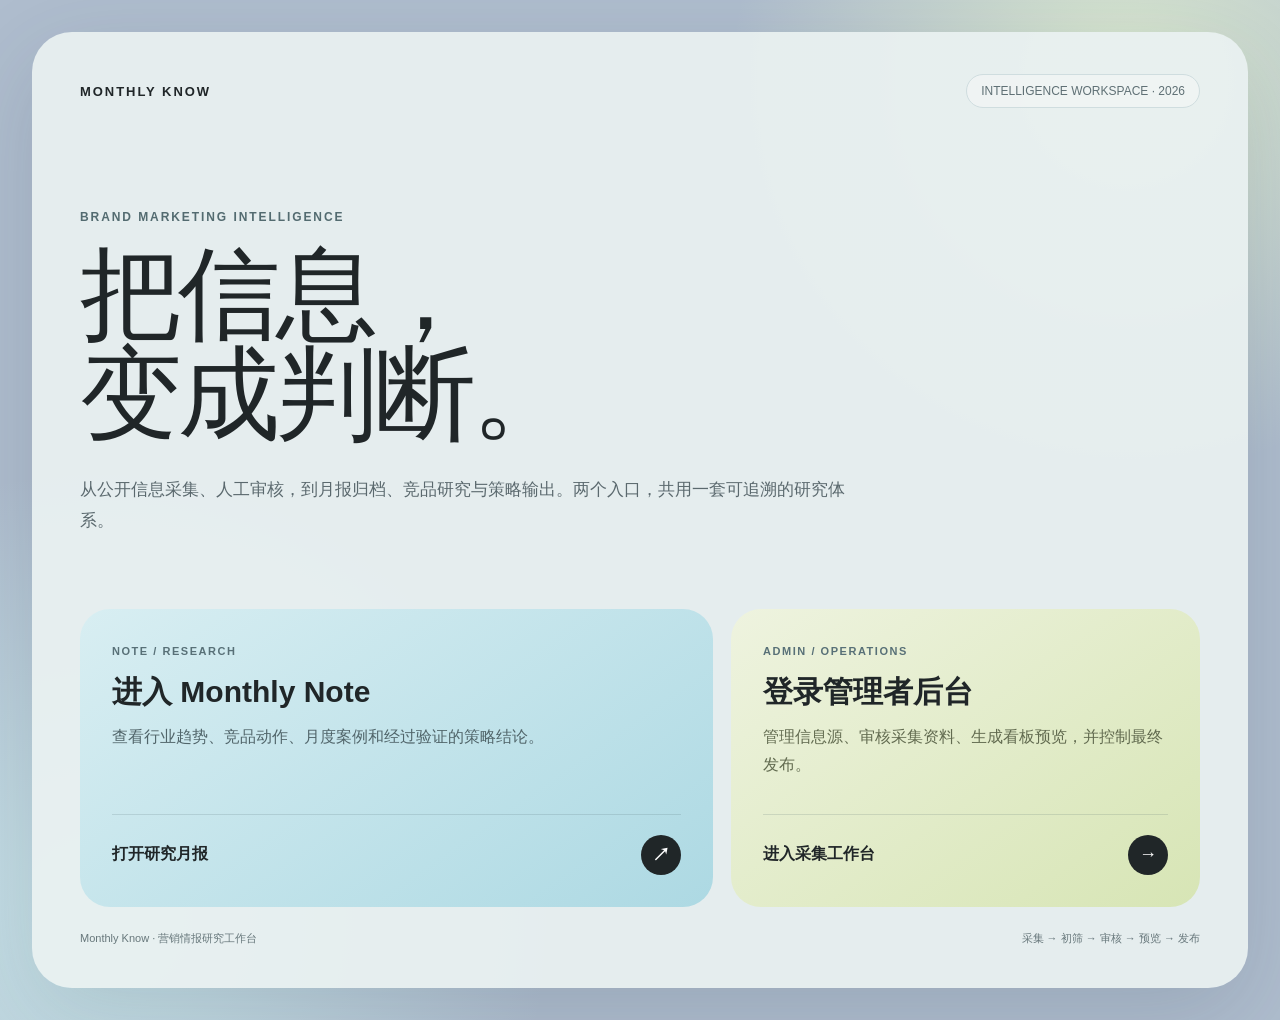
==== commit 40a9f33d: "feat: add unified product portal and align admin UI" ====
--- a/index.html
+++ b/index.html
@@ -1,14 +1,45 @@
 <!doctype html>
 <html lang="zh-CN">
 <head>
-<meta charset="utf-8">
-<meta name="viewport" content="width=device-width, initial-scale=1">
-<title>营销情报看板</title>
-<meta http-equiv="refresh" content="0;url=skill-output-dashboard.html">
+  <meta charset="utf-8">
+  <meta name="viewport" content="width=device-width, initial-scale=1">
+  <title>Monthly Know · 品牌营销情报工作台</title>
+  <meta name="description" content="Monthly Know 品牌营销情报工作台：进入研究月报或管理者采集后台。">
+  <style>
+    :root{font-family:Inter,"PingFang SC","Microsoft YaHei",sans-serif;color:#202628;background:#afbdce;--ink:#202628;--muted:#5b696e;--cyan:#b9dfe7;--lime:#dfe8c4;--paper:#edf3f4;--line:#d3e1e3}
+    *{box-sizing:border-box}body{margin:0;min-height:100vh;background:radial-gradient(circle at 88% 8%,#dae8cf 0,transparent 27%),radial-gradient(circle at 8% 90%,#c8e4e9 0,transparent 30%),#afbdce;padding:32px}
+    a{color:inherit;text-decoration:none}.portal{max-width:1380px;min-height:calc(100vh - 64px);margin:auto;padding:42px 48px;border-radius:40px;background:rgba(234,241,242,.93);box-shadow:0 28px 90px rgba(42,65,78,.16);display:flex;flex-direction:column}
+    .portal-head{display:flex;align-items:center;justify-content:space-between;gap:24px}.brand{font-size:13px;font-weight:750;letter-spacing:.15em}.version{padding:9px 14px;border:1px solid #cfdddf;border-radius:999px;color:#5f7075;font-size:12px;background:#f3f7f7aa}
+    .hero{max-width:980px;margin:clamp(70px,11vh,140px) 0 55px}.eyebrow{color:#536b70;font-size:12px;font-weight:700;letter-spacing:.16em}.hero h1{font-family:"Songti SC","SimSun",serif;font-size:clamp(52px,8vw,104px);font-weight:500;line-height:.98;letter-spacing:-.04em;margin:20px 0 28px}.hero p{max-width:780px;color:var(--muted);font-size:17px;line-height:1.85}
+    .entry-grid{display:grid;grid-template-columns:1.35fr 1fr;gap:18px;margin-top:auto}.entry{position:relative;min-height:260px;padding:32px;border-radius:30px;display:flex;flex-direction:column;justify-content:space-between;overflow:hidden;transition:transform .2s ease,box-shadow .2s ease}.entry:hover{transform:translateY(-4px);box-shadow:0 18px 44px rgba(50,78,86,.13)}.entry-note{background:linear-gradient(145deg,#d8eef2,#add9e3)}.entry-admin{background:linear-gradient(145deg,#eef3df,#d7e5b5)}
+    .entry small{font-size:11px;font-weight:750;letter-spacing:.14em;color:#587077}.entry h2{font-size:30px;margin:13px 0 10px}.entry p{max-width:560px;margin:0;color:#51656a;line-height:1.75}.entry-admin p{color:#626b50}.entry-action{display:flex;align-items:center;justify-content:space-between;margin-top:35px;padding-top:20px;border-top:1px solid rgba(61,91,93,.16);font-weight:700}.entry-action b{display:grid;place-items:center;width:40px;height:40px;border-radius:50%;background:#202628;color:#fff;font-size:18px}
+    .portal-foot{display:flex;justify-content:space-between;gap:20px;padding-top:24px;color:#67777b;font-size:11px}.portal-foot span:last-child{text-align:right}
+    @media(max-width:760px){body{padding:10px}.portal{min-height:calc(100vh - 20px);padding:26px 20px;border-radius:28px}.hero{margin:70px 0 36px}.hero h1{font-size:54px}.hero p{font-size:15px}.entry-grid{grid-template-columns:1fr}.entry{min-height:230px;padding:24px}.portal-foot{display:block}.portal-foot span{display:block;margin-top:8px;text-align:left!important}.version{display:none}}
+  </style>
 </head>
 <body>
-<a href="skill-output-dashboard.html">打开营销情报看板</a>
-<script>location.replace("skill-output-dashboard.html" + location.search + location.hash);</script>
+  <main class="portal">
+    <header class="portal-head">
+      <div class="brand">MONTHLY KNOW</div>
+      <div class="version">INTELLIGENCE WORKSPACE · 2026</div>
+    </header>
+    <section class="hero">
+      <span class="eyebrow">BRAND MARKETING INTELLIGENCE</span>
+      <h1>把信息，<br>变成判断。</h1>
+      <p>从公开信息采集、人工审核，到月报归档、竞品研究与策略输出。两个入口，共用一套可追溯的研究体系。</p>
+    </section>
+    <section class="entry-grid" aria-label="选择使用入口">
+      <a class="entry entry-note" href="skill-output-dashboard.html">
+        <div><small>NOTE / RESEARCH</small><h2>进入 Monthly Note</h2><p>查看行业趋势、竞品动作、月度案例和经过验证的策略结论。</p></div>
+        <div class="entry-action"><span>打开研究月报</span><b>↗</b></div>
+      </a>
+      <a class="entry entry-admin" href="admin.html">
+        <div><small>ADMIN / OPERATIONS</small><h2>登录管理者后台</h2><p>管理信息源、审核采集资料、生成看板预览，并控制最终发布。</p></div>
+        <div class="entry-action"><span>进入采集工作台</span><b>→</b></div>
+      </a>
+    </section>
+    <footer class="portal-foot"><span>Monthly Know · 营销情报研究工作台</span><span>采集 → 初筛 → 审核 → 预览 → 发布</span></footer>
+  </main>
 </body>
 </html>
 
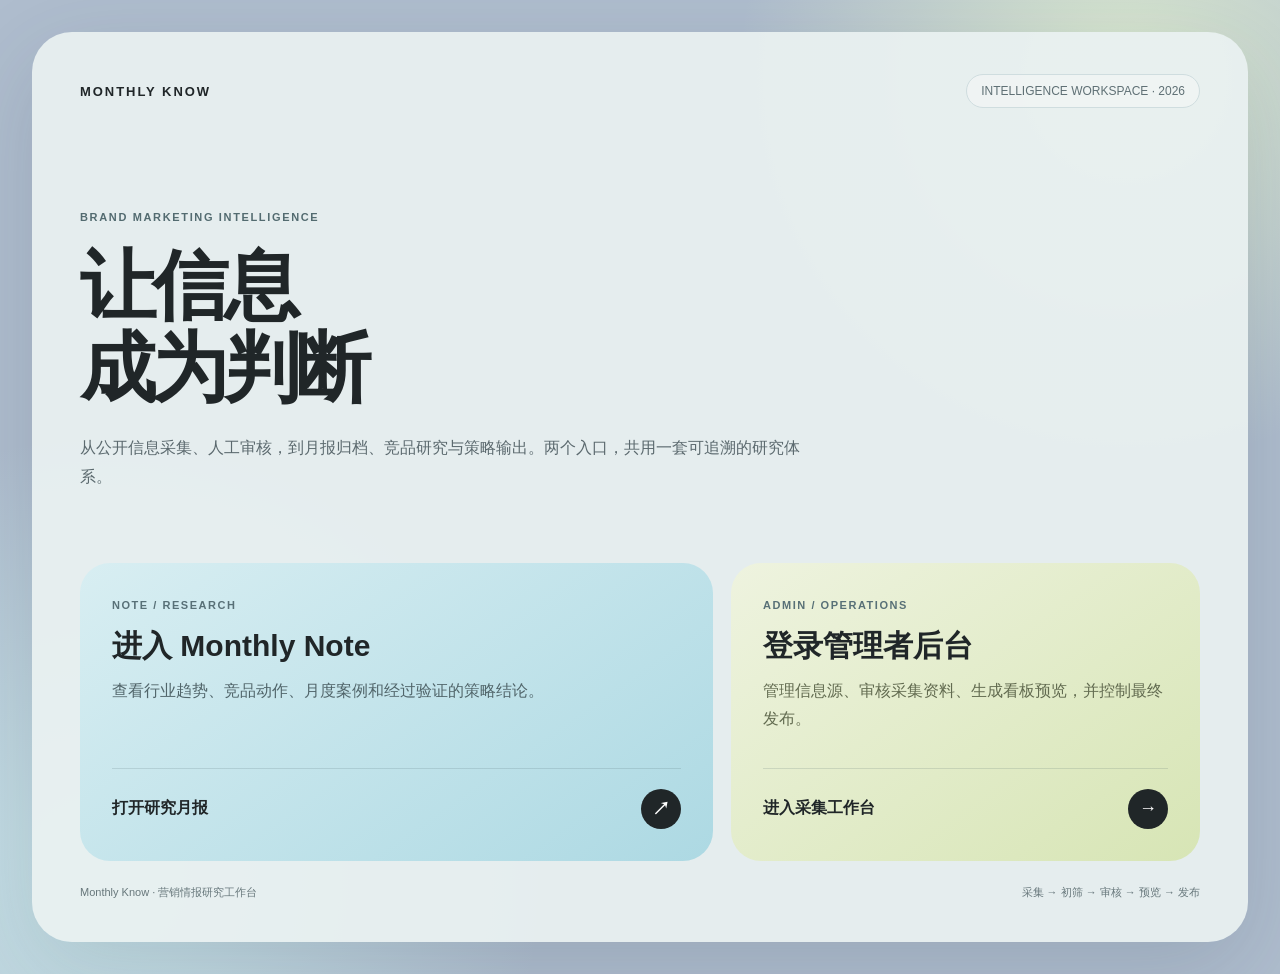
==== commit e11b6cd8: "style: simplify typography across portal and admin" ====
--- a/index.html
+++ b/index.html
@@ -10,11 +10,11 @@
     *{box-sizing:border-box}body{margin:0;min-height:100vh;background:radial-gradient(circle at 88% 8%,#dae8cf 0,transparent 27%),radial-gradient(circle at 8% 90%,#c8e4e9 0,transparent 30%),#afbdce;padding:32px}
     a{color:inherit;text-decoration:none}.portal{max-width:1380px;min-height:calc(100vh - 64px);margin:auto;padding:42px 48px;border-radius:40px;background:rgba(234,241,242,.93);box-shadow:0 28px 90px rgba(42,65,78,.16);display:flex;flex-direction:column}
     .portal-head{display:flex;align-items:center;justify-content:space-between;gap:24px}.brand{font-size:13px;font-weight:750;letter-spacing:.15em}.version{padding:9px 14px;border:1px solid #cfdddf;border-radius:999px;color:#5f7075;font-size:12px;background:#f3f7f7aa}
-    .hero{max-width:980px;margin:clamp(70px,11vh,140px) 0 55px}.eyebrow{color:#536b70;font-size:12px;font-weight:700;letter-spacing:.16em}.hero h1{font-family:"Songti SC","SimSun",serif;font-size:clamp(52px,8vw,104px);font-weight:500;line-height:.98;letter-spacing:-.04em;margin:20px 0 28px}.hero p{max-width:780px;color:var(--muted);font-size:17px;line-height:1.85}
+    .hero{max-width:920px;margin:clamp(70px,11vh,132px) 0 55px}.eyebrow{color:#536b70;font-size:11px;font-weight:700;letter-spacing:.15em}.hero h1{font-family:Inter,"PingFang SC","Microsoft YaHei",sans-serif;font-size:clamp(46px,6vw,76px);font-weight:650;line-height:1.08;letter-spacing:-.055em;margin:20px 0 25px}.hero p{max-width:730px;color:var(--muted);font-size:16px;line-height:1.8}
     .entry-grid{display:grid;grid-template-columns:1.35fr 1fr;gap:18px;margin-top:auto}.entry{position:relative;min-height:260px;padding:32px;border-radius:30px;display:flex;flex-direction:column;justify-content:space-between;overflow:hidden;transition:transform .2s ease,box-shadow .2s ease}.entry:hover{transform:translateY(-4px);box-shadow:0 18px 44px rgba(50,78,86,.13)}.entry-note{background:linear-gradient(145deg,#d8eef2,#add9e3)}.entry-admin{background:linear-gradient(145deg,#eef3df,#d7e5b5)}
     .entry small{font-size:11px;font-weight:750;letter-spacing:.14em;color:#587077}.entry h2{font-size:30px;margin:13px 0 10px}.entry p{max-width:560px;margin:0;color:#51656a;line-height:1.75}.entry-admin p{color:#626b50}.entry-action{display:flex;align-items:center;justify-content:space-between;margin-top:35px;padding-top:20px;border-top:1px solid rgba(61,91,93,.16);font-weight:700}.entry-action b{display:grid;place-items:center;width:40px;height:40px;border-radius:50%;background:#202628;color:#fff;font-size:18px}
     .portal-foot{display:flex;justify-content:space-between;gap:20px;padding-top:24px;color:#67777b;font-size:11px}.portal-foot span:last-child{text-align:right}
-    @media(max-width:760px){body{padding:10px}.portal{min-height:calc(100vh - 20px);padding:26px 20px;border-radius:28px}.hero{margin:70px 0 36px}.hero h1{font-size:54px}.hero p{font-size:15px}.entry-grid{grid-template-columns:1fr}.entry{min-height:230px;padding:24px}.portal-foot{display:block}.portal-foot span{display:block;margin-top:8px;text-align:left!important}.version{display:none}}
+    @media(max-width:760px){body{padding:10px}.portal{min-height:calc(100vh - 20px);padding:26px 20px;border-radius:28px}.hero{margin:70px 0 36px}.hero h1{font-size:44px}.hero p{font-size:15px}.entry-grid{grid-template-columns:1fr}.entry{min-height:230px;padding:24px}.portal-foot{display:block}.portal-foot span{display:block;margin-top:8px;text-align:left!important}.version{display:none}}
   </style>
 </head>
 <body>
@@ -25,7 +25,7 @@
     </header>
     <section class="hero">
       <span class="eyebrow">BRAND MARKETING INTELLIGENCE</span>
-      <h1>把信息，<br>变成判断。</h1>
+      <h1>让信息<br>成为判断</h1>
       <p>从公开信息采集、人工审核，到月报归档、竞品研究与策略输出。两个入口，共用一套可追溯的研究体系。</p>
     </section>
     <section class="entry-grid" aria-label="选择使用入口">
